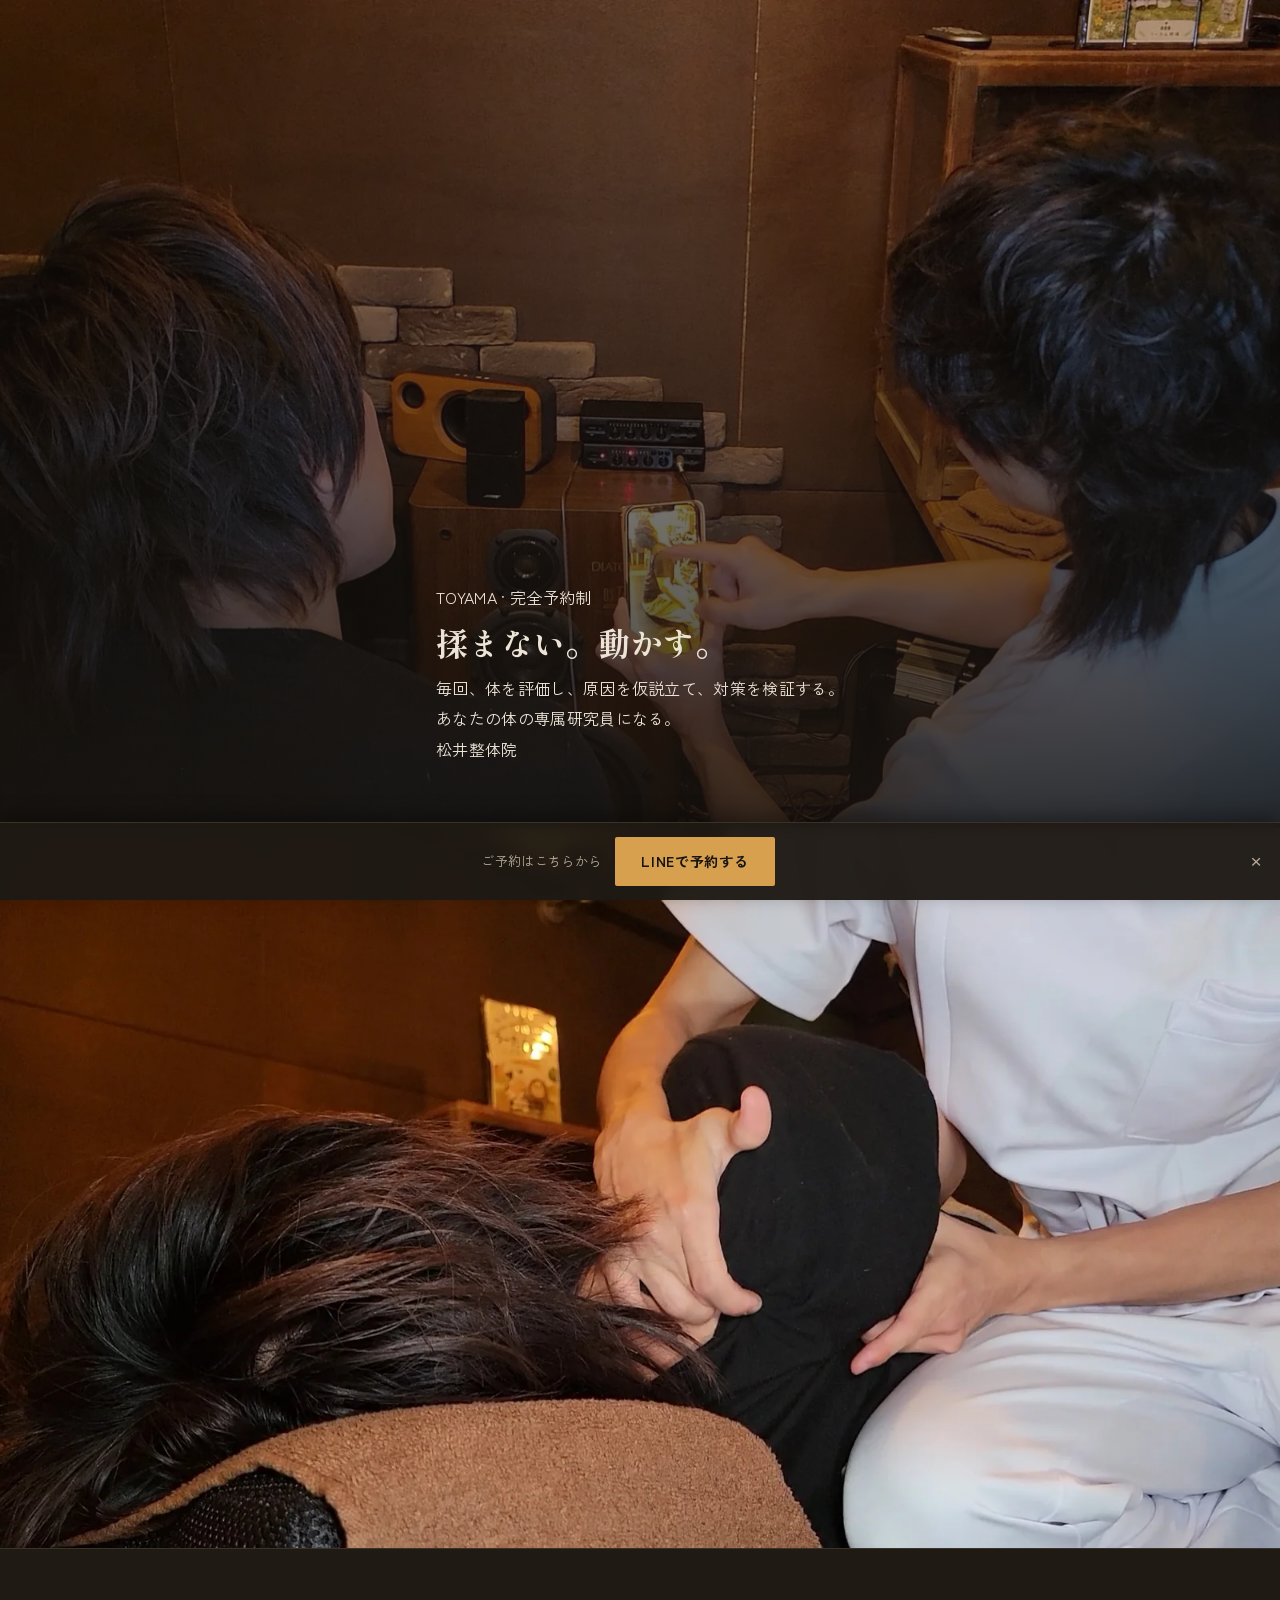
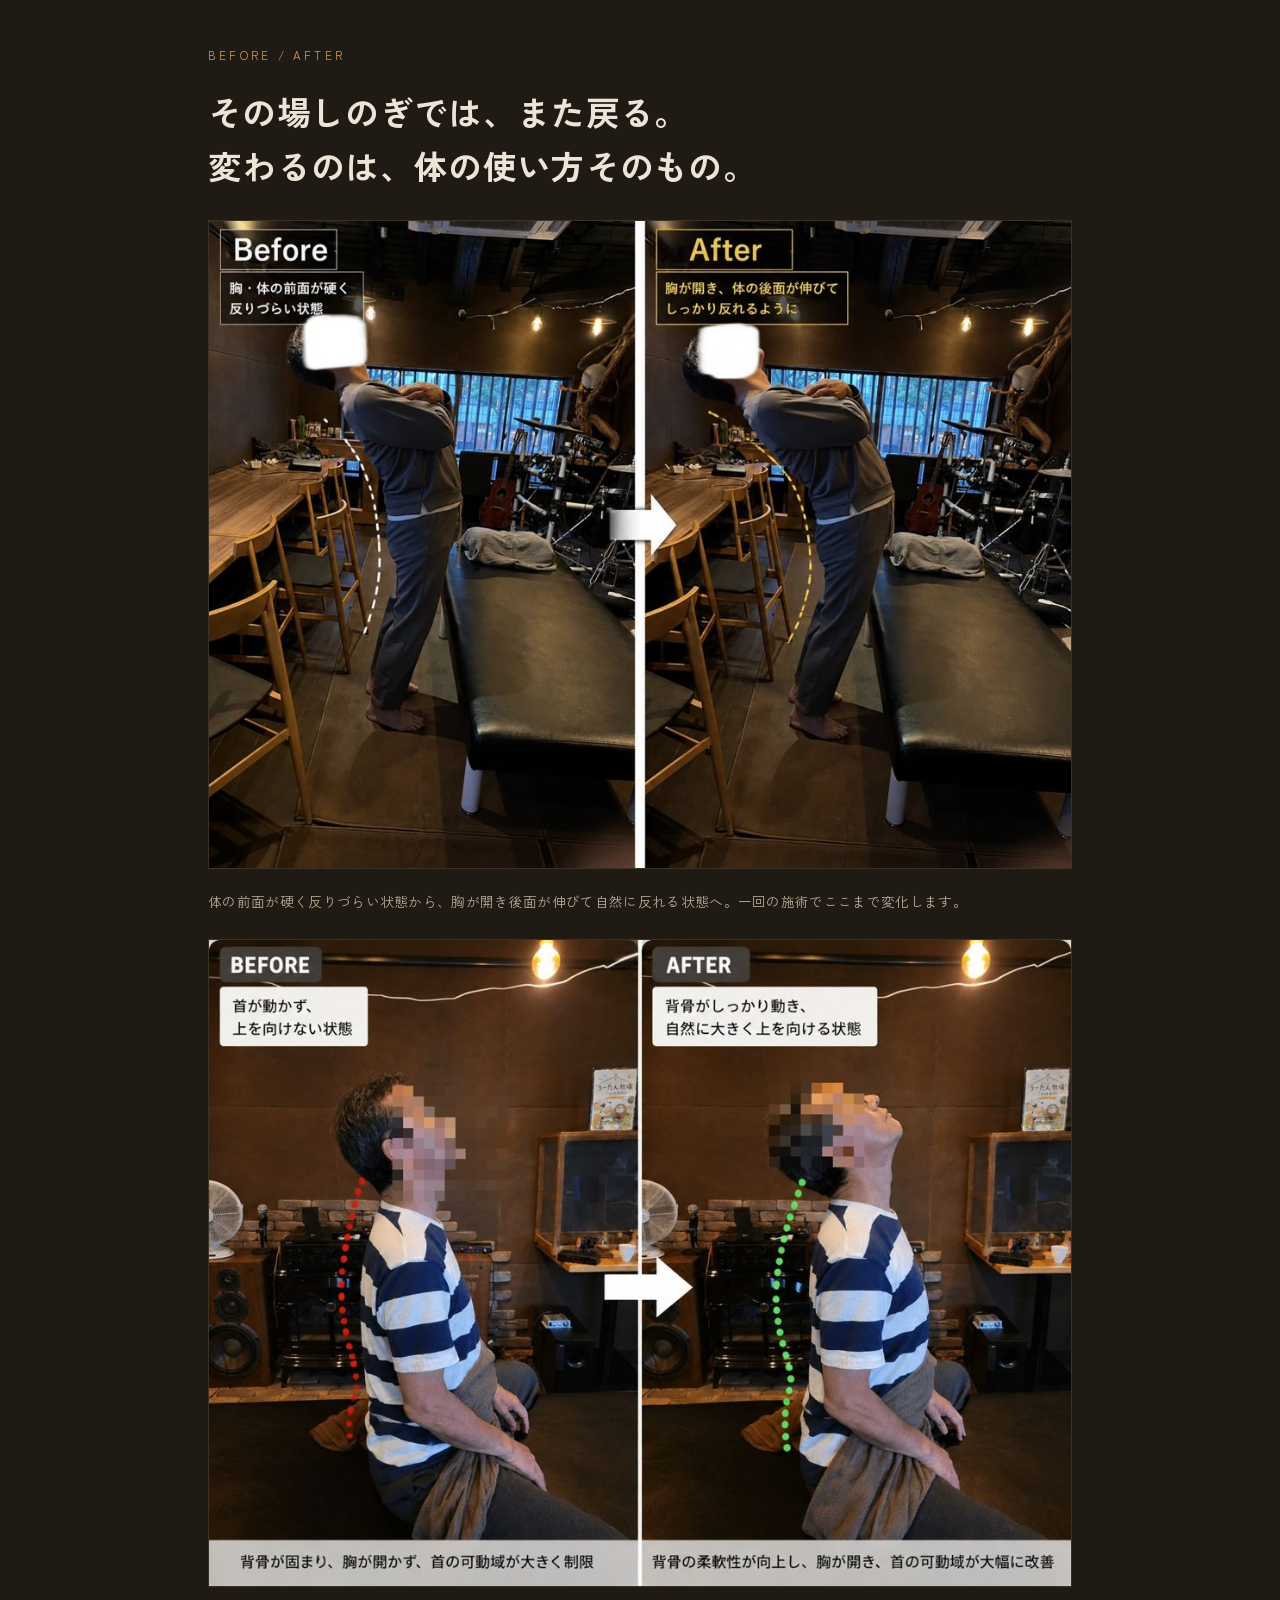
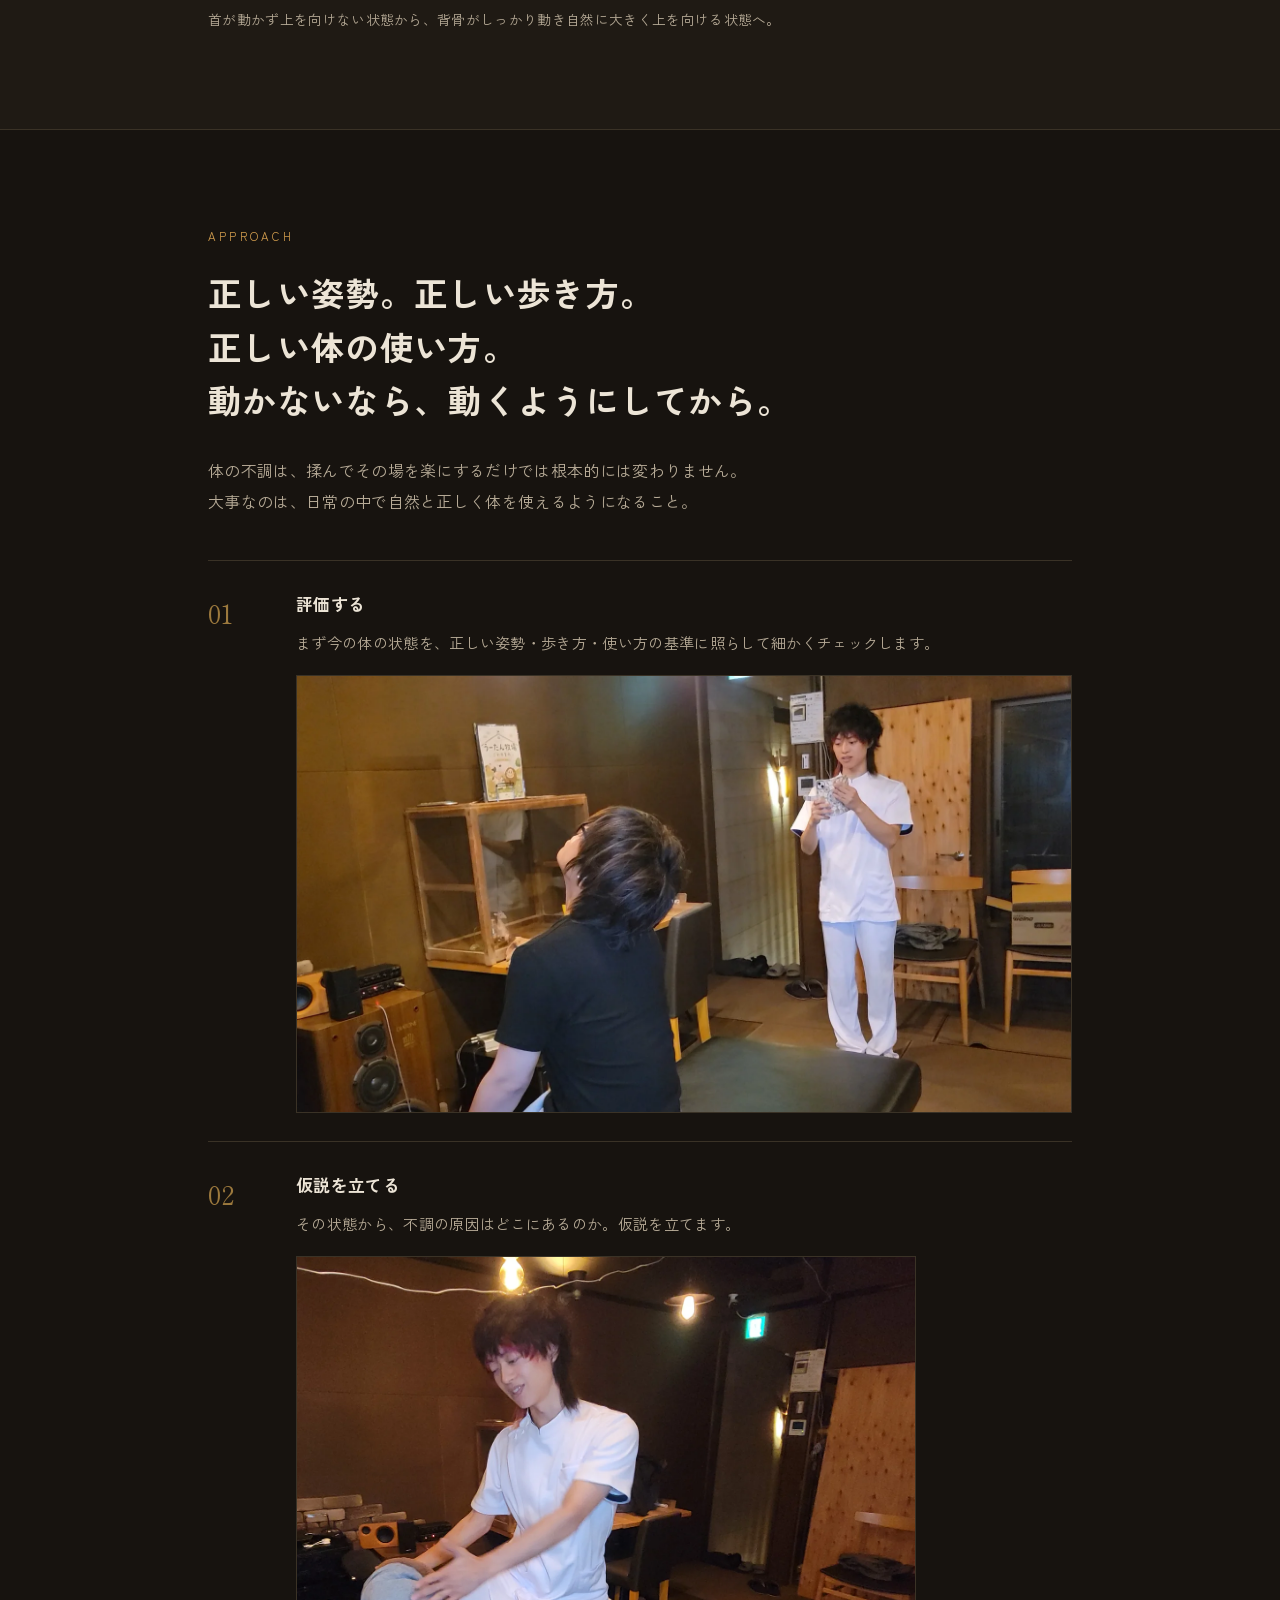
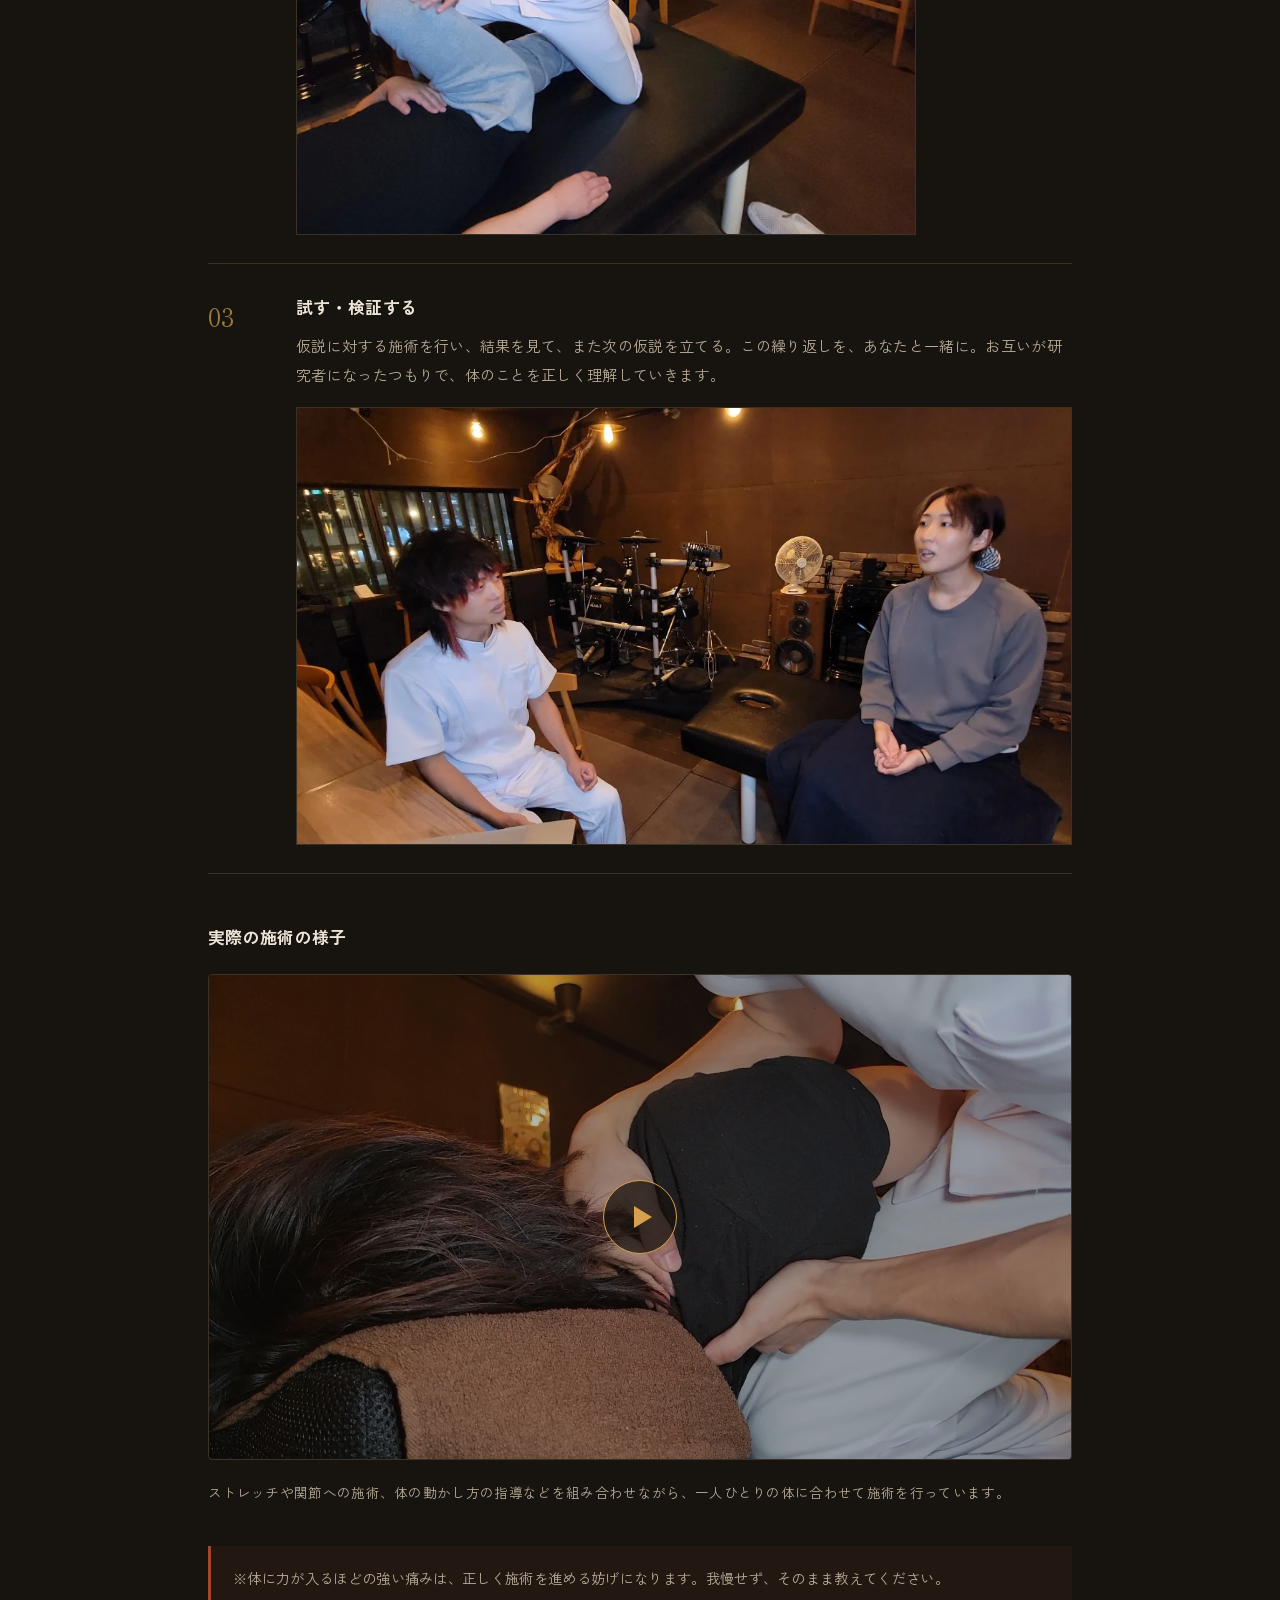
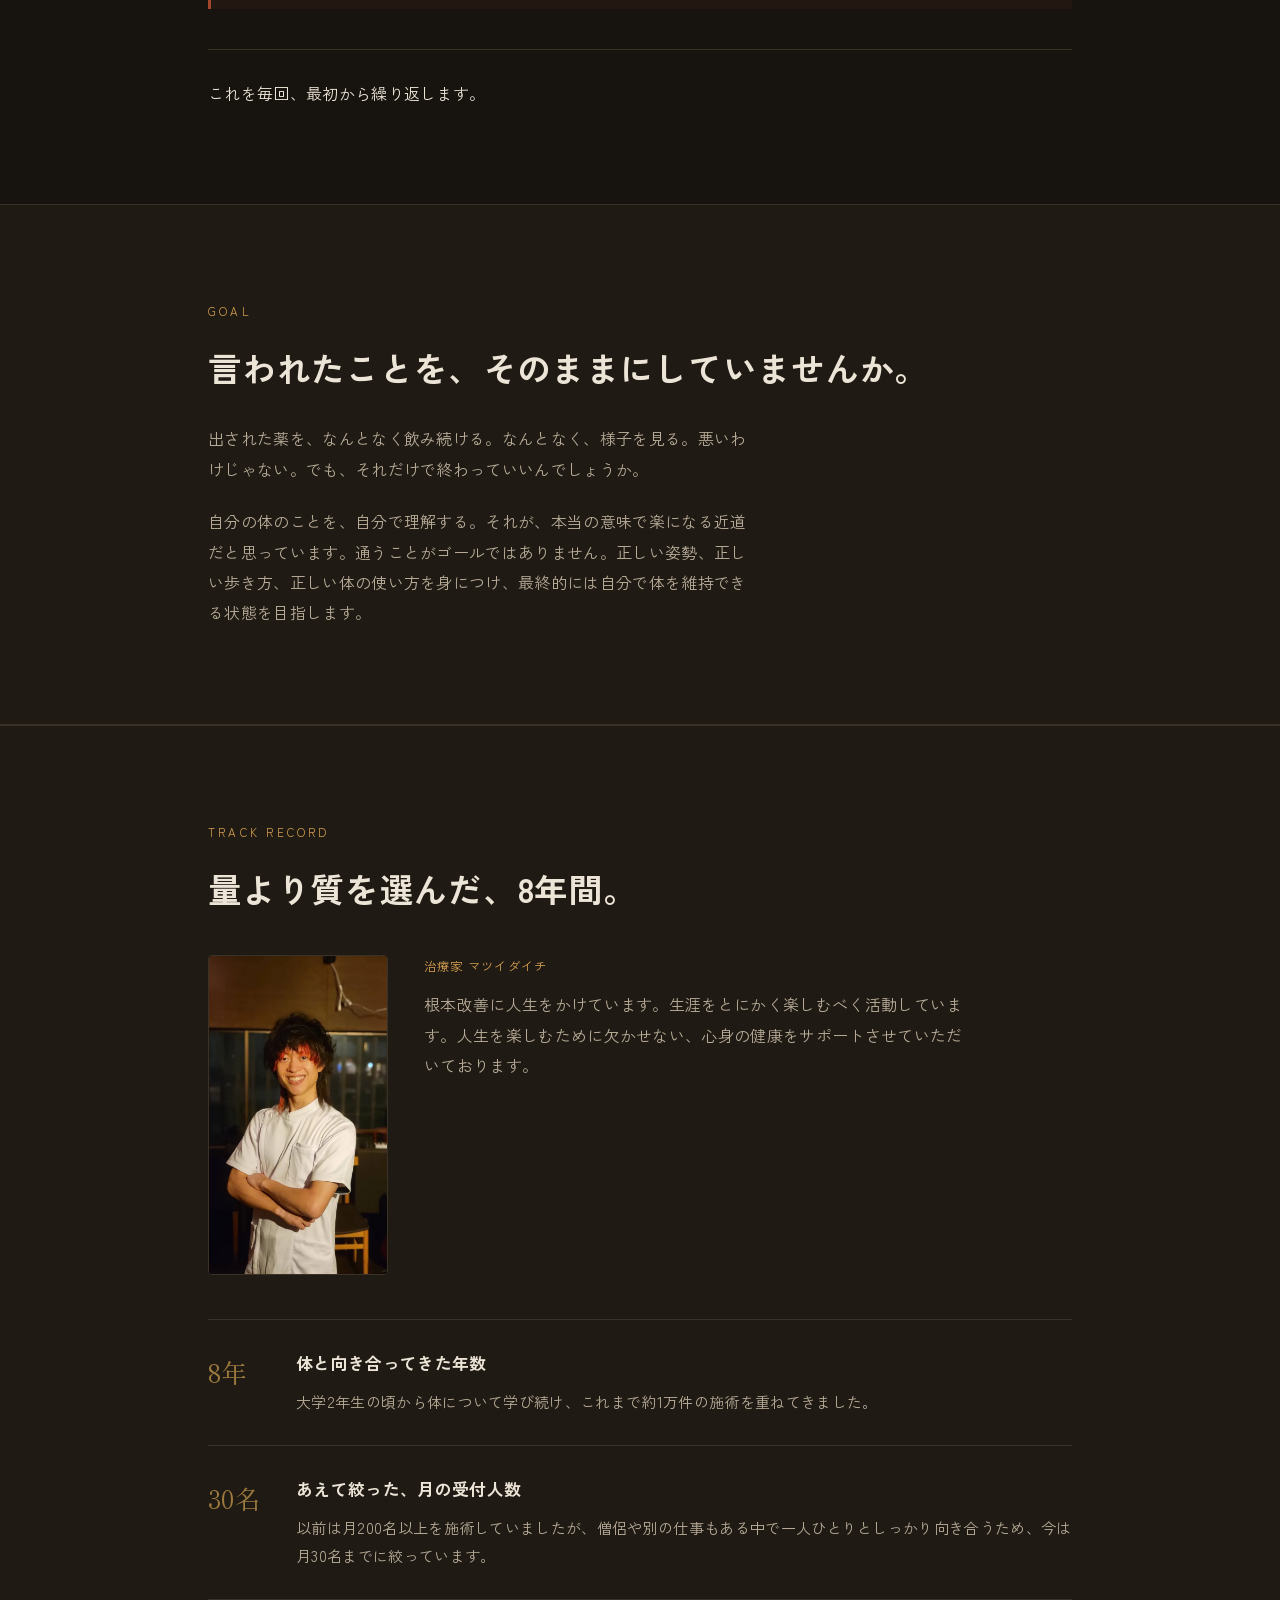
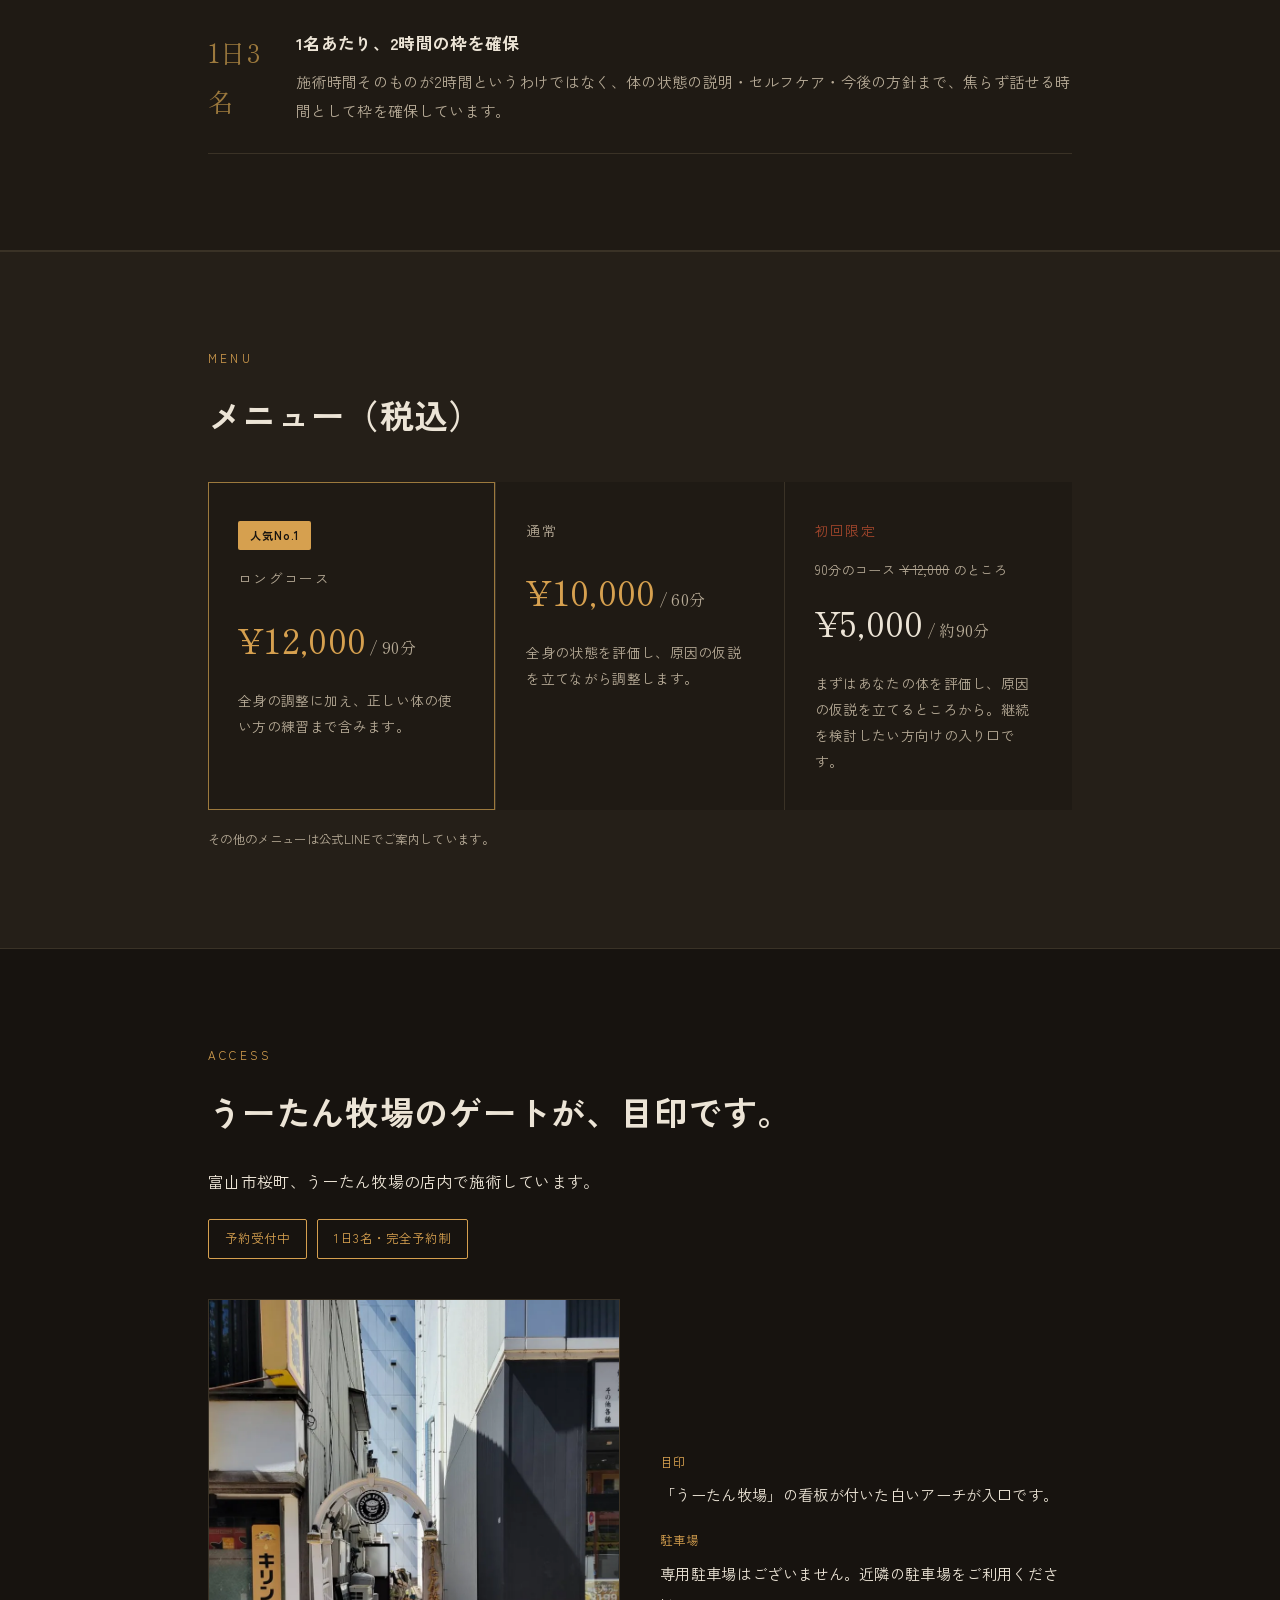
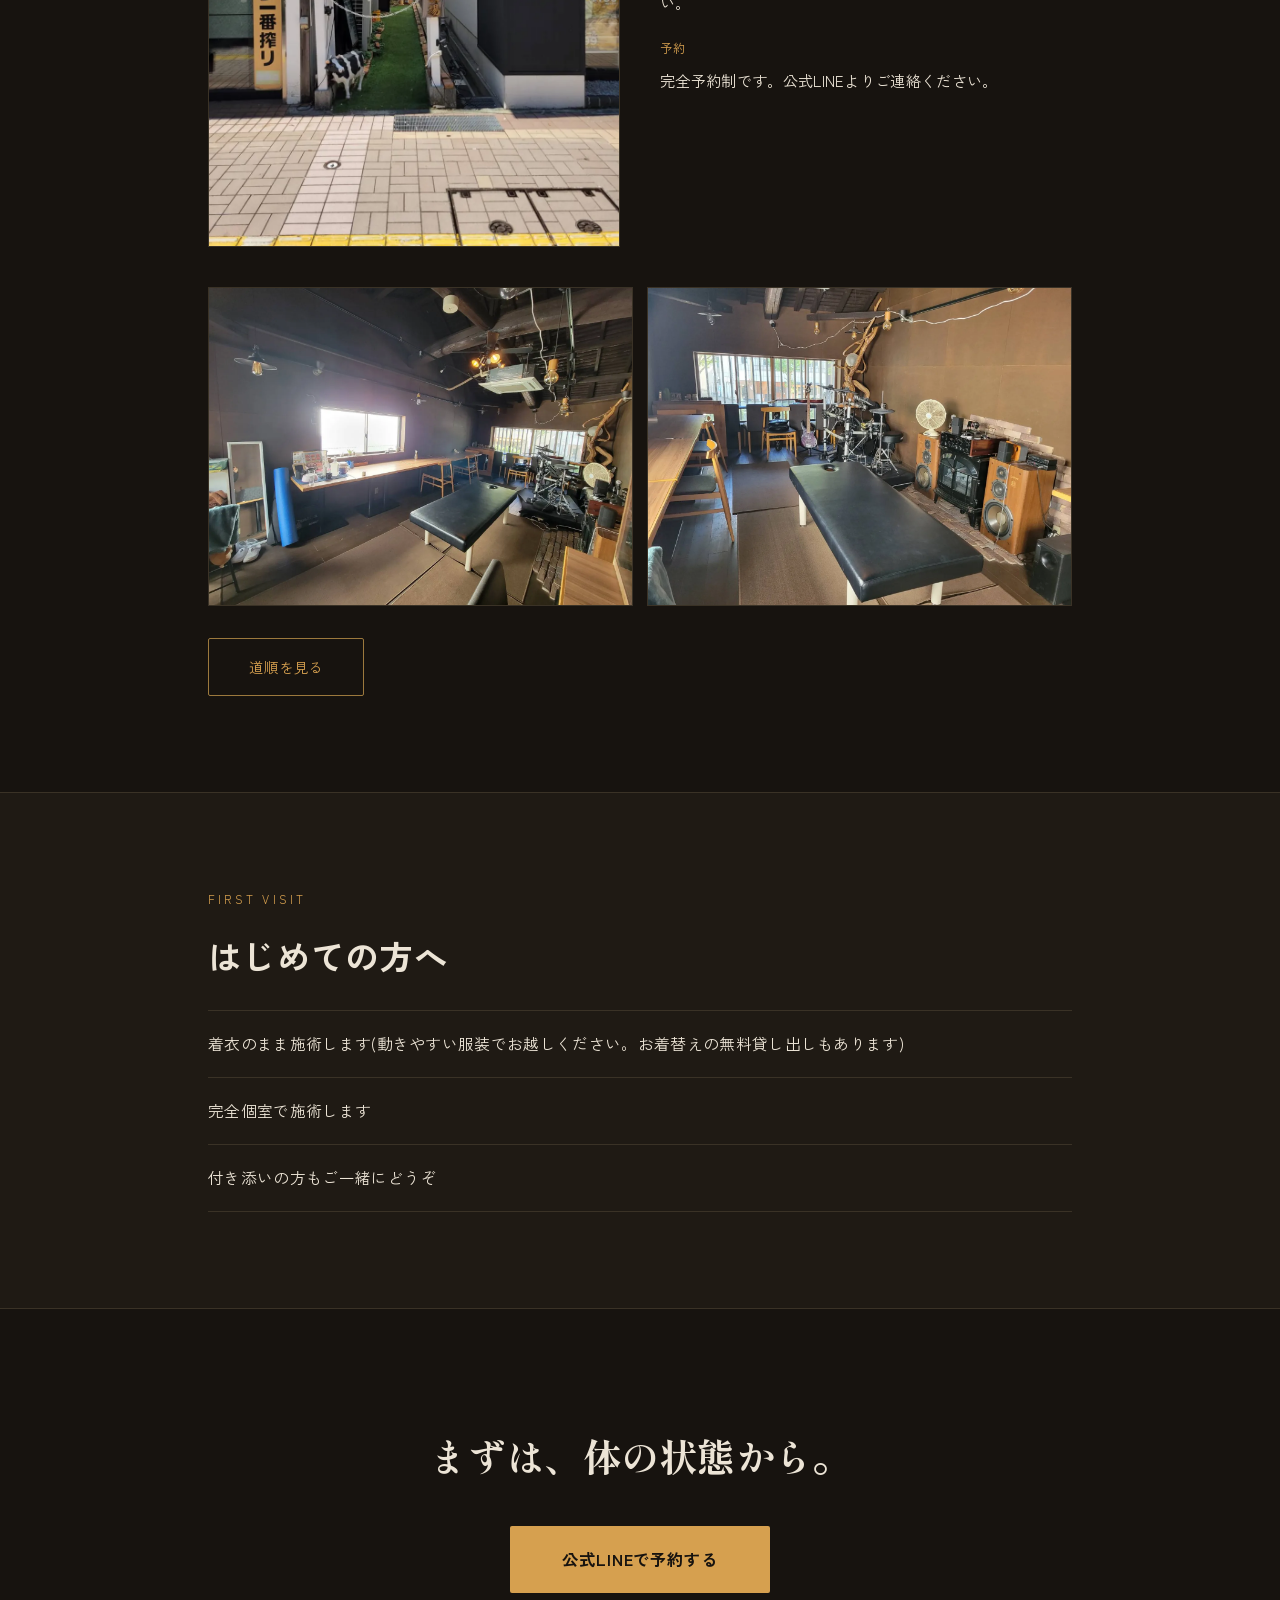
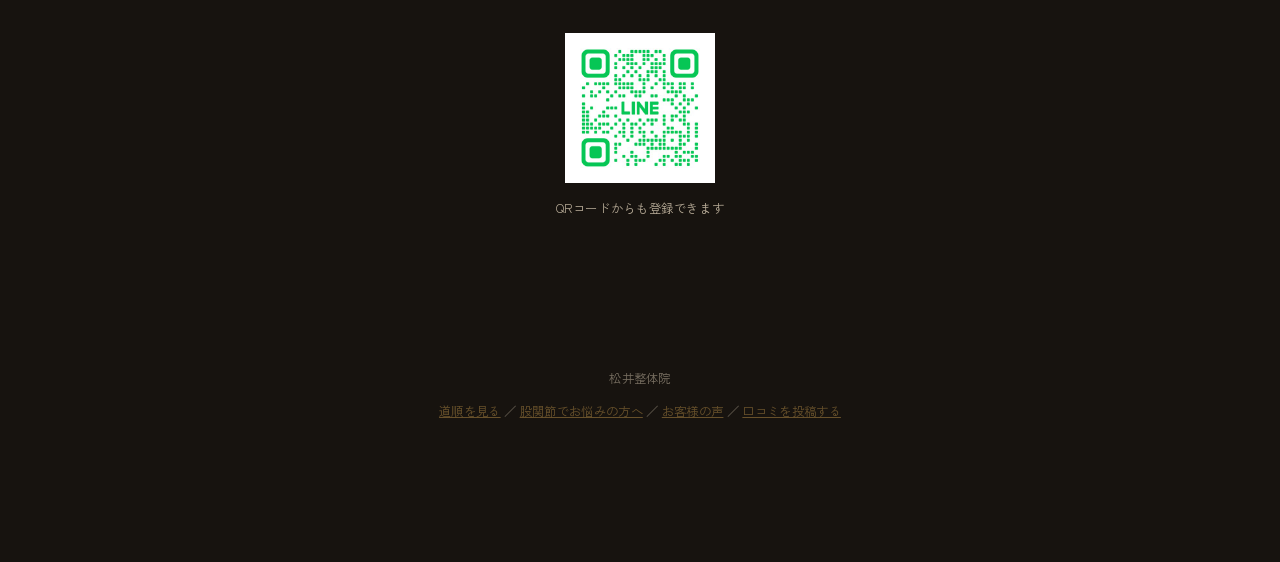
==== index.html @ 434f80d5 "MENU にアンカリングの設計を追加 - 12,000円のカードを基準として視覚的に強調(アンバーの内枠 + 人気No.1バッジ) - 初回限定カードに参照価格「90分のコース ¥12,000 のとこ" ====
<!DOCTYPE html>
<html lang="ja">
<head>
<meta charset="UTF-8">
<meta name="viewport" content="width=device-width, initial-scale=1.0, viewport-fit=cover">
<title>松井整体院</title>
<meta property="og:type" content="website">
<meta property="og:url" content="https://starlit-salmiakki-306d95.netlify.app/">
<meta property="og:title" content="松井整体院｜富山市・完全予約制">
<meta property="og:description" content="毎回、体を評価し、原因を仮説立て、対策を検証する。あなたの体の専属研究員になる。富山市の完全予約制の整体院です。">
<meta property="og:image" content="https://starlit-salmiakki-306d95.netlify.app/images/og-image-v3.jpg">
<meta property="og:image:width" content="1200">
<meta property="og:image:height" content="630">
<meta name="twitter:card" content="summary_large_image">
<link rel="preconnect" href="https://fonts.googleapis.com">
<link href="https://fonts.googleapis.com/css2?family=Shippori+Mincho:wght@500;700;800&family=Zen+Kaku+Gothic+New:wght@400;500;700&display=swap" rel="stylesheet">
<style>
  :root{
    --bg: #17130f;
    --bg-2: #1f1a14;
    --panel: #251f18;
    --line: #3a3226;
    --ink: #ece4d6;
    --ink-dim: #b7ab97;
    --amber: #d6a04f;
    --amber-dim: #9c793d;
    --brick: #a3462c;
  }
  *{box-sizing:border-box; margin:0; padding:0;}
  html{scroll-behavior:smooth;}
  body{
    background:var(--bg);
    color:var(--ink);
    font-family:'Zen Kaku Gothic New', sans-serif;
    line-height:1.9;
    letter-spacing:.02em;
    -webkit-font-smoothing:antialiased;
  }
  .mincho{font-family:'Shippori Mincho', serif;}
  .wrap{max-width:920px; margin:0 auto; padding:0 28px;}

  /* HERO */
  .hero{
    position:relative;
    min-height:92vh;
    display:flex;
    align-items:flex-end;
    padding-bottom:64px;
    overflow:hidden;
  }
  .hero-media{position:absolute; inset:0;}
  .hero-media img{width:100%; height:100%; object-fit:cover; object-position:center 30%; display:block;}
  .hero-media::after{
    content:"";
    position:absolute;
    inset:0;
    background:linear-gradient(to bottom, rgba(23,19,15,.2) 0%, rgba(23,19,15,.85) 100%);
  }
  .hero .wrap{position:relative;}
  .solo-shot img{width:100%; height:auto; display:block;}


  /* SECTION GENERIC */
  section{padding:96px 0;}
  .label{
    font-size:.72rem;
    letter-spacing:.28em;
    color:var(--amber);
    margin-bottom:18px;
  }
  h2.headline{
    font-size:clamp(1.5rem, 4vw, 2.1rem);
    font-weight:700;
    line-height:1.6;
    margin-bottom:28px;
  }
  p.body-text{
    color:var(--ink-dim);
    font-size:1rem;
    max-width:34em;
  }
  p.body-text + p.body-text{margin-top:1.4em;}

  /* BEFORE AFTER */
  .ba-section{background:var(--bg-2); border-top:1px solid var(--line); border-bottom:1px solid var(--line);}
  .ba-img{width:100%; display:block; border:1px solid var(--line);}
  .ba-cap{margin-top:20px; font-size:.85rem; color:var(--ink-dim);}

  /* PROCESS */
  .process-list{margin-top:44px; display:flex; flex-direction:column;}
  .process-item{
    display:grid;
    grid-template-columns:64px 1fr;
    gap:24px;
    padding:28px 0;
    border-top:1px solid var(--line);
  }
  .process-item:last-child{border-bottom:1px solid var(--line);}
  .process-num{font-family:'Shippori Mincho', serif; font-size:1.6rem; color:var(--amber-dim);}
  .process-item h3{font-size:1.05rem; font-weight:700; margin-bottom:8px;}
  .process-item p{color:var(--ink-dim); font-size:.94rem;}
  .process-photo{margin-top:18px;}
  .process-photo img{width:100%; height:auto; display:block; border:1px solid var(--line);}
  .process-photo.is-tall img{max-width:620px;}
  .process-close{margin-top:40px; padding-top:28px; border-top:1px solid var(--line); font-size:1rem;}

  /* ACCESS additions */
  .access-lead{color:var(--ink); font-size:1rem; margin-bottom:22px;}
  .status-badges{display:flex; flex-wrap:wrap; gap:10px;}
  .status-badge{
    display:inline-block;
    border:1px solid var(--amber);
    color:var(--amber);
    font-size:.78rem;
    letter-spacing:.08em;
    padding:7px 16px;
    border-radius:2px;
  }
  .interior-grid{
    margin-top:40px;
    display:grid;
    grid-template-columns:1fr 1fr;
    gap:14px;
  }
  .interior-grid img{width:100%; height:auto; display:block; border:1px solid var(--line);}
  .route-btn{
    display:inline-block;
    margin-top:32px;
    border:1px solid var(--amber-dim);
    color:var(--amber);
    text-decoration:none;
    padding:14px 40px;
    font-size:.9rem;
    letter-spacing:.06em;
    border-radius:2px;
  }
  .route-btn:hover{border-color:var(--amber);}

  /* FIRST VISIT */
  .first-visit-list{list-style:none; margin-top:8px;}
  .first-visit-list li{
    padding:18px 0;
    border-top:1px solid var(--line);
    color:var(--ink);
    font-size:.98rem;
  }
  .first-visit-list li:last-child{border-bottom:1px solid var(--line);}

  /* PROCESS VIDEO */
  .video-heading{font-size:1.05rem; font-weight:700; margin-top:48px; margin-bottom:20px;}
  .video-frame{
    position:relative;
    aspect-ratio:16/9;
    border:1px solid var(--line);
    border-radius:4px;
    background:var(--panel);
    overflow:hidden;
  }
  .video-frame iframe{
    position:absolute;
    inset:0;
    width:100%;
    height:100%;
    border:0;
    display:block;
    background:#000;
  }
  /* クリックされるまでYouTubeを読み込まないサムネイル表示 */
  .video-play{
    position:absolute;
    inset:0;
    width:100%;
    height:100%;
    padding:0;
    border:0;
    background:none;
    cursor:pointer;
    display:block;
  }
  .video-play img{
    position:absolute;
    inset:0;
    width:100%;
    height:100%;
    object-fit:cover;
    display:block;
  }
  .video-play::after{
    content:"";
    position:absolute;
    inset:0;
    background:rgba(23,19,15,.32);
  }
  .video-play-icon{
    position:absolute;
    top:50%;
    left:50%;
    transform:translate(-50%,-50%);
    z-index:1;
    width:74px;
    height:74px;
    border-radius:50%;
    background:rgba(23,19,15,.72);
    border:1px solid var(--amber);
    display:flex;
    align-items:center;
    justify-content:center;
    transition:background .2s ease;
  }
  .video-play-icon::after{
    content:"";
    margin-left:5px;
    border-style:solid;
    border-width:11px 0 11px 18px;
    border-color:transparent transparent transparent var(--amber);
  }
  .video-play:hover .video-play-icon,
  .video-play:focus-visible .video-play-icon{background:rgba(23,19,15,.92);}
  .video-caption{margin-top:20px; font-size:.85rem; color:var(--ink-dim);}

  .note{
    margin-top:40px;
    padding:18px 22px;
    border-left:3px solid var(--brick);
    background:rgba(163,70,44,.08);
    font-size:.9rem;
    color:var(--ink-dim);
  }

  /* PROFILE */
  .profile-grid{
    margin-top:40px;
    display:grid;
    grid-template-columns:180px 1fr;
    gap:36px;
    align-items:start;
  }
  .profile-grid img{width:100%; max-height:320px; object-fit:cover; object-position:center 28%; border-radius:4px; border:1px solid var(--line); display:block; background:#000;}
  .profile-name{font-size:.78rem; color:var(--amber); letter-spacing:.1em; margin-bottom:10px;}

  /* GALLERY */
  .gallery{
    display:grid;
    grid-template-columns:1.3fr 1fr;
    gap:14px;
    margin-top:40px;
  }
  .gallery img{width:100%; height:100%; object-fit:cover; display:block; border:1px solid var(--line);}
  .gallery .tall{grid-row: span 2;}

  /* PRICING */
  .pricing-section{background:var(--panel); border-top:1px solid var(--line); border-bottom:1px solid var(--line);}
  .price-grid{margin-top:40px; display:grid; grid-template-columns:1fr 1fr; gap:1px; background:var(--line);}
  .price-grid.with-trial{grid-template-columns:1fr 1fr 1fr;}
  .price-card.trial .plan{color:var(--brick);}
  .price-card.trial .amount{color:var(--ink);}
  .price-card{background:var(--bg-2); padding:36px 30px;}
  .price-card.featured{box-shadow:inset 0 0 0 1px var(--amber-dim);}
  .price-badge{
    display:inline-block;
    background:var(--amber);
    color:#17130f;
    font-size:.7rem;
    font-weight:700;
    letter-spacing:.08em;
    padding:4px 12px;
    border-radius:2px;
    margin-bottom:16px;
  }
  .price-card .ref{font-size:.82rem; color:var(--ink-dim); margin-bottom:6px;}
  .price-card .ref s{color:var(--ink-dim);}
  .price-card .plan{font-size:.85rem; color:var(--ink-dim); letter-spacing:.1em; margin-bottom:14px;}
  .price-card .amount{font-family:'Shippori Mincho', serif; font-size:2.2rem; color:var(--amber);}
  .price-card .amount small{font-size:1rem; color:var(--ink-dim); margin-left:4px;}
  .price-card .desc{margin-top:14px; font-size:.86rem; color:var(--ink-dim);}
  .price-foot{margin-top:18px; font-size:.78rem; color:var(--ink-dim);}

  /* ACCESS */
  .access-grid{
    margin-top:40px;
    display:grid;
    grid-template-columns:1fr 1fr;
    gap:40px;
    align-items:center;
  }
  .access-grid img{width:100%; border:1px solid var(--line); display:block;}
  .access-photo{display:block;}
  .access-photo img{height:auto; max-width:480px; margin:0 auto;}
  .access-info dt{font-size:.78rem; color:var(--amber); letter-spacing:.1em; margin-top:20px;}
  .access-info dt:first-child{margin-top:0;}
  .access-info dd{font-size:.95rem; color:var(--ink); margin-top:6px;}

  /* CTA */
  .cta-section{text-align:center; padding:110px 0;}
  .cta-section h2{
    font-family:'Shippori Mincho', serif;
    font-size:clamp(1.6rem, 5vw, 2.4rem);
    margin-bottom:34px;
  }
  .line-btn{
    display:inline-block;
    background:var(--amber);
    color:#17130f;
    font-weight:700;
    padding:18px 52px;
    font-size:1.02rem;
    letter-spacing:.06em;
    text-decoration:none;
    border-radius:2px;
  }
  .cta-qr{
    margin:40px auto 0;
    width:150px;
    padding:10px;
    background:#fff;
    display:block;
  }
  .cta-qr img{width:100%; display:block;}
  .cta-qr-cap{margin-top:14px; font-size:.78rem; color:var(--ink-dim); letter-spacing:.05em;}
  footer{
    text-align:center;
    padding:36px 0 60px;
    font-size:.78rem;
    color:var(--ink-dim);
    opacity:.6;
  }
  footer a{color:var(--amber-dim); text-decoration:underline; opacity:1;}
  footer .footer-links{margin-top:10px;}

  /* STICKY BOOKING BAR */
  body.has-sticky-bar{padding-bottom:calc(78px + env(safe-area-inset-bottom, 0px));}
  .sticky-bar{
    position:fixed;
    left:0;
    right:0;
    bottom:0;
    z-index:1000;
    display:flex;
    align-items:center;
    justify-content:center;
    gap:14px;
    padding:14px 44px calc(14px + env(safe-area-inset-bottom, 0px)) 20px;
    background:rgba(31,26,20,.96);
    -webkit-backdrop-filter:blur(6px);
    backdrop-filter:blur(6px);
    border-top:1px solid var(--line);
    box-shadow:0 -6px 18px rgba(0,0,0,.35);
    -webkit-transform:translateZ(0);
    transform:translateZ(0);
  }
  .sticky-bar .sticky-label{font-size:.82rem; color:var(--ink-dim); white-space:nowrap;}
  .sticky-bar .line-btn-sm{
    display:inline-block;
    background:var(--amber);
    color:#17130f;
    font-weight:700;
    padding:11px 26px;
    font-size:.88rem;
    letter-spacing:.05em;
    text-decoration:none;
    border-radius:2px;
    white-space:nowrap;
  }
  .sticky-bar-close{
    position:absolute;
    top:50%;
    right:10px;
    transform:translateY(-50%);
    width:28px;
    height:28px;
    border:none;
    background:transparent;
    color:var(--ink-dim);
    font-size:1.2rem;
    line-height:1;
    cursor:pointer;
  }
  .sticky-bar-close:hover{color:var(--ink);}

  @media(max-width:640px){
    .gallery{grid-template-columns:1fr; grid-auto-rows:220px;}
    .gallery .tall{grid-row:auto;}
    .price-grid, .price-grid.with-trial{grid-template-columns:1fr;}
    .access-grid{grid-template-columns:1fr;}
    section{padding:64px 0;}
    .profile-grid{grid-template-columns:1fr;}
    .profile-grid img{max-height:280px;}
    /* Netlifyが右下に固定挿入するバッジ(約35px高)と重ならないよう下に余白を確保。
       Netlify側でバッジを非表示にしたら 12px に戻してよい。 */
    .sticky-bar{padding:12px 40px calc(58px + env(safe-area-inset-bottom, 0px)) 14px; gap:10px;}
    .sticky-bar-close{top:22px; transform:none;}
    .sticky-bar .sticky-label{display:none;}
    .sticky-bar .line-btn-sm{flex:1; text-align:center;}
    body.has-sticky-bar{padding-bottom:calc(114px + env(safe-area-inset-bottom, 0px));}
    .interior-grid{grid-template-columns:1fr;}
    .route-btn{display:block; text-align:center;}
    .process-num{font-size:1.25rem;}
    .process-photo{margin-left:-88px;}
    .ba-headline span{display:block;}
    .access-headline span{display:block;}
    .ba-headline .ba-br{display:none;}
    .hero{min-height:70vh;}
    .hero-media img{object-position:center 45%;}
  }
</style>
</head>
<body class="has-sticky-bar">

<div class="hero">
  <div class="hero-media">
    <picture>
      <source type="image/webp" srcset="/images/v2-concept-research.webp">
      <img src="/images/v2-concept-research.jpg" width="1600" height="900" loading="eager" fetchpriority="high" alt="施術者と来院者が並んで、スマートフォンの画面で体の状態を確認している様子">
    </picture>
  </div>
  <div class="wrap">
    <div class="eyebrow">TOYAMA · 完全予約制</div>
    <h1 class="mincho"><span>揉まない。</span><span>動かす。</span></h1>
    <p class="sub">毎回、体を評価し、原因を仮説立て、対策を検証する。<br>あなたの体の専属研究員になる。</p>
    <div class="shopname">松井整体院</div>
  </div>
</div>

<div class="solo-shot">
  <picture>
    <source type="image/webp" srcset="/images/v2-hands-neck-01.webp">
    <img src="/images/v2-hands-neck-01.jpg" width="1600" height="900" loading="lazy" decoding="async" alt="うつ伏せの状態で、首から肩にかけて手を当てている様子">
  </picture>
</div>

<section class="ba-section">
  <div class="wrap">
    <div class="label">BEFORE / AFTER</div>
    <h2 class="headline ba-headline"><span>その場しのぎでは、</span><span>また戻る。</span><br class="ba-br"><span>変わるのは、</span><span>体の使い方そのもの。</span></h2>
    <img class="ba-img" src="[data-uri]" alt="施術によるBefore/After">
    <p class="ba-cap">体の前面が硬く反りづらい状態から、胸が開き後面が伸びて自然に反れる状態へ。一回の施術でここまで変化します。</p>
    <img class="ba-img" style="margin-top:24px;" src="[data-uri]" alt="施術によるBefore/After 首の可動域">
    <p class="ba-cap">首が動かず上を向けない状態から、背骨がしっかり動き自然に大きく上を向ける状態へ。</p>
  </div>
</section>

<section>
  <div class="wrap">
    <div class="label">APPROACH</div>
    <h2 class="headline">正しい姿勢。正しい歩き方。<br>正しい体の使い方。<br>動かないなら、動くようにしてから。</h2>
    <p class="body-text">体の不調は、揉んでその場を楽にするだけでは根本的には変わりません。大事なのは、日常の中で自然と正しく体を使えるようになること。</p>

    <div class="process-list">
      <div class="process-item">
        <div class="process-num">01</div>
        <div>
          <h3>評価する</h3>
          <p>まず今の体の状態を、正しい姿勢・歩き方・使い方の基準に照らして細かくチェックします。</p>
        <div class="process-photo">
          <picture>
            <source type="image/webp" srcset="/images/v2-explain-screen.webp">
            <img src="/images/v2-explain-screen.webp" width="1600" height="900" loading="lazy" decoding="async" alt="施術者が立って、撮影した映像をスマートフォンの画面で来院者に見せている様子">
          </picture>
        </div>
        </div>
      </div>
      <div class="process-item">
        <div class="process-num">02</div>
        <div>
          <h3>仮説を立てる</h3>
          <p>その状態から、不調の原因はどこにあるのか。仮説を立てます。</p>
        <div class="process-photo is-tall">
          <picture>
            <source type="image/webp" srcset="/images/v2-assess-close.webp">
            <img src="/images/v2-assess-close.webp" width="1400" height="1307" loading="lazy" decoding="async" alt="施術者が膝を曲げた脚に手を添えて、動きを近くで確認している様子">
          </picture>
        </div>
        </div>
      </div>
      <div class="process-item">
        <div class="process-num">03</div>
        <div>
          <h3>試す・検証する</h3>
          <p>仮説に対する施術を行い、結果を見て、また次の仮説を立てる。この繰り返しを、あなたと一緒に。お互いが研究者になったつもりで、体のことを正しく理解していきます。</p>
        <div class="process-photo">
          <picture>
            <source type="image/webp" srcset="/images/v2-counseling.webp">
            <img src="/images/v2-counseling.jpg" width="1080" height="608" loading="lazy" decoding="async" alt="施術者と来院者が向かい合って座り、話している様子">
          </picture>
        </div>
        </div>
      </div>
    </div>

    <h3 class="video-heading">実際の施術の様子</h3>
    <div class="video-frame" data-video-id="3E8rfn0q7rY" data-video-title="実際の施術の様子">
      <button class="video-play" type="button" aria-label="「実際の施術の様子」の動画を再生する">
        <img src="/images/v2-hands-neck-02.webp" width="1600" height="900" loading="lazy" decoding="async" alt="">
        <span class="video-play-icon" aria-hidden="true"></span>
      </button>
    </div>
    <p class="video-caption">ストレッチや関節への施術、体の動かし方の指導などを組み合わせながら、一人ひとりの体に合わせて施術を行っています。</p>

    <div class="note">※体に力が入るほどの強い痛みは、正しく施術を進める妨げになります。我慢せず、そのまま教えてください。</div>

    <p class="process-close">これを毎回、最初から繰り返します。</p>
  </div>
</section>

<section class="ba-section">
  <div class="wrap">
    <div class="label">GOAL</div>
    <h2 class="headline">言われたことを、そのままにしていませんか。</h2>
    <p class="body-text">出された薬を、なんとなく飲み続ける。なんとなく、様子を見る。悪いわけじゃない。でも、それだけで終わっていいんでしょうか。</p>
    <p class="body-text">自分の体のことを、自分で理解する。それが、本当の意味で楽になる近道だと思っています。通うことがゴールではありません。正しい姿勢、正しい歩き方、正しい体の使い方を身につけ、最終的には自分で体を維持できる状態を目指します。</p>
  </div>
</section>

<section class="ba-section">
  <div class="wrap">
    <div class="label">TRACK RECORD</div>
    <h2 class="headline">量より質を選んだ、8年間。</h2>
    <div class="profile-grid">
      <picture>
        <source type="image/webp" srcset="/images/profile-main.webp">
        <img src="/images/profile-main.jpg" width="900" height="1200" loading="lazy" decoding="async" alt="腕を組んで立つ治療家の人物写真">
      </picture>
      <div>
        <div class="profile-name">治療家 マツイダイチ</div>
        <p class="body-text">根本改善に人生をかけています。生涯をとにかく楽しむべく活動しています。人生を楽しむために欠かせない、心身の健康をサポートさせていただいております。</p>
      </div>
    </div>
    <div class="process-list">
      <div class="process-item">
        <div class="process-num">8年</div>
        <div>
          <h3>体と向き合ってきた年数</h3>
          <p>大学2年生の頃から体について学び続け、これまで約1万件の施術を重ねてきました。</p>
        </div>
      </div>
      <div class="process-item">
        <div class="process-num">30名</div>
        <div>
          <h3>あえて絞った、月の受付人数</h3>
          <p>以前は月200名以上を施術していましたが、僧侶や別の仕事もある中で一人ひとりとしっかり向き合うため、今は月30名までに絞っています。</p>
        </div>
      </div>
      <div class="process-item">
        <div class="process-num">1日3名</div>
        <div>
          <h3>1名あたり、2時間の枠を確保</h3>
          <p>施術時間そのものが2時間というわけではなく、体の状態の説明・セルフケア・今後の方針まで、焦らず話せる時間として枠を確保しています。</p>
        </div>
      </div>
    </div>

  </div>
</section>

<section class="pricing-section">
  <div class="wrap">
    <div class="label">MENU</div>
    <h2 class="headline">メニュー（税込）</h2>
    <div class="price-grid with-trial">
      <div class="price-card featured">
        <div class="price-badge">人気No.1</div>
        <div class="plan">ロングコース</div>
        <div class="amount">¥12,000<small>/ 90分</small></div>
        <div class="desc">全身の調整に加え、正しい体の使い方の練習まで含みます。</div>
      </div>
      <div class="price-card">
        <div class="plan">通常</div>
        <div class="amount">¥10,000<small>/ 60分</small></div>
        <div class="desc">全身の状態を評価し、原因の仮説を立てながら調整します。</div>
      </div>
      <div class="price-card trial">
        <div class="plan">初回限定</div>
        <div class="ref">90分のコース <s>¥12,000</s> のところ</div>
        <div class="amount">¥5,000<small>/ 約90分</small></div>
        <div class="desc">まずはあなたの体を評価し、原因の仮説を立てるところから。継続を検討したい方向けの入り口です。</div>
      </div>
    </div>
    <p class="price-foot">その他のメニューは公式LINEでご案内しています。</p>
  </div>
</section>

<section>
  <div class="wrap">
    <div class="label">ACCESS</div>
    <h2 class="headline access-headline"><span>うーたん牧場のゲートが、</span><span>目印です。</span></h2>
    <p class="access-lead">富山市桜町、うーたん牧場の店内で施術しています。</p>
    <div class="status-badges">
      <span class="status-badge">予約受付中</span>
      <span class="status-badge">1日3名・完全予約制</span>
    </div>
    <div class="access-grid">
      <picture class="access-photo">
        <source type="image/webp" srcset="/images/access-02-gate.webp">
        <img src="/images/access-02-gate.webp" width="900" height="1200" loading="lazy" decoding="async" alt="「うーたん牧場」の看板が付いた白いアーチと、奥へ続く路地">
      </picture>
      <dl class="access-info">
        <dt>目印</dt>
        <dd>「うーたん牧場」の看板が付いた白いアーチが入口です。</dd>
        <dt>駐車場</dt>
        <dd>専用駐車場はございません。近隣の駐車場をご利用ください。</dd>
        <dt>予約</dt>
        <dd>完全予約制です。公式LINEよりご連絡ください。</dd>
      </dl>
    </div>
    <div class="interior-grid">
      <picture>
        <source type="image/webp" srcset="/images/interior-wide.webp">
        <img src="/images/interior-wide.webp" width="1400" height="1050" loading="lazy" decoding="async" alt="施術スペース全体の様子">
      </picture>
      <picture>
        <source type="image/webp" srcset="/images/interior-bed.webp">
        <img src="/images/interior-bed.webp" width="1400" height="1050" loading="lazy" decoding="async" alt="施術ベッド周辺の様子">
      </picture>
    </div>
    <a class="route-btn" href="/access.html">道順を見る</a>
  </div>
</section>

<section class="ba-section">
  <div class="wrap">
    <div class="label">FIRST VISIT</div>
    <h2 class="headline">はじめての方へ</h2>
    <ul class="first-visit-list">
      <li>着衣のまま施術します(動きやすい服装でお越しください。お着替えの無料貸し出しもあります)</li>
      <li>完全個室で施術します</li>
      <li>付き添いの方もご一緒にどうぞ</li>
    </ul>
  </div>
</section>

<section class="cta-section">
  <div class="wrap">
    <h2 class="mincho">まずは、体の状態から。</h2>
    <a class="line-btn" href="https://lin.ee/ozaeHCLi" target="_blank" rel="noopener">公式LINEで予約する</a>
    <a class="cta-qr" href="https://lin.ee/ozaeHCLi" target="_blank" rel="noopener">
      <img src="[data-uri]" alt="公式LINE QRコード">
    </a>
    <div class="cta-qr-cap">QRコードからも登録できます</div>
  </div>
</section>

<footer>
  松井整体院
  <div class="footer-links"><a href="/access.html">道順を見る</a> ／ <a href="/hip.html">股関節でお悩みの方へ</a> ／ <a href="/review-wall.html">お客様の声</a> ／ <a href="/review.html">口コミを投稿する</a></div>
</footer>

<div class="sticky-bar" id="sticky-bar">
  <span class="sticky-label">ご予約はこちらから</span>
  <a class="line-btn-sm" href="https://lin.ee/ozaeHCLi" target="_blank" rel="noopener">LINEで予約する</a>
  <button class="sticky-bar-close" id="sticky-bar-close" aria-label="閉じる" type="button">×</button>
</div>

<script>
  (function(){
    var bar = document.getElementById('sticky-bar');
    var closeBtn = document.getElementById('sticky-bar-close');
    if(!bar || !closeBtn) return;
    var dismissed = false;
    try{ dismissed = sessionStorage.getItem('lineBarClosed') === '1'; }catch(e){}
    if(dismissed){
      bar.style.display = 'none';
      document.body.classList.remove('has-sticky-bar');
      return;
    }
    closeBtn.addEventListener('click', function(){
      bar.style.display = 'none';
      document.body.classList.remove('has-sticky-bar');
      try{ sessionStorage.setItem('lineBarClosed', '1'); }catch(e){}
    });
  })();

  /* 動画枠: クリックされて初めてYouTubeプレーヤーを読み込む */
  (function(){
    document.querySelectorAll('.video-frame[data-video-id]').forEach(function(frame){
      var btn = frame.querySelector('.video-play');
      if(!btn) return;
      btn.addEventListener('click', function(){
        var id = frame.getAttribute('data-video-id');
        var iframe = document.createElement('iframe');
        iframe.src = 'https://www.youtube-nocookie.com/embed/' + id +
          '?autoplay=1&rel=0&playsinline=1';
        iframe.title = frame.getAttribute('data-video-title') || '';
        iframe.allow = 'accelerometer; autoplay; encrypted-media; gyroscope; picture-in-picture';
        iframe.allowFullscreen = true;
        frame.replaceChild(iframe, btn);
      }, { once: true });
    });
  })();
</script>

</body>
</html>
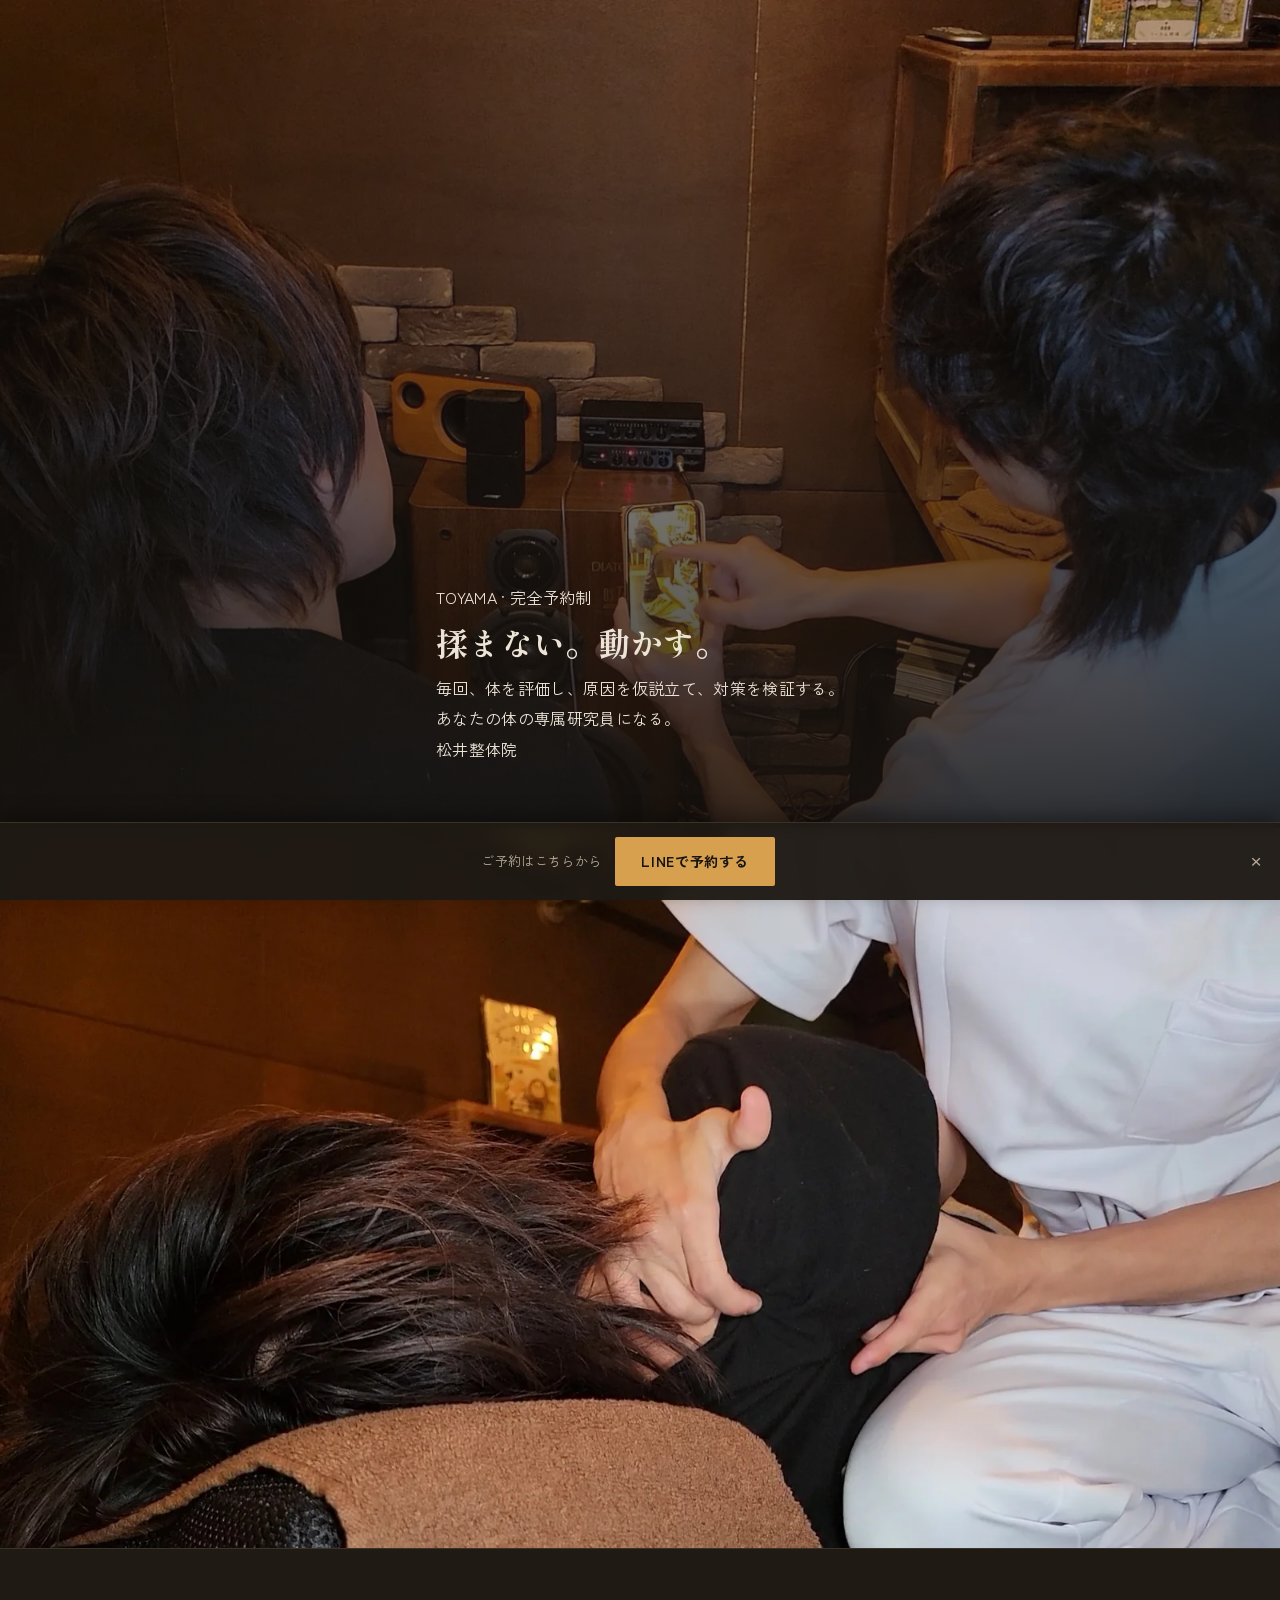
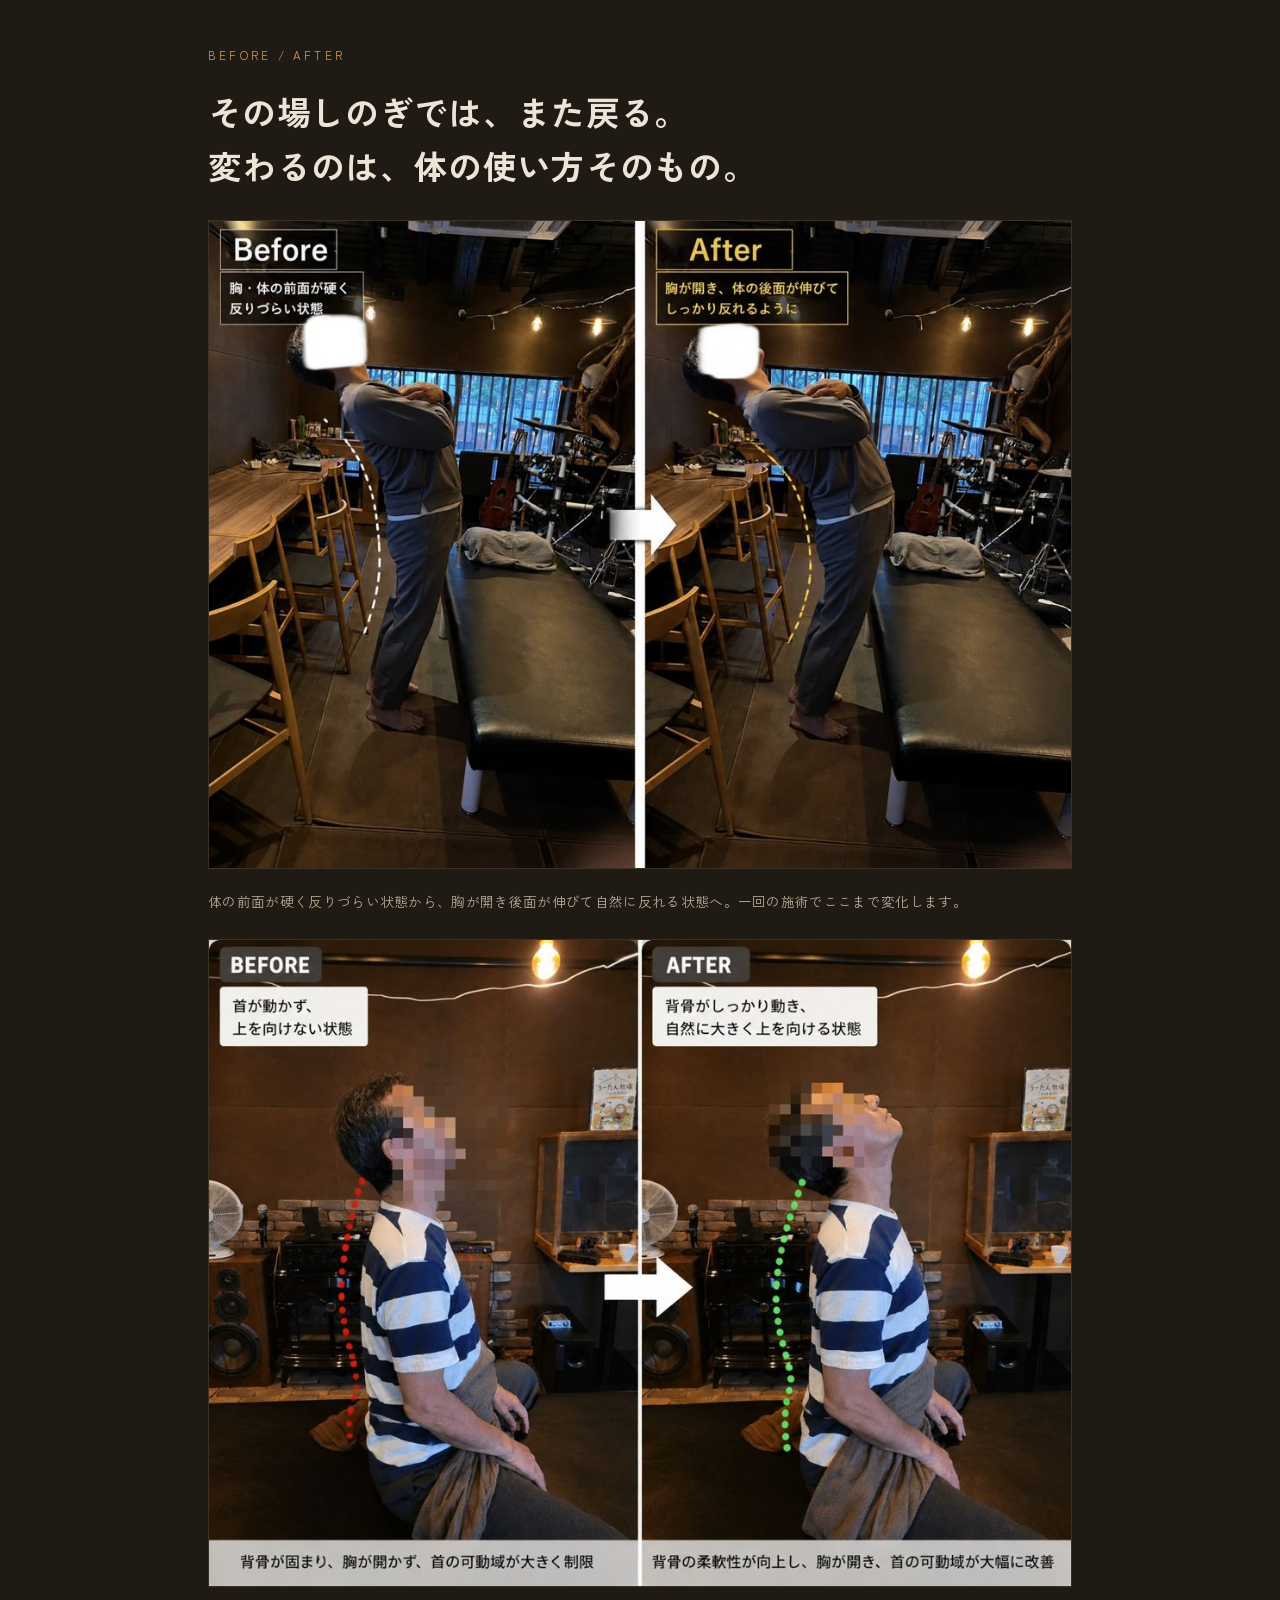
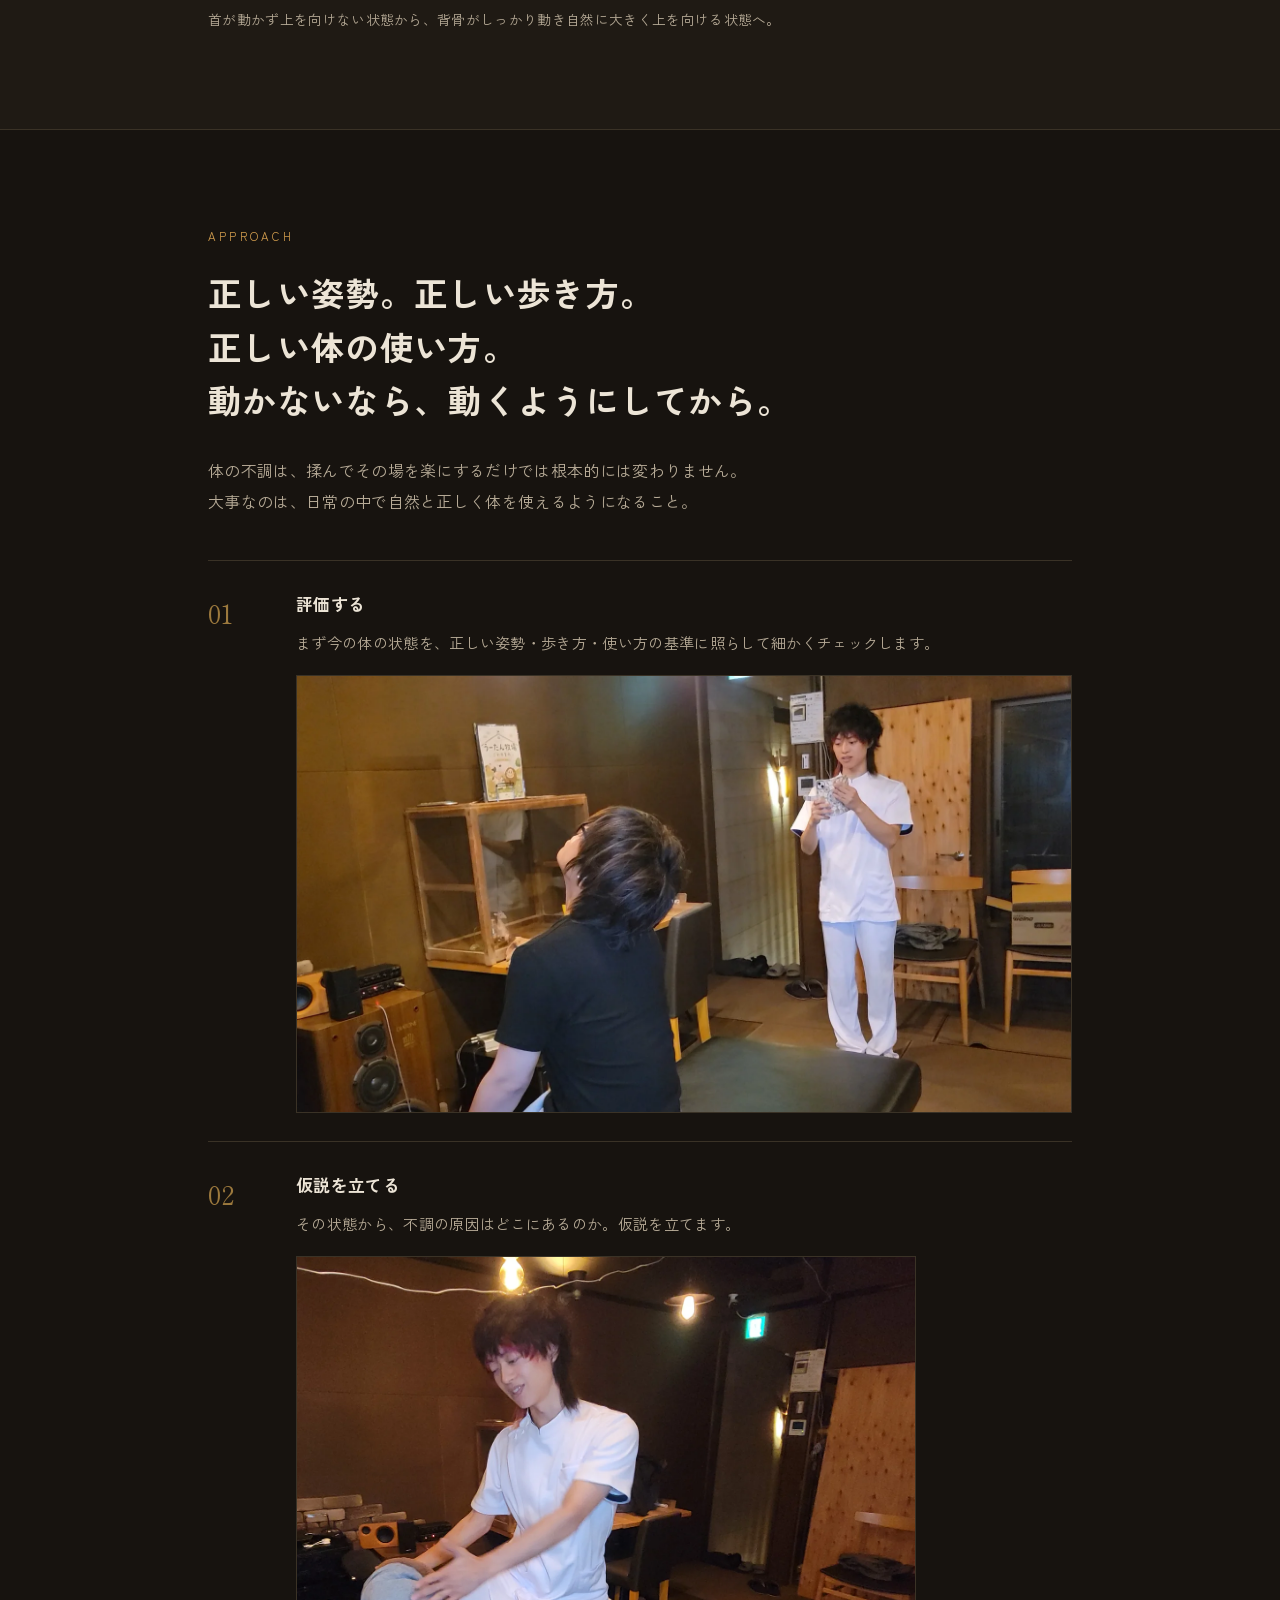
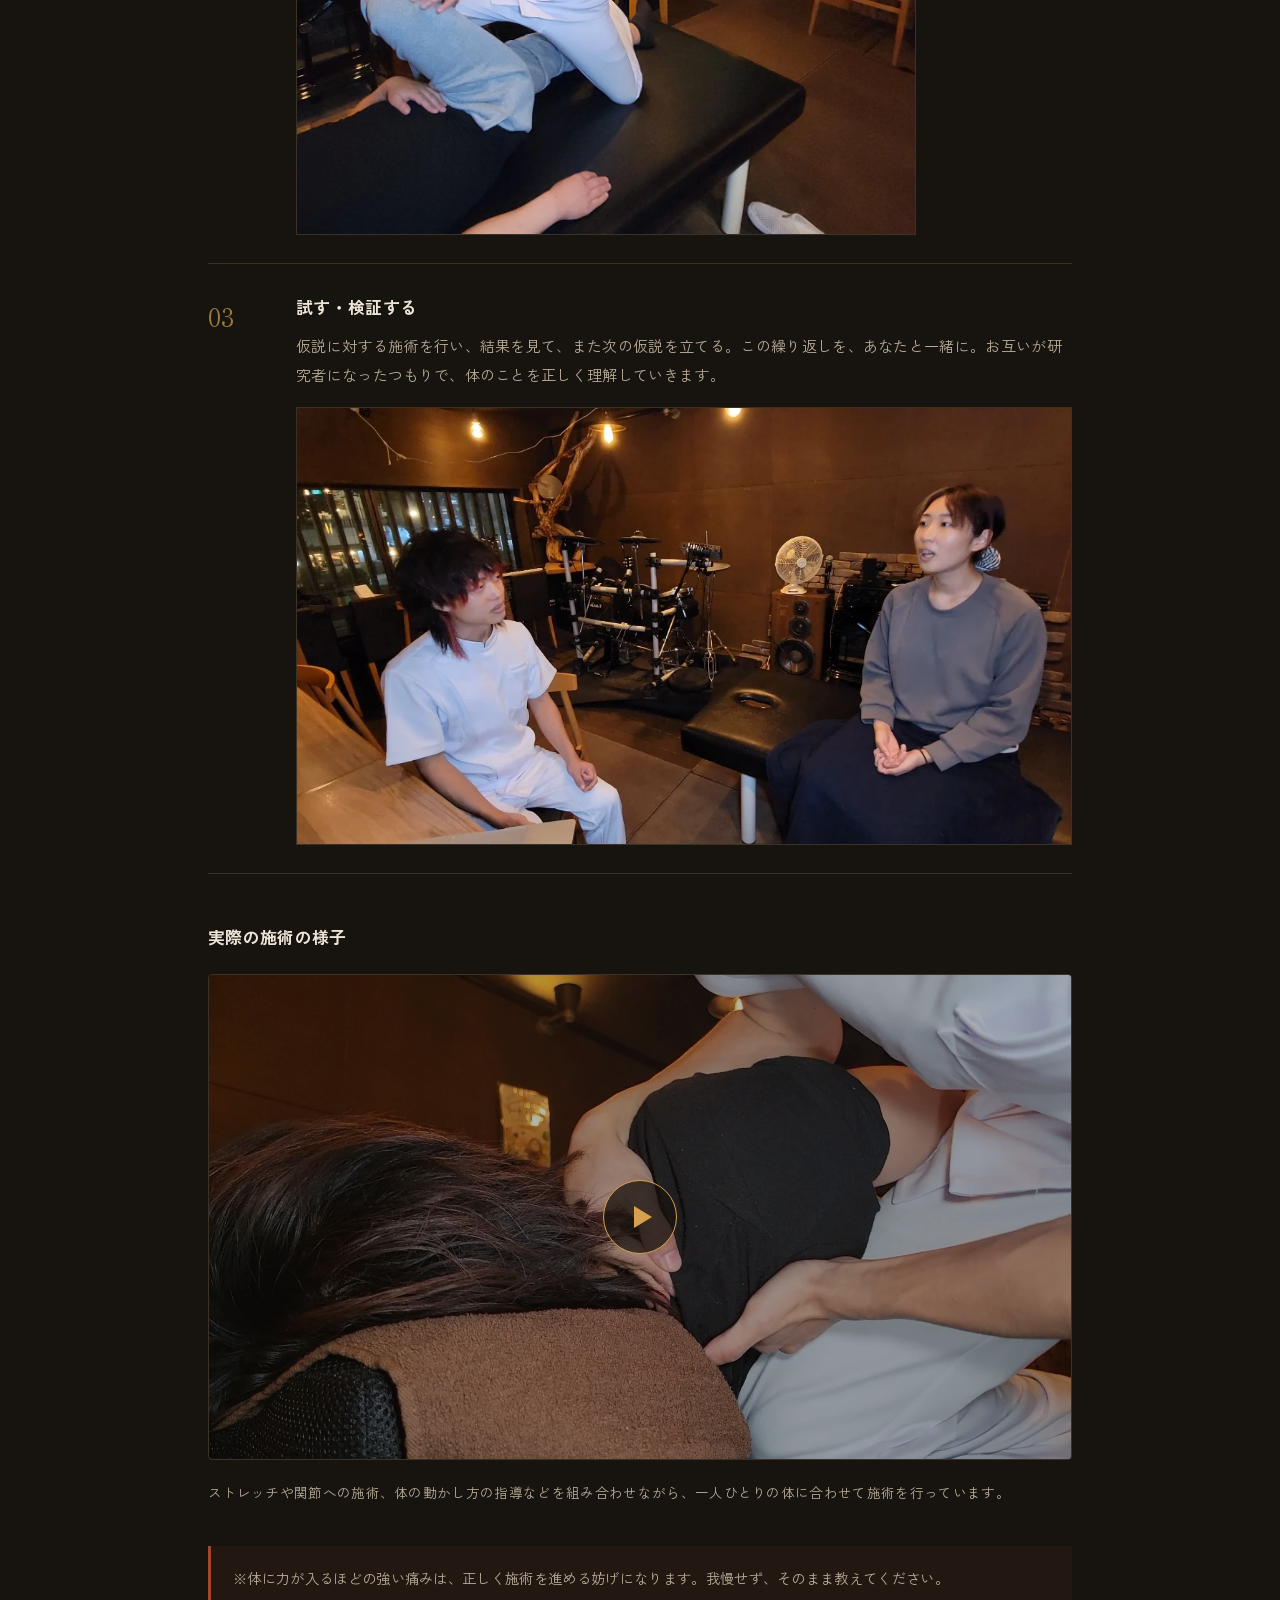
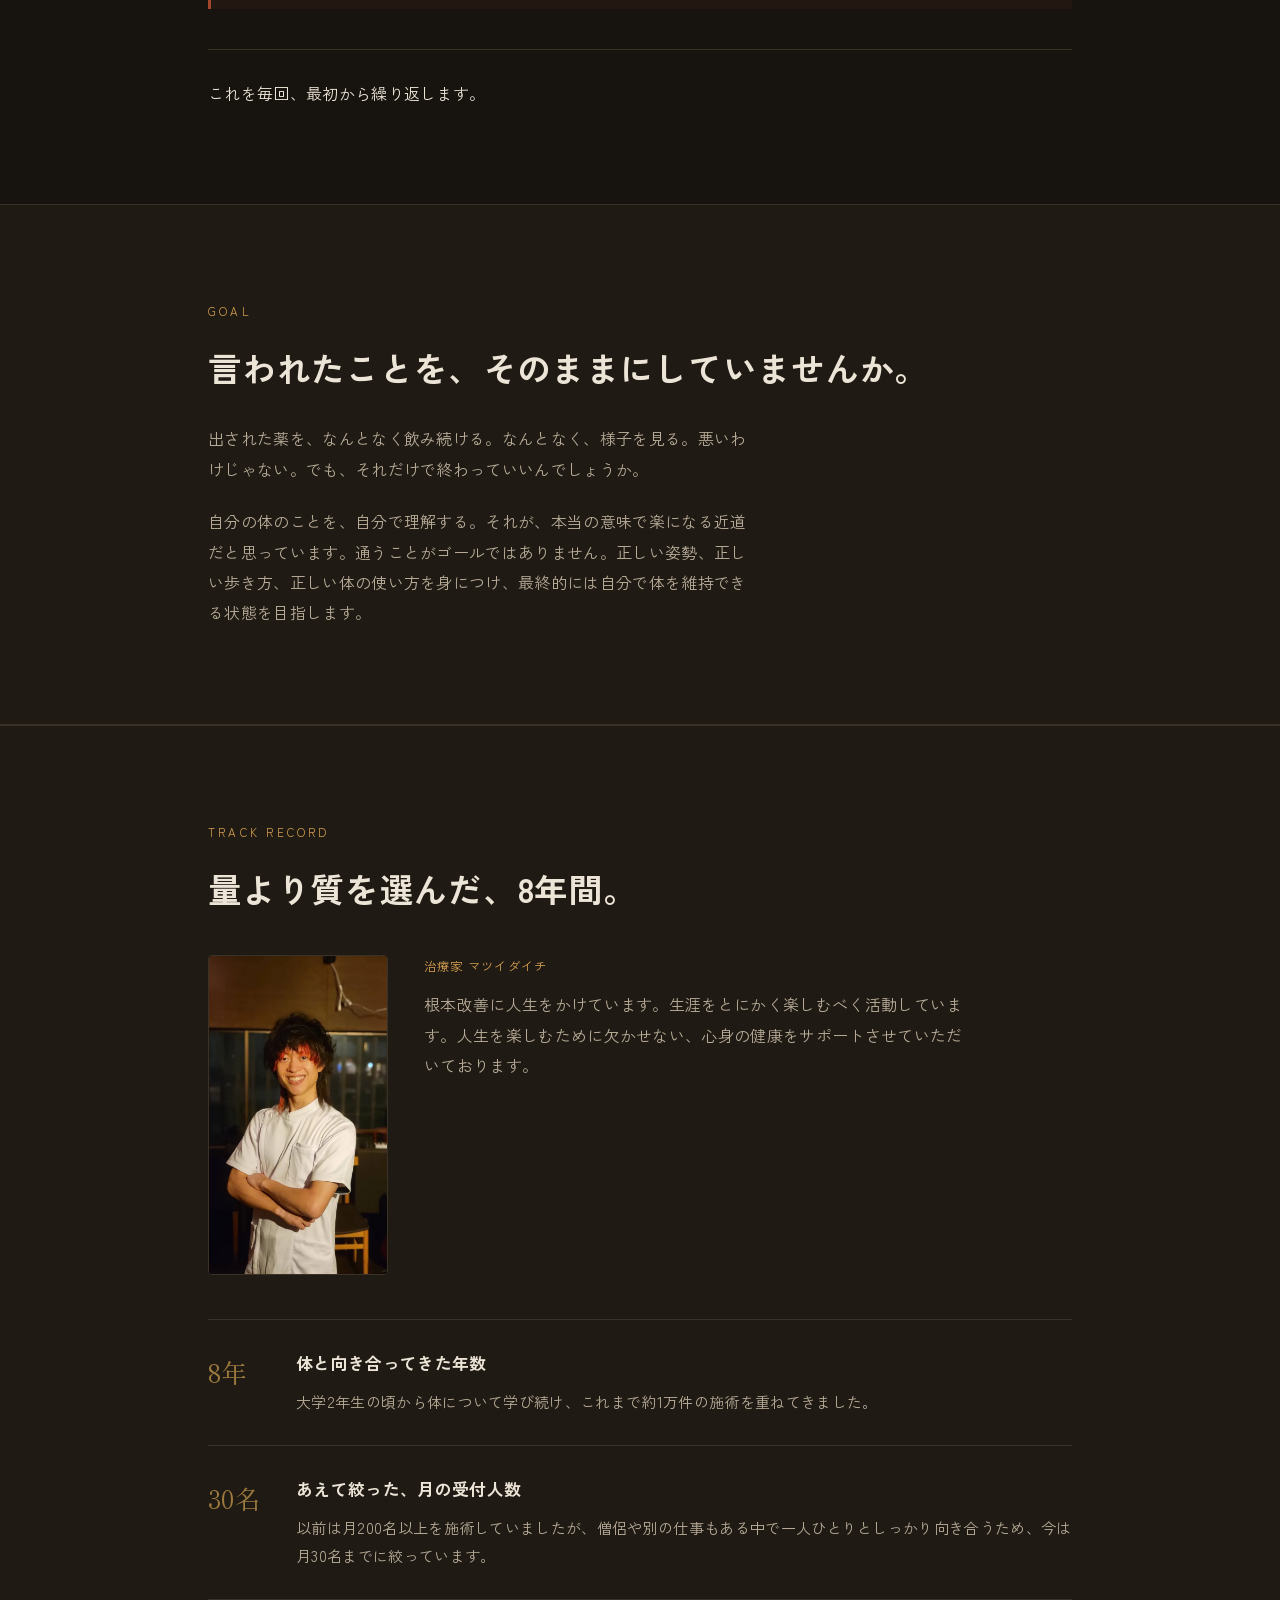
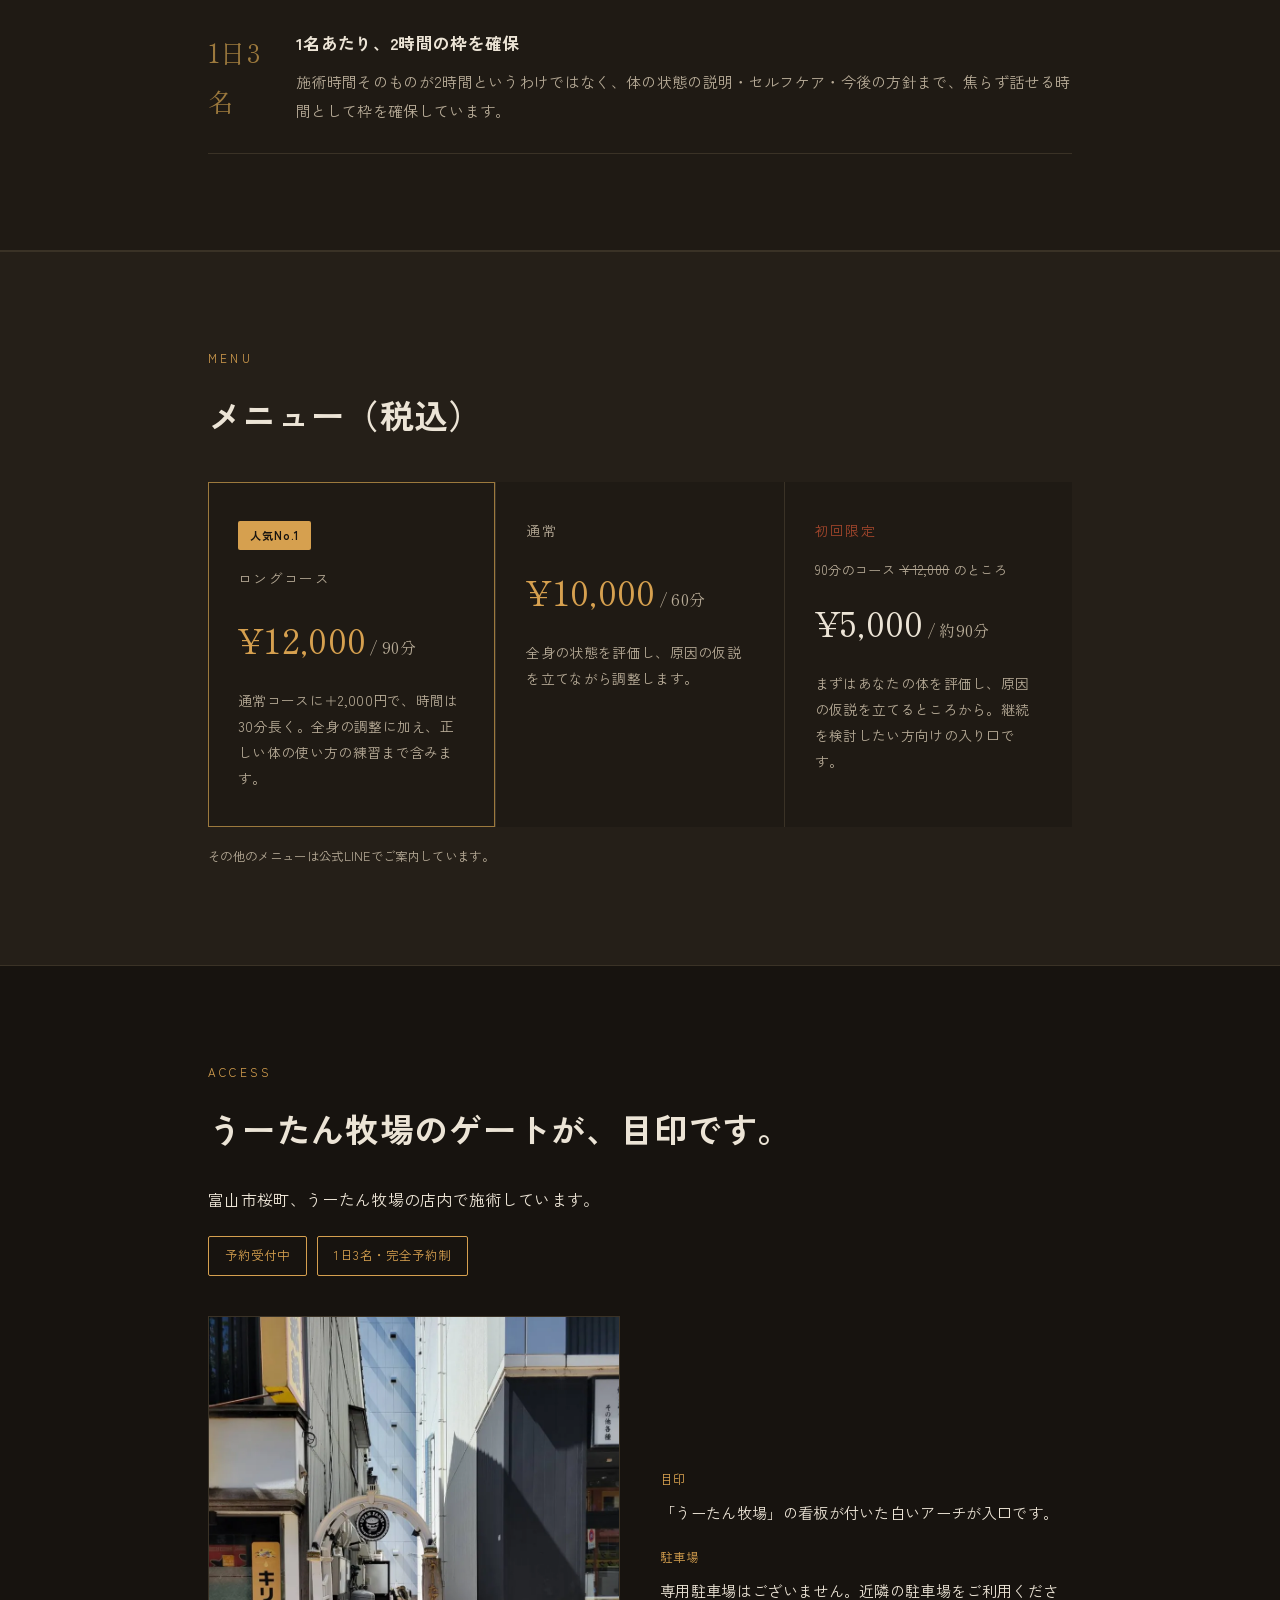
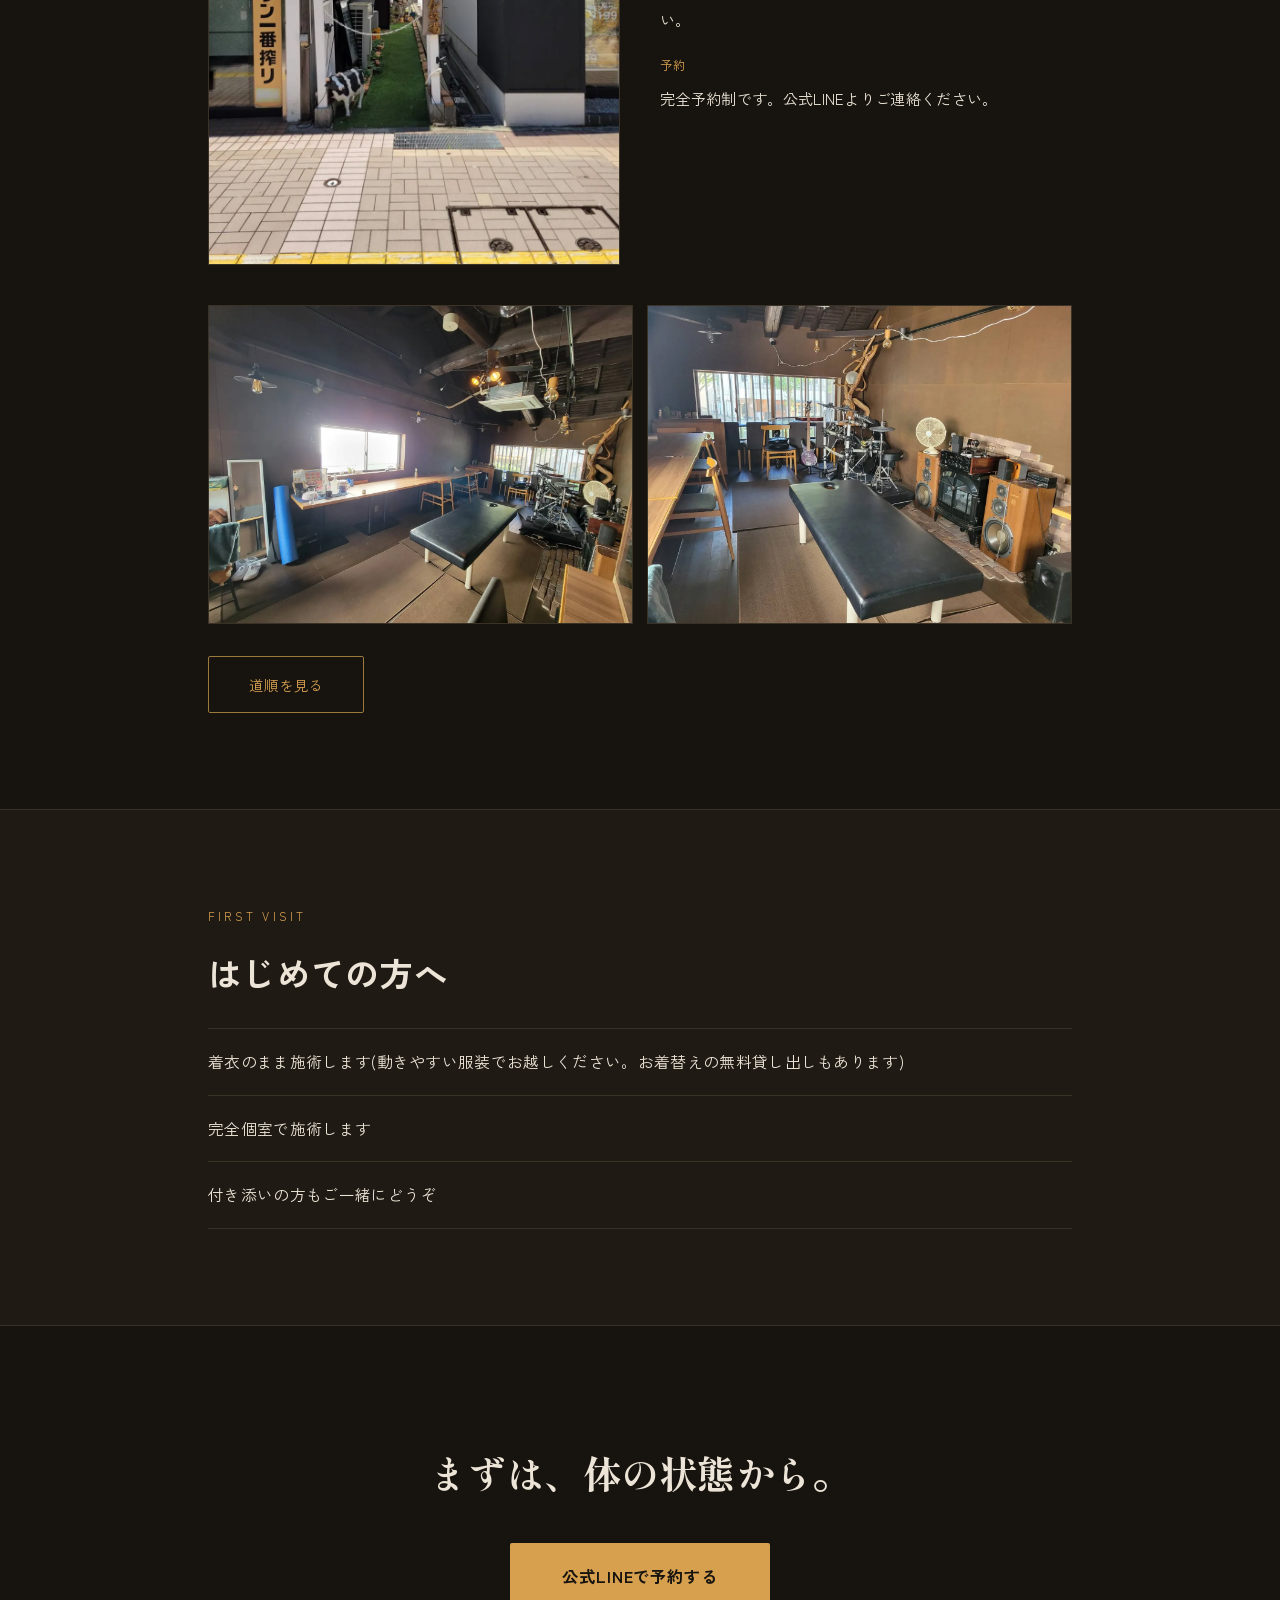
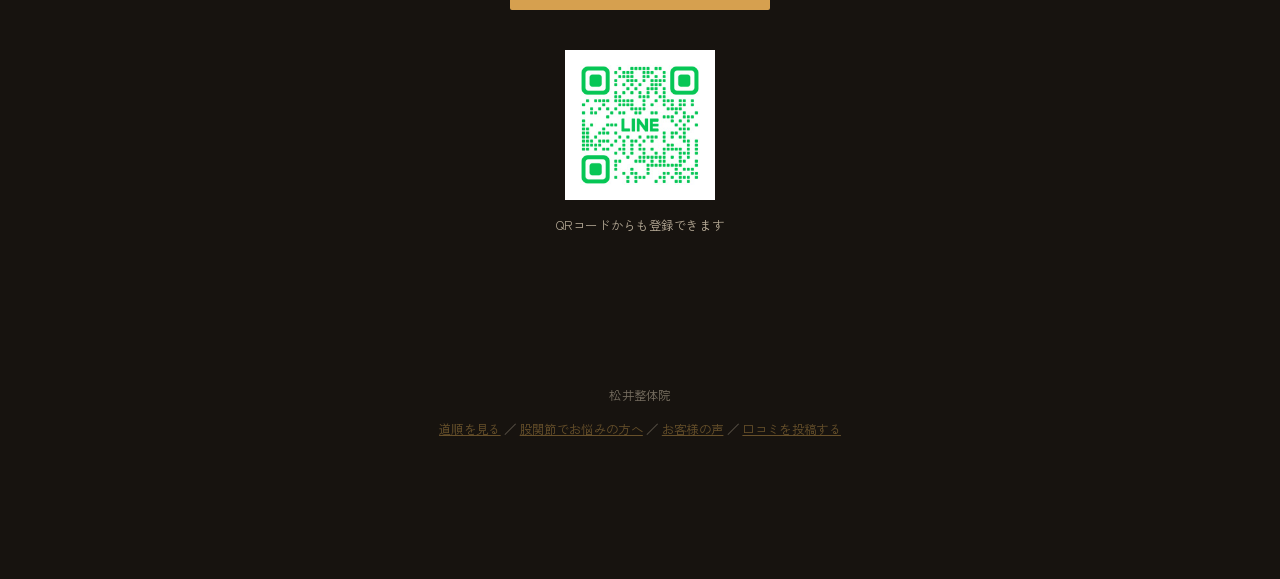
==== commit 1fc237fc: "ロングコースの説明を差額ベースの表現に変更 「通常コースに＋2,000円で、時間は30分長く。」を冒頭に追加。 10,000円との差を読み手が計算せずに把握できるようにした。 金額・時間・既存の説明文" ====
--- a/index.html
+++ b/index.html
@@ -385,13 +385,10 @@
     section{padding:64px 0;}
     .profile-grid{grid-template-columns:1fr;}
     .profile-grid img{max-height:280px;}
-    /* Netlifyが右下に固定挿入するバッジ(約35px高)と重ならないよう下に余白を確保。
-       Netlify側でバッジを非表示にしたら 12px に戻してよい。 */
-    .sticky-bar{padding:12px 40px calc(58px + env(safe-area-inset-bottom, 0px)) 14px; gap:10px;}
-    .sticky-bar-close{top:22px; transform:none;}
+    .sticky-bar{padding:12px 40px calc(12px + env(safe-area-inset-bottom, 0px)) 14px; gap:10px;}
     .sticky-bar .sticky-label{display:none;}
     .sticky-bar .line-btn-sm{flex:1; text-align:center;}
-    body.has-sticky-bar{padding-bottom:calc(114px + env(safe-area-inset-bottom, 0px));}
+    body.has-sticky-bar{padding-bottom:calc(68px + env(safe-area-inset-bottom, 0px));}
     .interior-grid{grid-template-columns:1fr;}
     .route-btn{display:block; text-align:center;}
     .process-num{font-size:1.25rem;}
@@ -561,7 +558,7 @@
         <div class="price-badge">人気No.1</div>
         <div class="plan">ロングコース</div>
         <div class="amount">¥12,000<small>/ 90分</small></div>
-        <div class="desc">全身の調整に加え、正しい体の使い方の練習まで含みます。</div>
+        <div class="desc">通常コースに＋2,000円で、時間は30分長く。全身の調整に加え、正しい体の使い方の練習まで含みます。</div>
       </div>
       <div class="price-card">
         <div class="plan">通常</div>
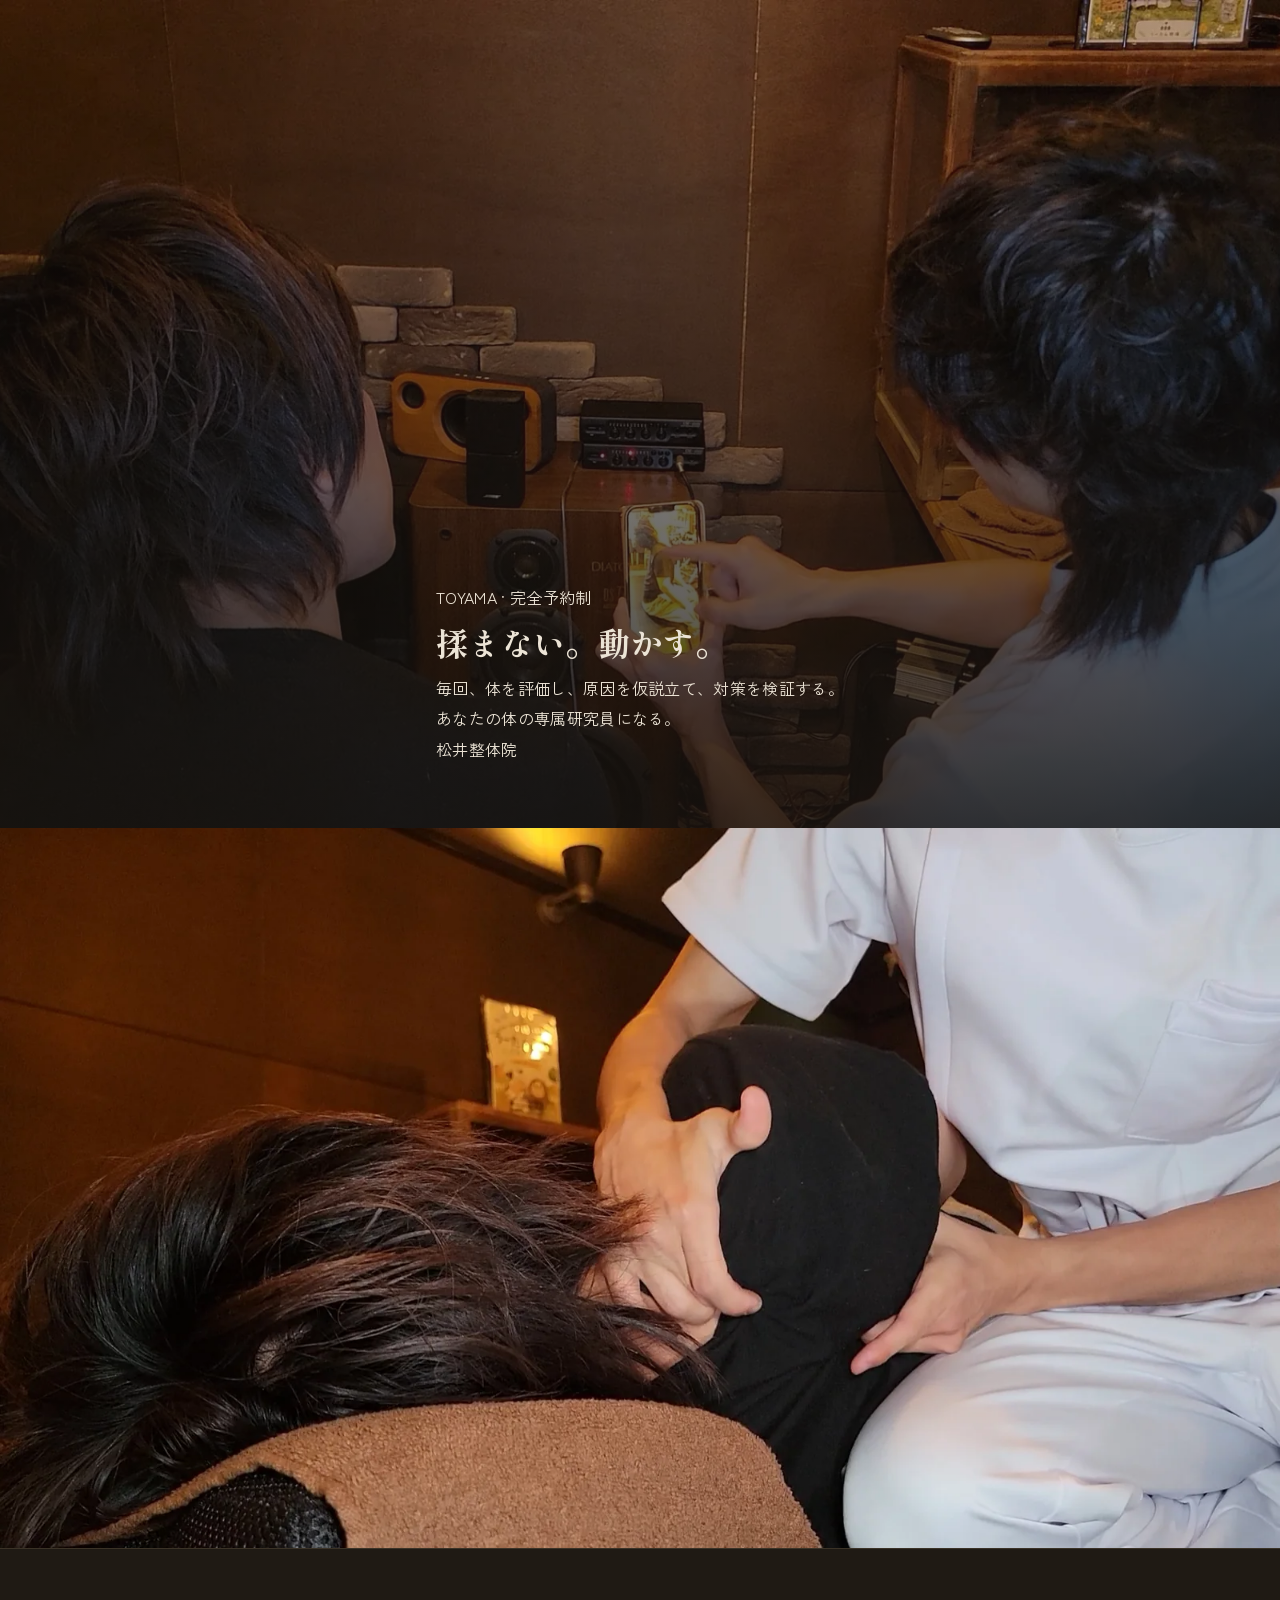
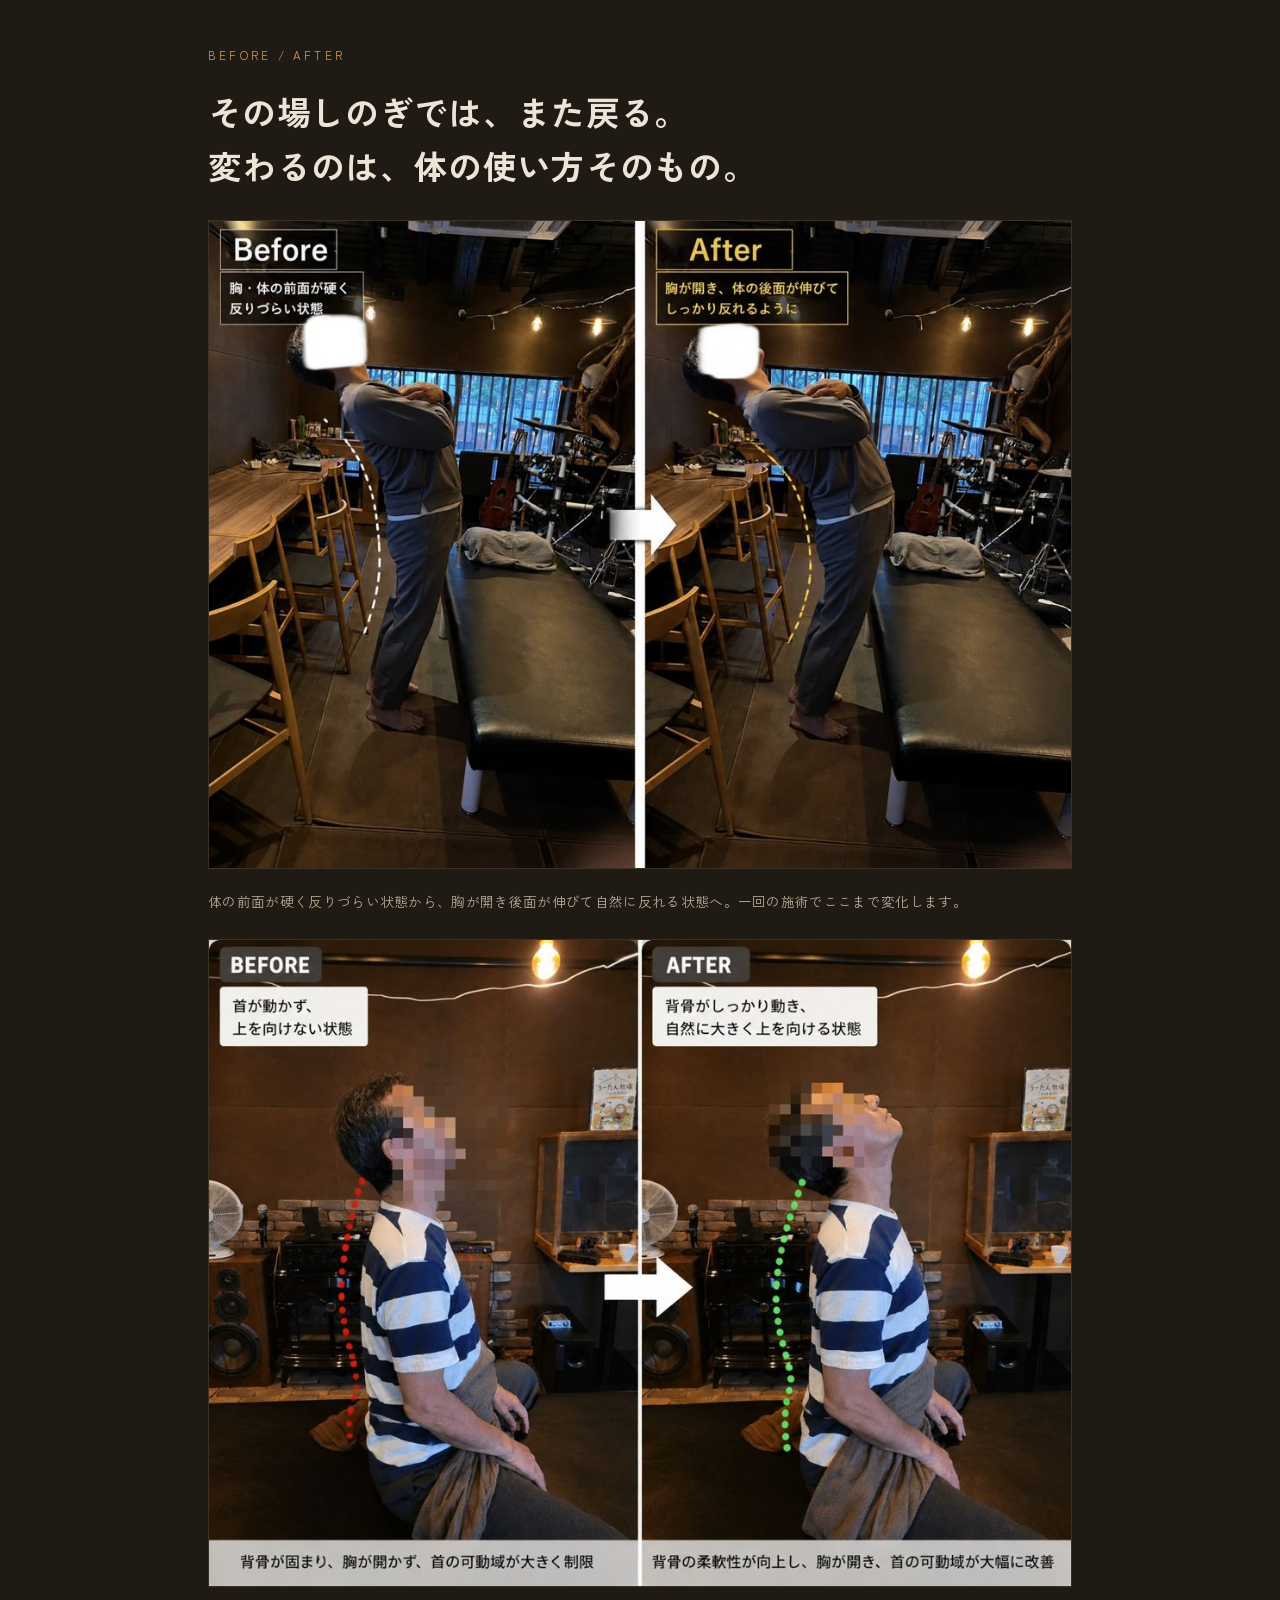
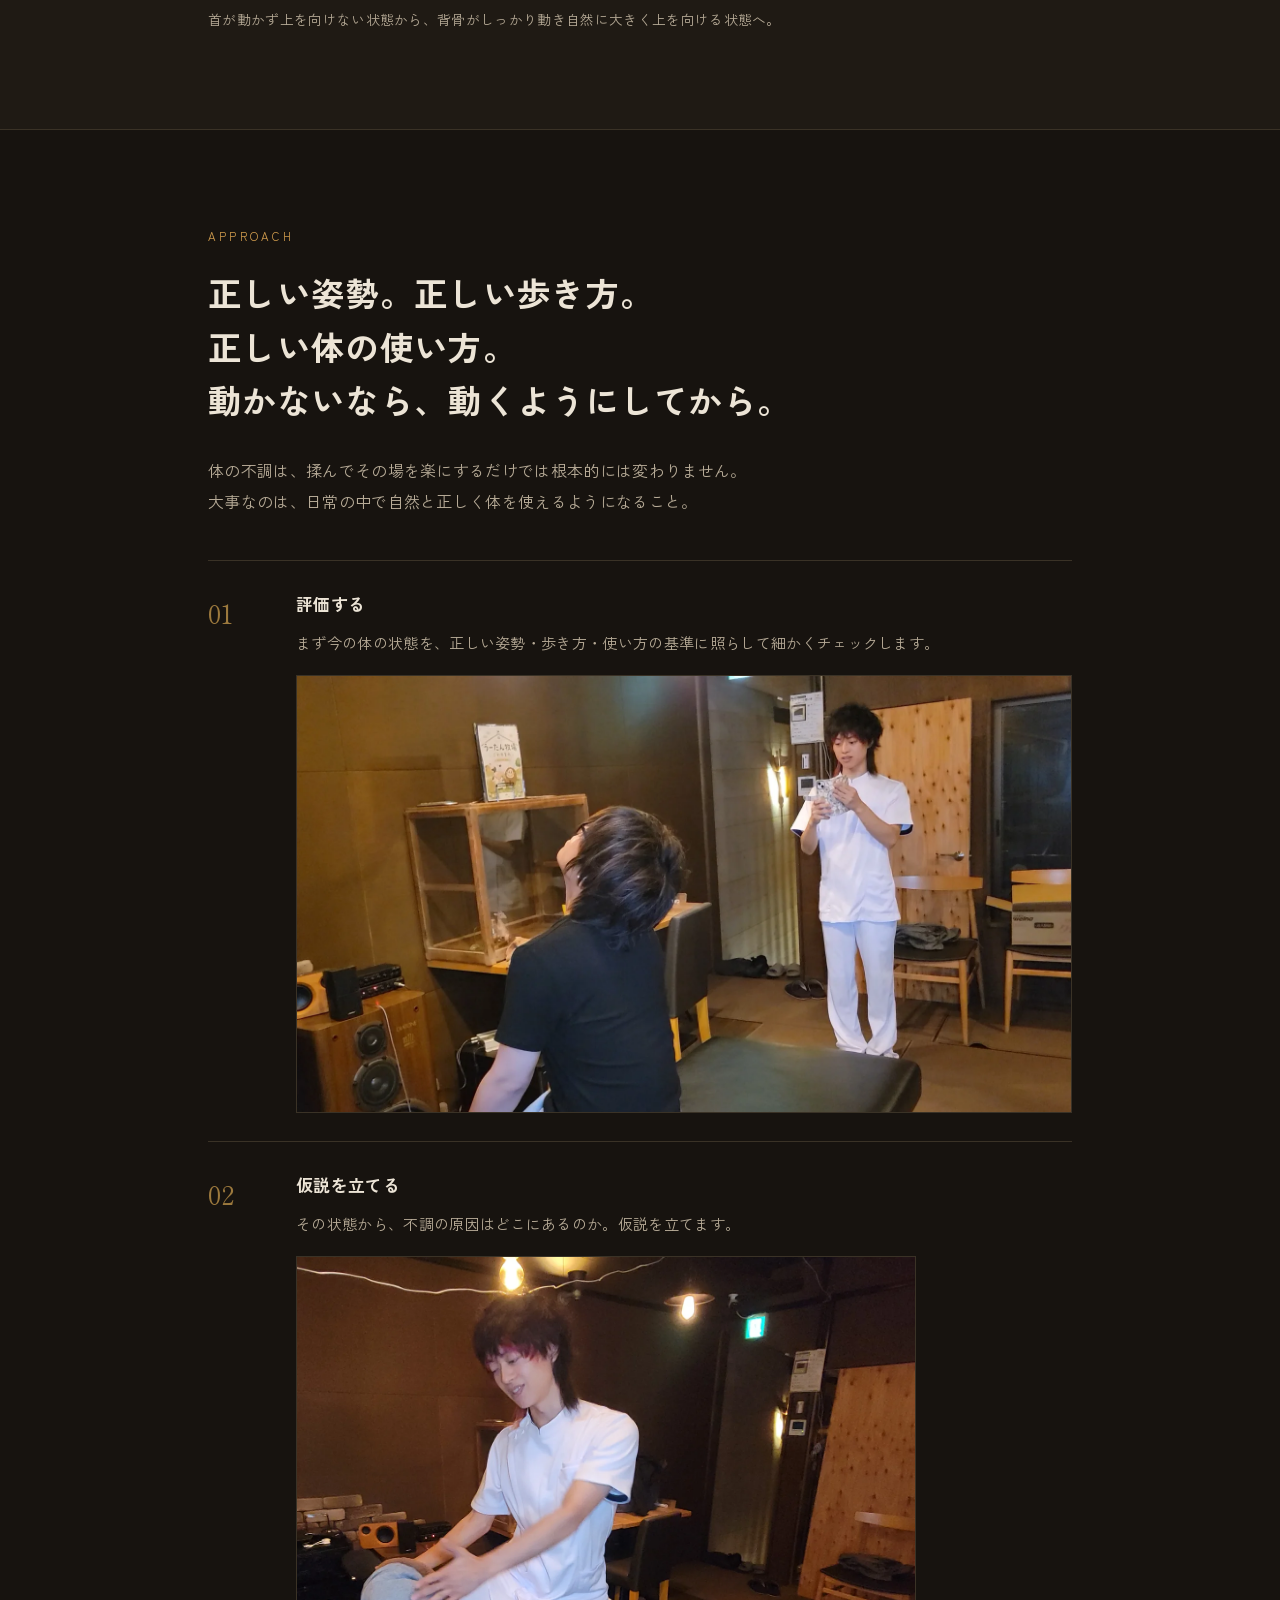
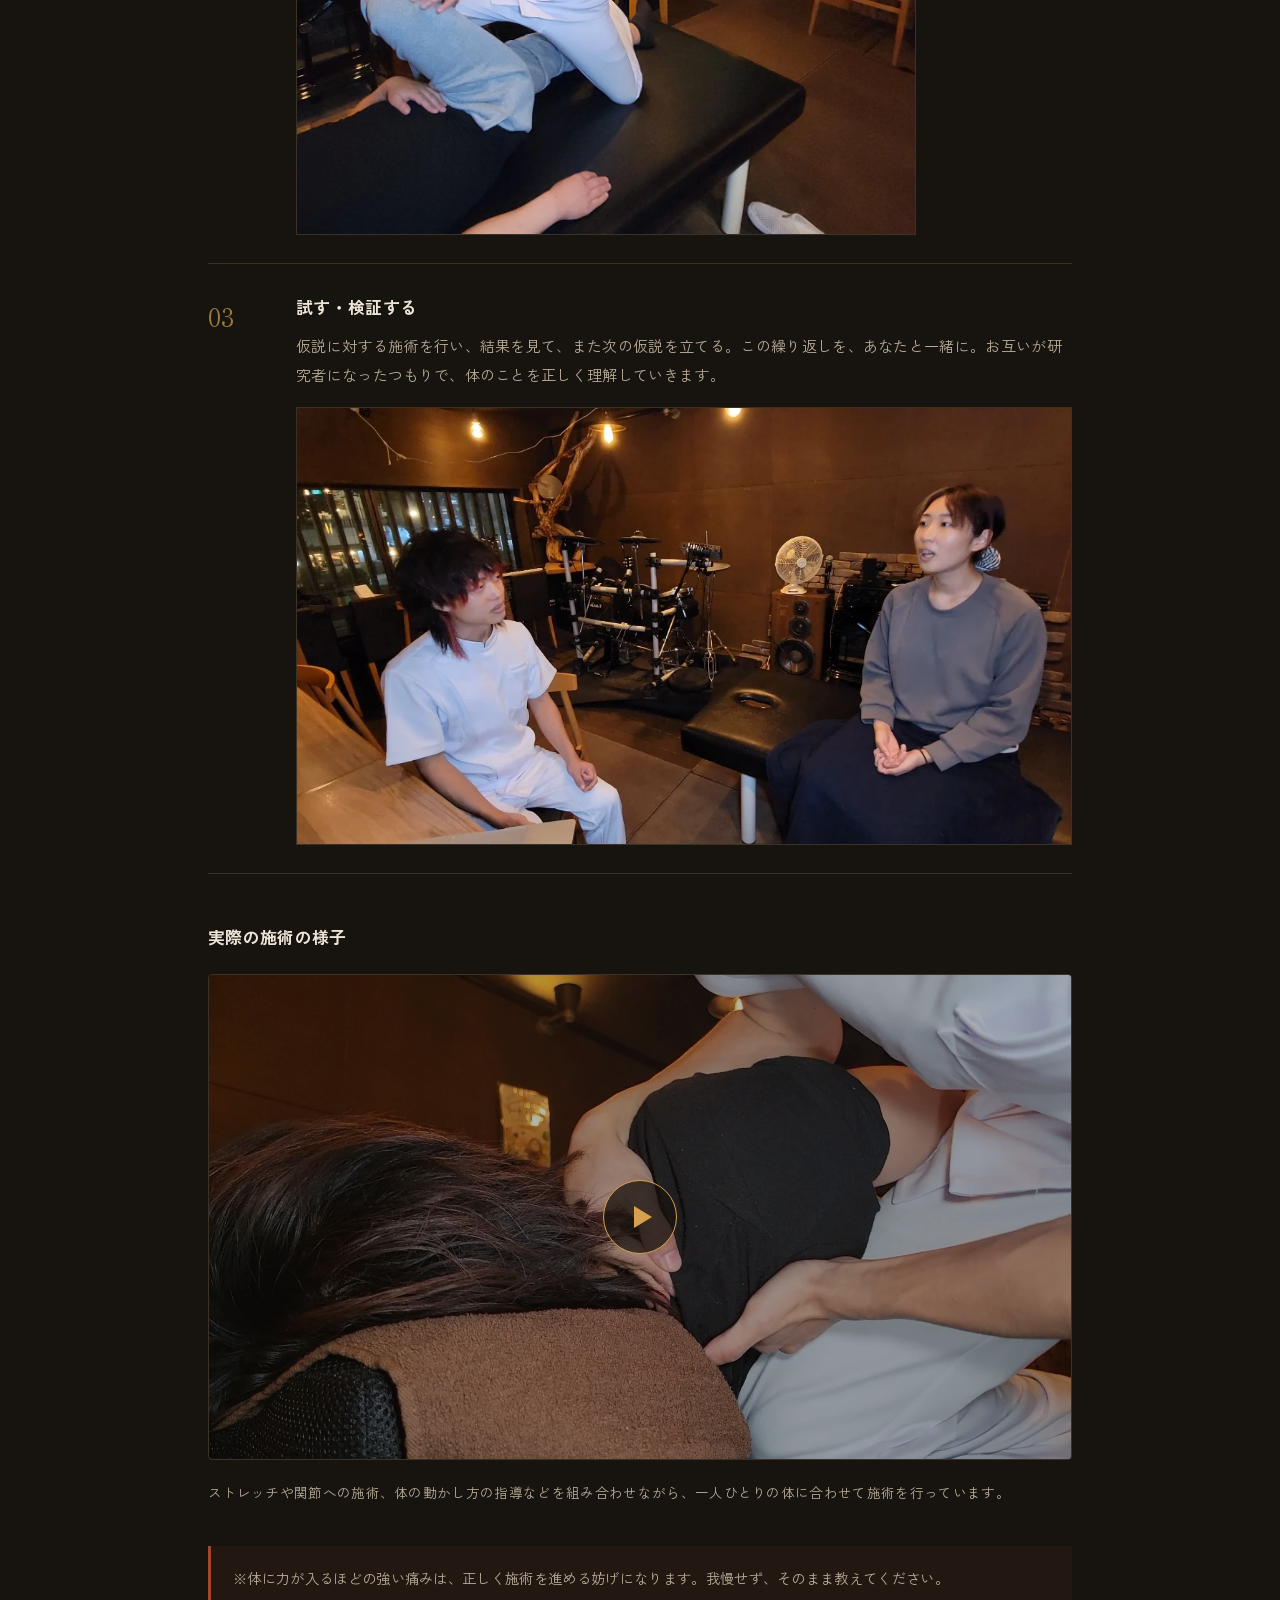
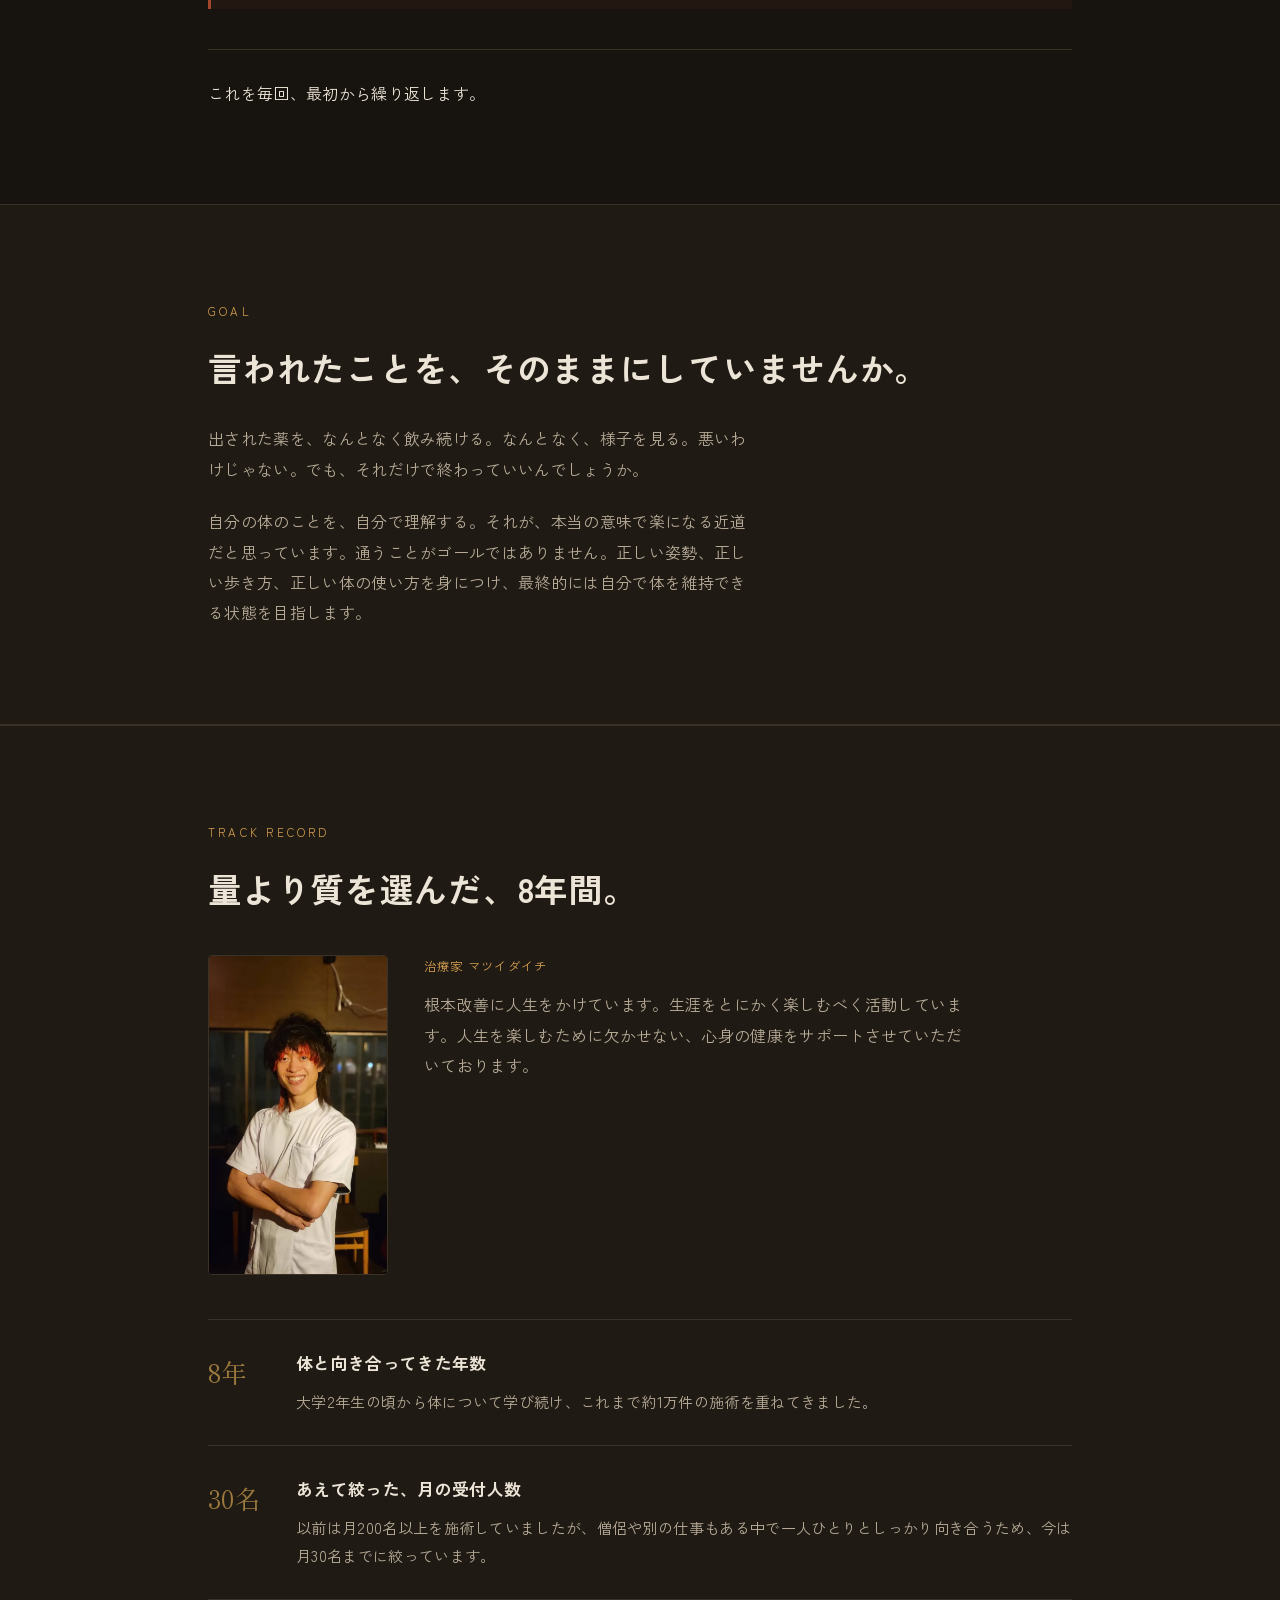
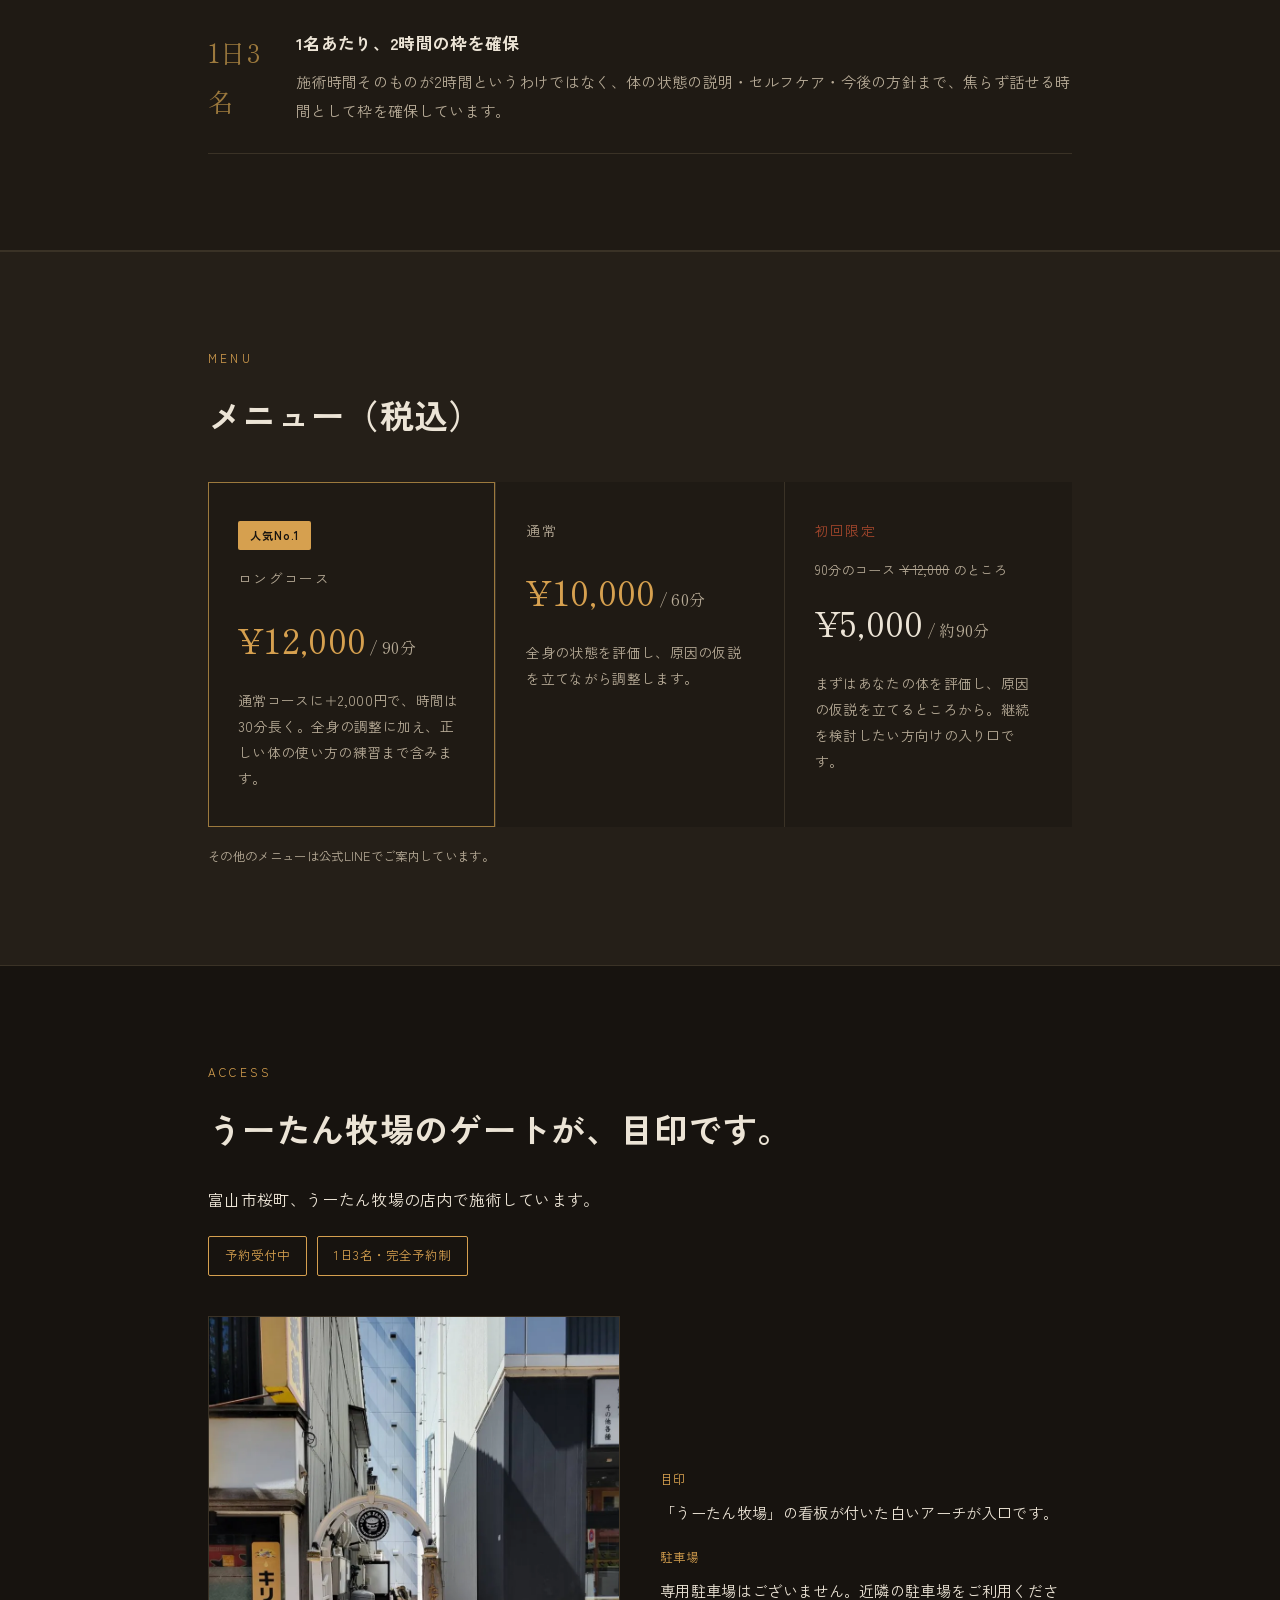
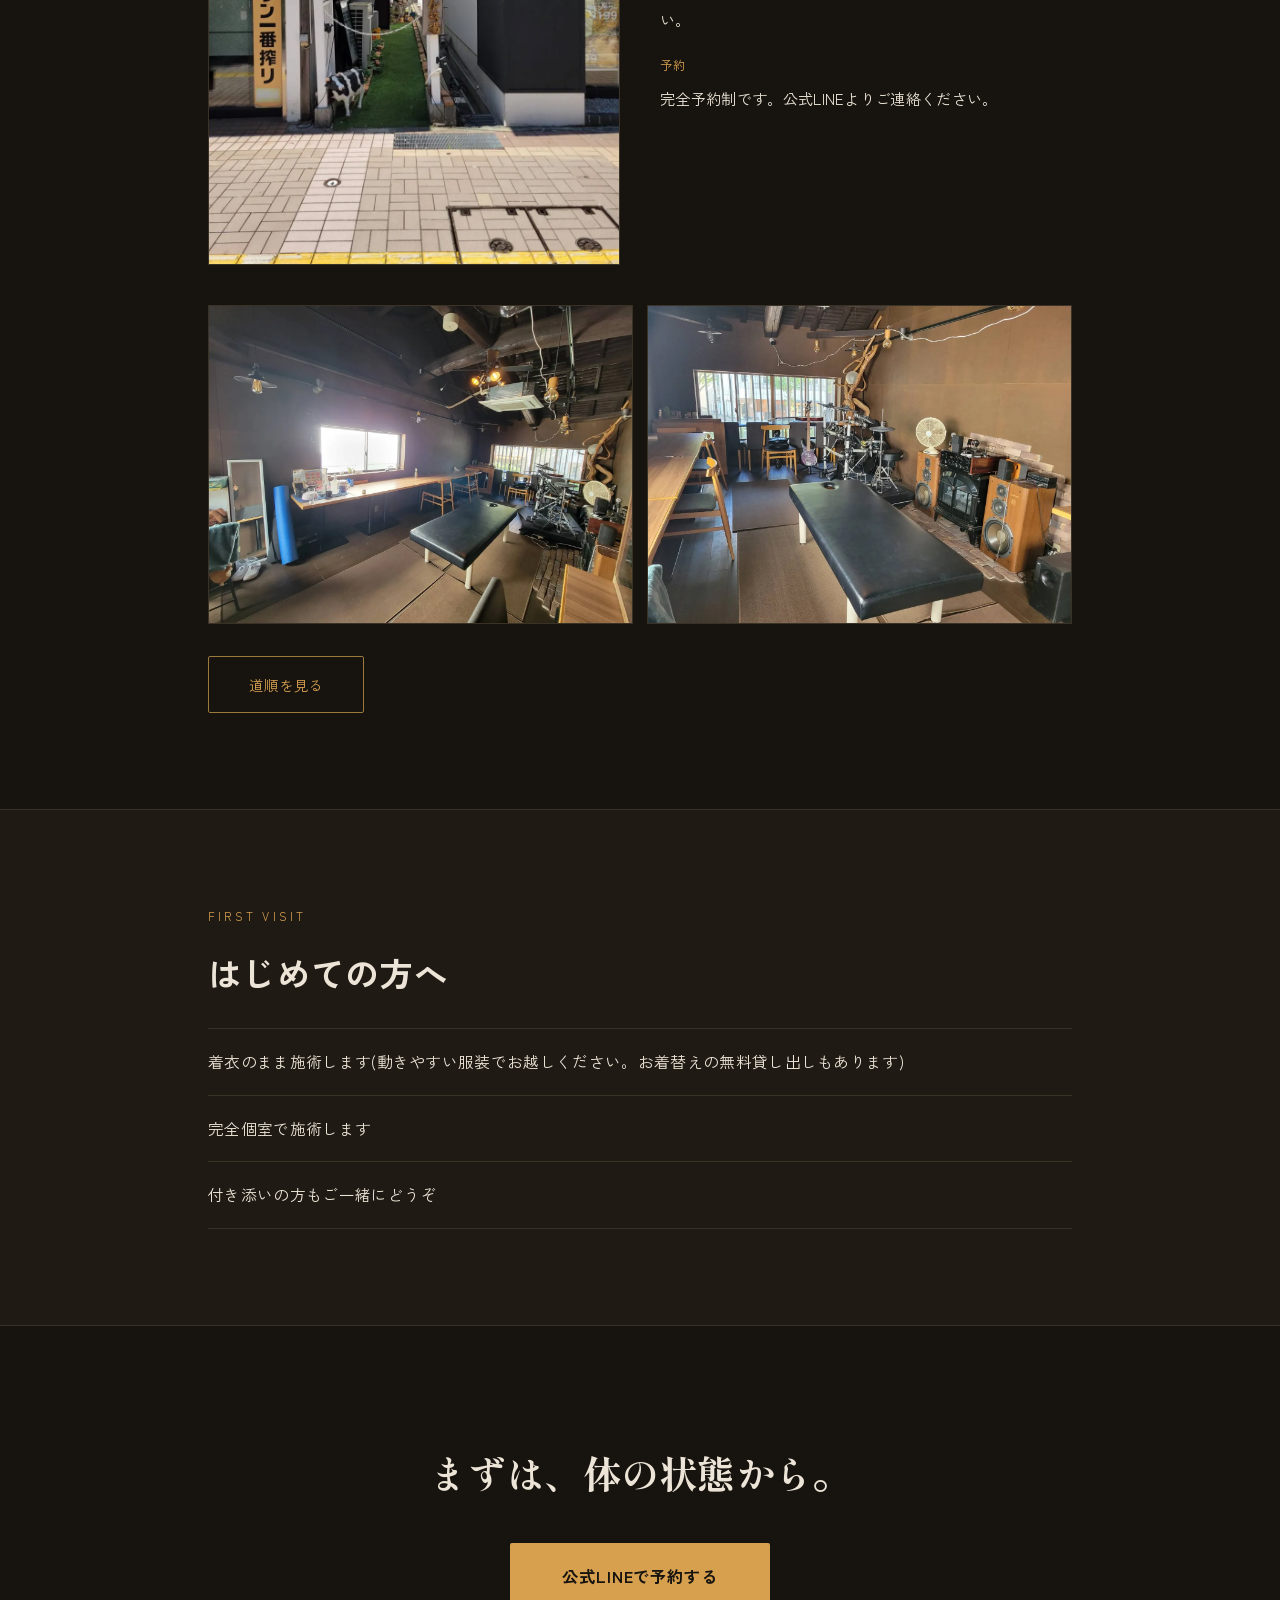
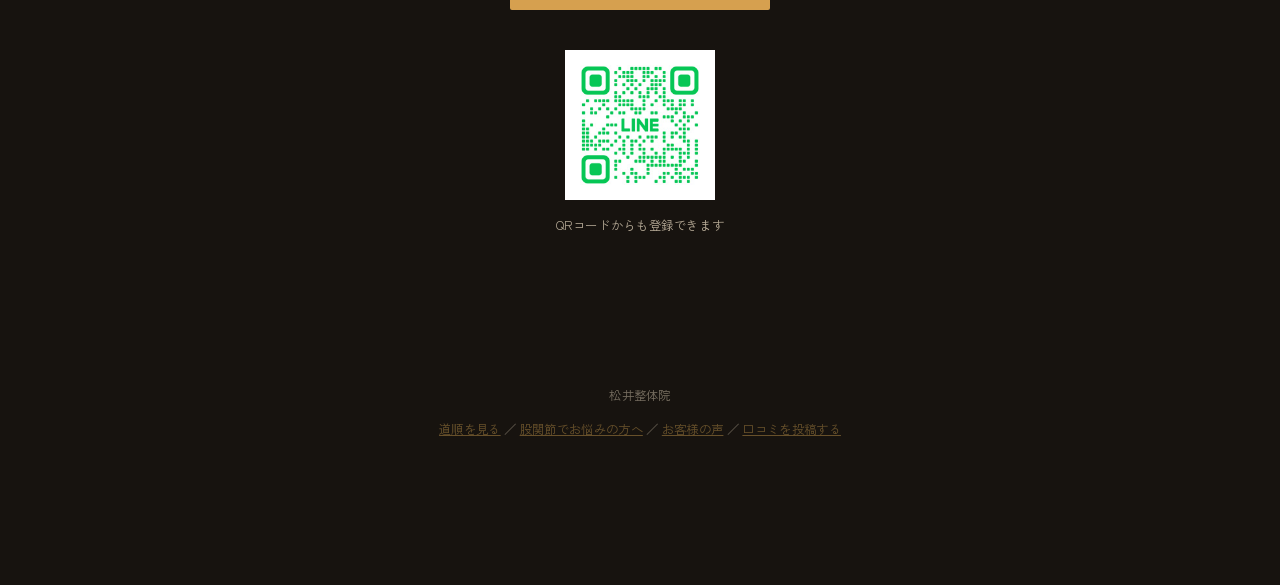
==== commit 6913d16a: "下部固定CTAを全ページ共通化し、hip.htmlに料金表を追加 1. hip.html に MENU セクションを新設    Googleビジネスプロフィールからの流入を想定し、index.html" ====
--- a/index.html
+++ b/index.html
@@ -14,6 +14,7 @@
 <meta name="twitter:card" content="summary_large_image">
 <link rel="preconnect" href="https://fonts.googleapis.com">
 <link href="https://fonts.googleapis.com/css2?family=Shippori+Mincho:wght@500;700;800&family=Zen+Kaku+Gothic+New:wght@400;500;700&display=swap" rel="stylesheet">
+<link rel="stylesheet" href="/assets/cta-bar.css">
 <style>
   :root{
     --bg: #17130f;
@@ -328,54 +329,6 @@
   footer .footer-links{margin-top:10px;}
 
   /* STICKY BOOKING BAR */
-  body.has-sticky-bar{padding-bottom:calc(78px + env(safe-area-inset-bottom, 0px));}
-  .sticky-bar{
-    position:fixed;
-    left:0;
-    right:0;
-    bottom:0;
-    z-index:1000;
-    display:flex;
-    align-items:center;
-    justify-content:center;
-    gap:14px;
-    padding:14px 44px calc(14px + env(safe-area-inset-bottom, 0px)) 20px;
-    background:rgba(31,26,20,.96);
-    -webkit-backdrop-filter:blur(6px);
-    backdrop-filter:blur(6px);
-    border-top:1px solid var(--line);
-    box-shadow:0 -6px 18px rgba(0,0,0,.35);
-    -webkit-transform:translateZ(0);
-    transform:translateZ(0);
-  }
-  .sticky-bar .sticky-label{font-size:.82rem; color:var(--ink-dim); white-space:nowrap;}
-  .sticky-bar .line-btn-sm{
-    display:inline-block;
-    background:var(--amber);
-    color:#17130f;
-    font-weight:700;
-    padding:11px 26px;
-    font-size:.88rem;
-    letter-spacing:.05em;
-    text-decoration:none;
-    border-radius:2px;
-    white-space:nowrap;
-  }
-  .sticky-bar-close{
-    position:absolute;
-    top:50%;
-    right:10px;
-    transform:translateY(-50%);
-    width:28px;
-    height:28px;
-    border:none;
-    background:transparent;
-    color:var(--ink-dim);
-    font-size:1.2rem;
-    line-height:1;
-    cursor:pointer;
-  }
-  .sticky-bar-close:hover{color:var(--ink);}
 
   @media(max-width:640px){
     .gallery{grid-template-columns:1fr; grid-auto-rows:220px;}
@@ -385,10 +338,6 @@
     section{padding:64px 0;}
     .profile-grid{grid-template-columns:1fr;}
     .profile-grid img{max-height:280px;}
-    .sticky-bar{padding:12px 40px calc(12px + env(safe-area-inset-bottom, 0px)) 14px; gap:10px;}
-    .sticky-bar .sticky-label{display:none;}
-    .sticky-bar .line-btn-sm{flex:1; text-align:center;}
-    body.has-sticky-bar{padding-bottom:calc(68px + env(safe-area-inset-bottom, 0px));}
     .interior-grid{grid-template-columns:1fr;}
     .route-btn{display:block; text-align:center;}
     .process-num{font-size:1.25rem;}
@@ -401,7 +350,7 @@
   }
 </style>
 </head>
-<body class="has-sticky-bar">
+<body>
 
 <div class="hero">
   <div class="hero-media">
@@ -641,30 +590,8 @@
   <div class="footer-links"><a href="/access.html">道順を見る</a> ／ <a href="/hip.html">股関節でお悩みの方へ</a> ／ <a href="/review-wall.html">お客様の声</a> ／ <a href="/review.html">口コミを投稿する</a></div>
 </footer>
 
-<div class="sticky-bar" id="sticky-bar">
-  <span class="sticky-label">ご予約はこちらから</span>
-  <a class="line-btn-sm" href="https://lin.ee/ozaeHCLi" target="_blank" rel="noopener">LINEで予約する</a>
-  <button class="sticky-bar-close" id="sticky-bar-close" aria-label="閉じる" type="button">×</button>
-</div>
 
 <script>
-  (function(){
-    var bar = document.getElementById('sticky-bar');
-    var closeBtn = document.getElementById('sticky-bar-close');
-    if(!bar || !closeBtn) return;
-    var dismissed = false;
-    try{ dismissed = sessionStorage.getItem('lineBarClosed') === '1'; }catch(e){}
-    if(dismissed){
-      bar.style.display = 'none';
-      document.body.classList.remove('has-sticky-bar');
-      return;
-    }
-    closeBtn.addEventListener('click', function(){
-      bar.style.display = 'none';
-      document.body.classList.remove('has-sticky-bar');
-      try{ sessionStorage.setItem('lineBarClosed', '1'); }catch(e){}
-    });
-  })();
 
   /* 動画枠: クリックされて初めてYouTubeプレーヤーを読み込む */
   (function(){
@@ -685,5 +612,7 @@
   })();
 </script>
 
+<script src="/assets/cta-bar.js" defer></script>
+
 </body>
 </html>
--- a/assets/cta-bar.css
+++ b/assets/cta-bar.css
@@ -0,0 +1,91 @@
+/* ============================================================
+   全ページ共通の下部固定CTA
+   マークアップは assets/cta-bar.js が挿入します。
+   文言・リンク先を変える場合は cta-bar.js を編集してください。
+   ============================================================ */
+.cta-bar{
+  position:fixed;
+  left:0;
+  right:0;
+  bottom:0;
+  z-index:1000;
+  display:flex;
+  align-items:center;
+  gap:8px;
+  padding:10px 14px calc(10px + env(safe-area-inset-bottom, 0px));
+  background:rgba(31,26,20,.96);
+  -webkit-backdrop-filter:blur(6px);
+  backdrop-filter:blur(6px);
+  border-top:1px solid #3a3226;
+  box-shadow:0 -6px 18px rgba(0,0,0,.35);
+  -webkit-transform:translateY(110%);
+  transform:translateY(110%);
+  opacity:0;
+  visibility:hidden;
+  transition:opacity .45s ease, transform .45s ease, visibility 0s linear .45s;
+}
+.cta-bar.is-visible{
+  -webkit-transform:translateY(0);
+  transform:translateY(0);
+  opacity:1;
+  visibility:visible;
+  transition:opacity .45s ease, transform .45s ease, visibility 0s;
+}
+
+.cta-bar-btn{
+  flex:1 1 auto;
+  display:flex;
+  flex-direction:column;
+  align-items:center;
+  justify-content:center;
+  gap:1px;
+  min-height:56px;          /* タップしやすい高さを確保 */
+  padding:9px 12px;
+  background:#d6a04f;
+  color:#17130f;
+  text-decoration:none;
+  border-radius:4px;
+  text-align:center;
+}
+.cta-bar-btn:hover{background:#e2ac59;}
+.cta-bar-main{font-size:.88rem; font-weight:700; white-space:nowrap;}
+.cta-bar-sub{font-size:.71rem; font-weight:500; opacity:.8;}
+
+.cta-bar-close{
+  flex:0 0 auto;
+  width:36px;
+  height:36px;
+  border:none;
+  background:transparent;
+  color:#b7ab97;
+  font-size:1.25rem;
+  line-height:1;
+  cursor:pointer;
+}
+.cta-bar-close:hover{color:#ece4d6;}
+
+/* 4秒に1回だけ、わずかに拡大する。透明度は変えないので点滅しない。 */
+@-webkit-keyframes cta-bar-pulse{
+  0%,86%,100%{-webkit-transform:scale(1);}
+  92%{-webkit-transform:scale(1.035);}
+}
+@keyframes cta-bar-pulse{
+  0%,86%,100%{transform:scale(1);}
+  92%{transform:scale(1.035);}
+}
+.cta-bar.is-visible .cta-bar-btn{
+  -webkit-animation:cta-bar-pulse 4s ease-in-out infinite;
+  animation:cta-bar-pulse 4s ease-in-out infinite;
+}
+
+body.has-cta-bar{padding-bottom:calc(84px + env(safe-area-inset-bottom, 0px));}
+
+@media(min-width:641px){
+  .cta-bar{justify-content:center; padding-left:24px; padding-right:24px;}
+  .cta-bar-btn{flex:0 0 auto; min-width:420px;}
+}
+
+@media(prefers-reduced-motion:reduce){
+  .cta-bar{transition:opacity .01ms, visibility 0s;}
+  .cta-bar.is-visible .cta-bar-btn{-webkit-animation:none; animation:none;}
+}
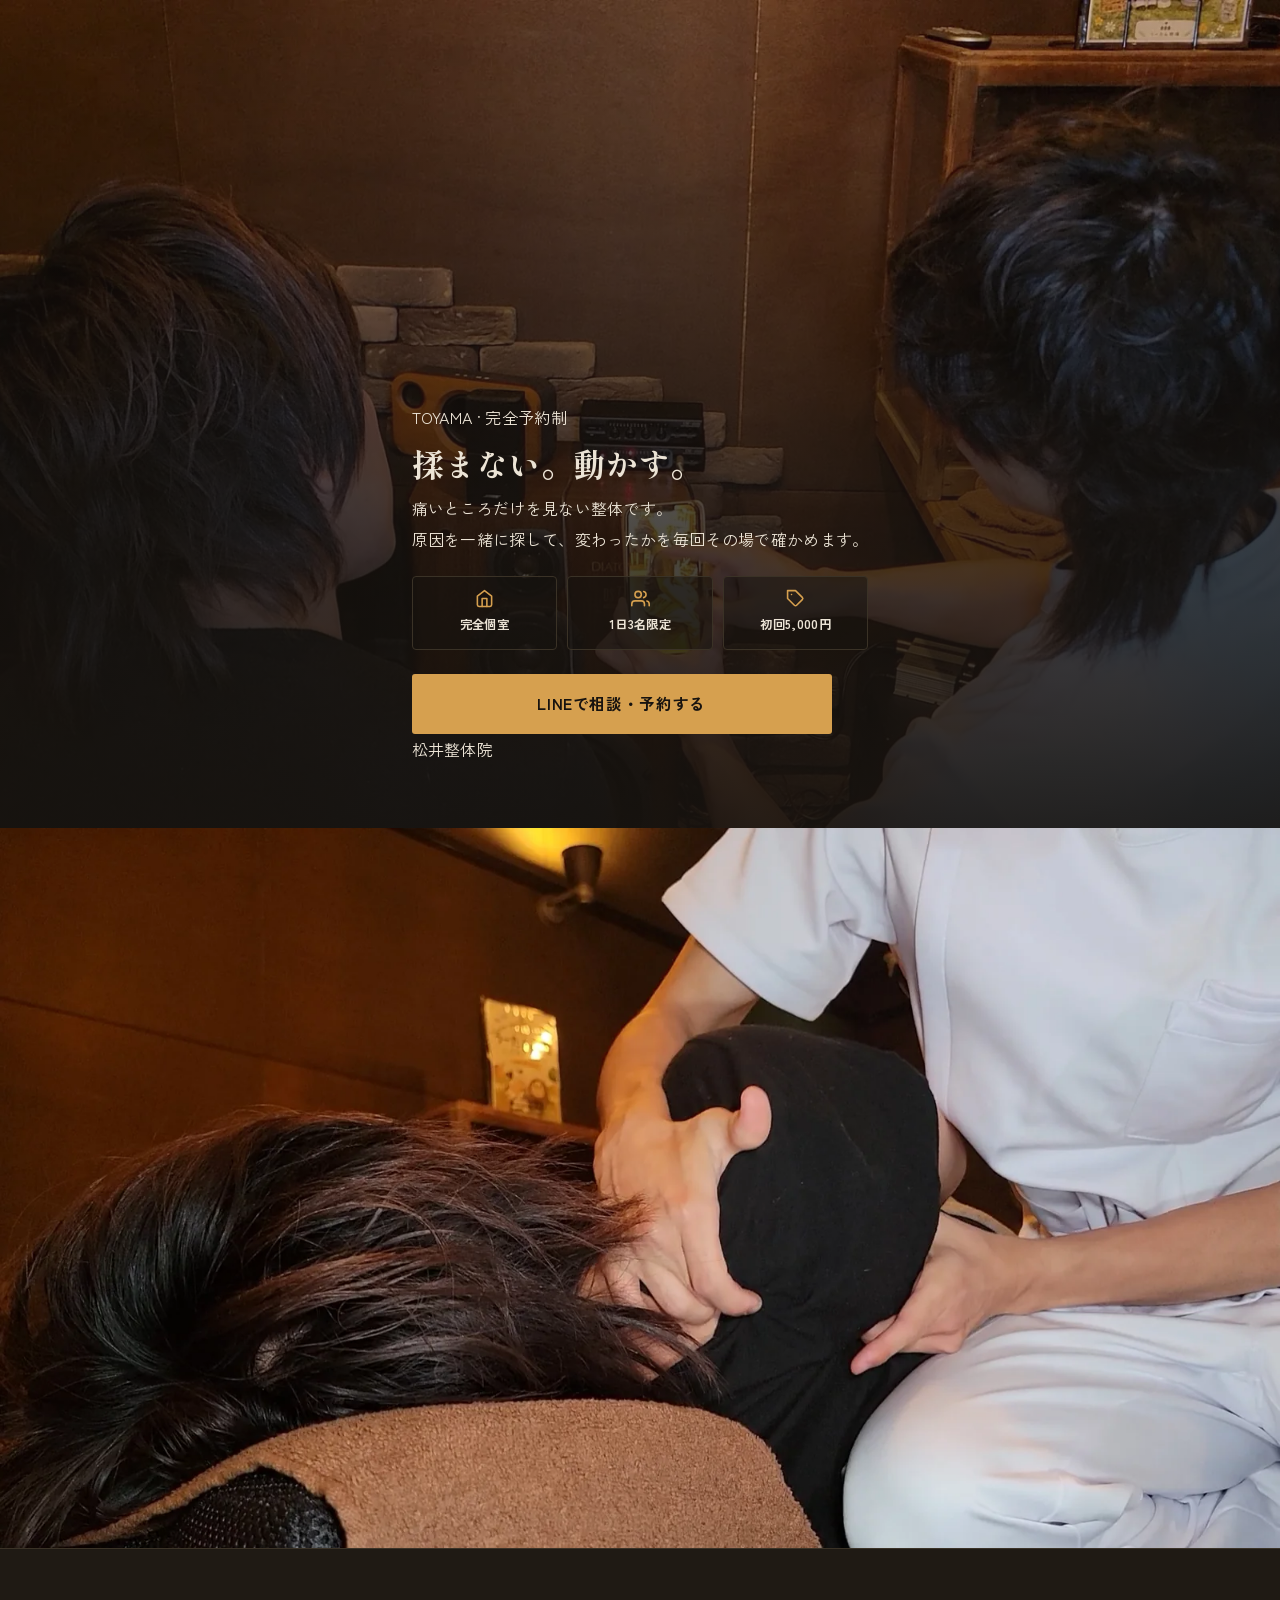
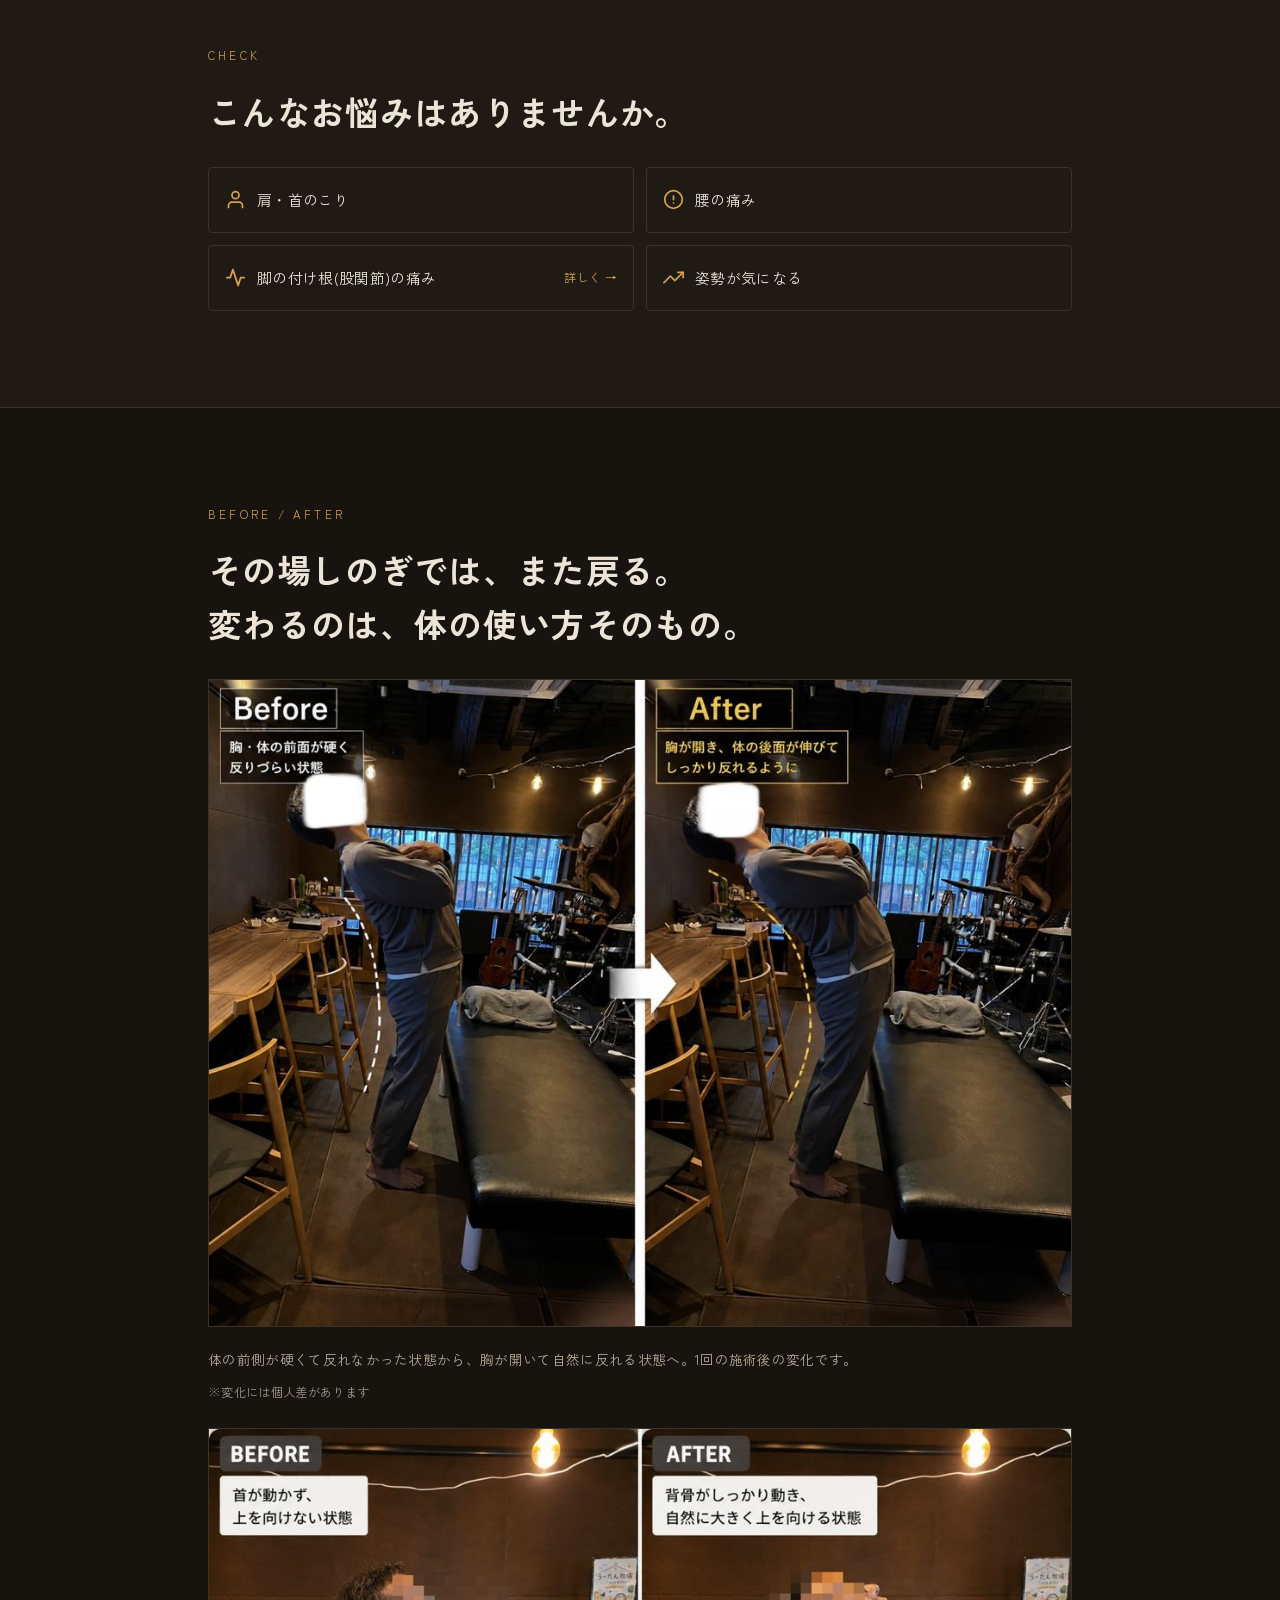
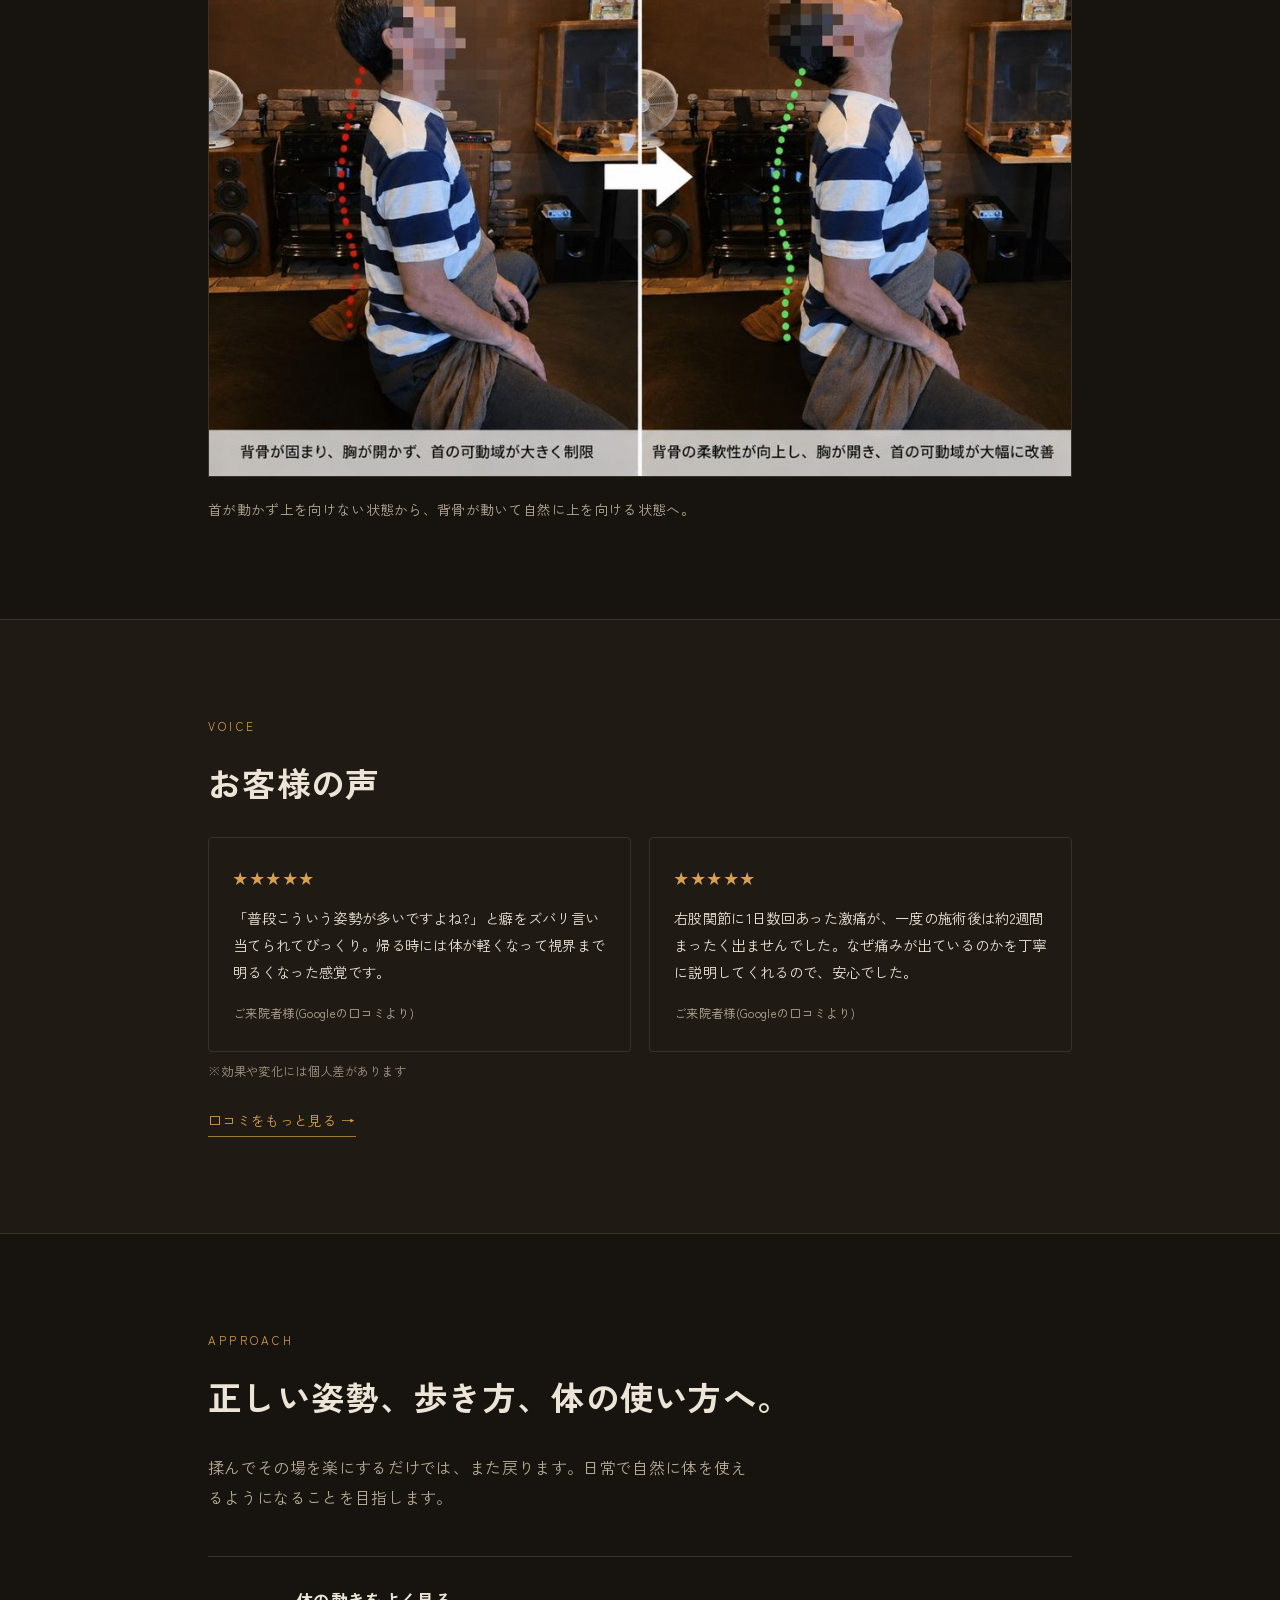
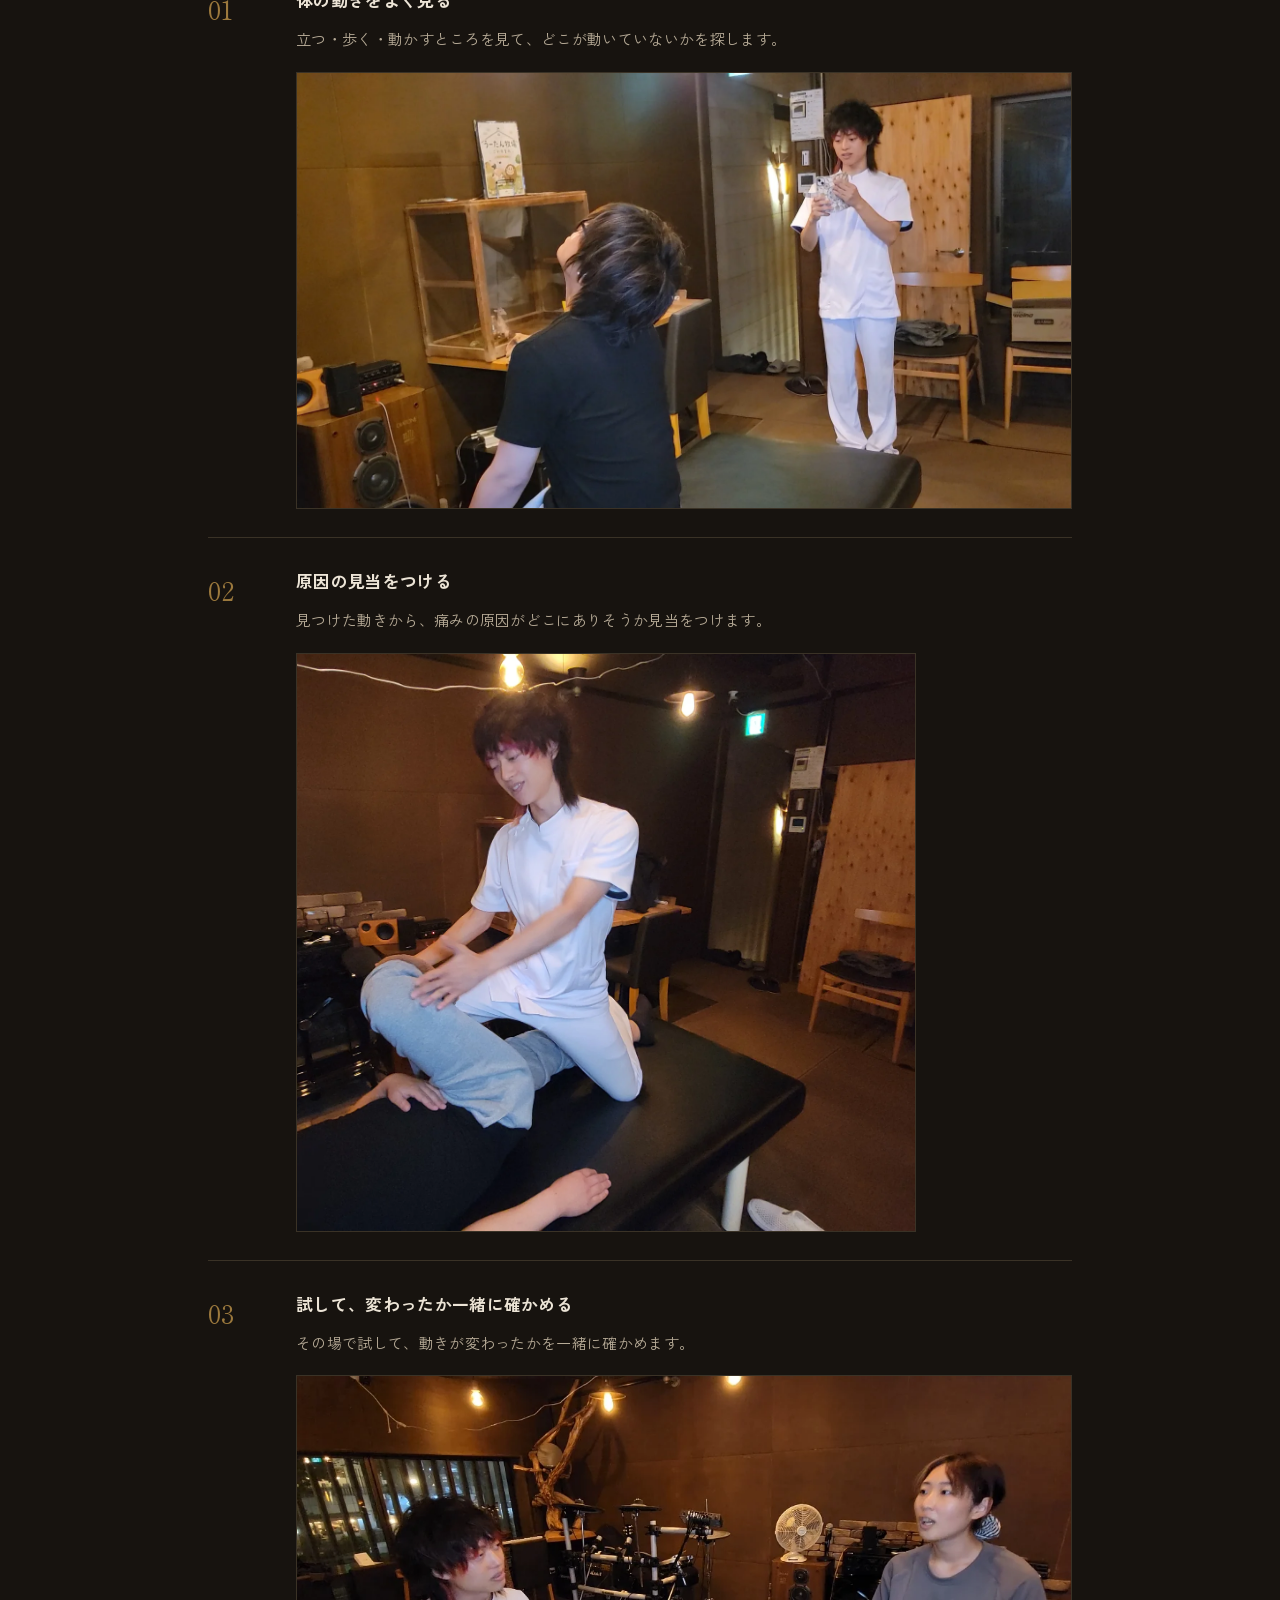
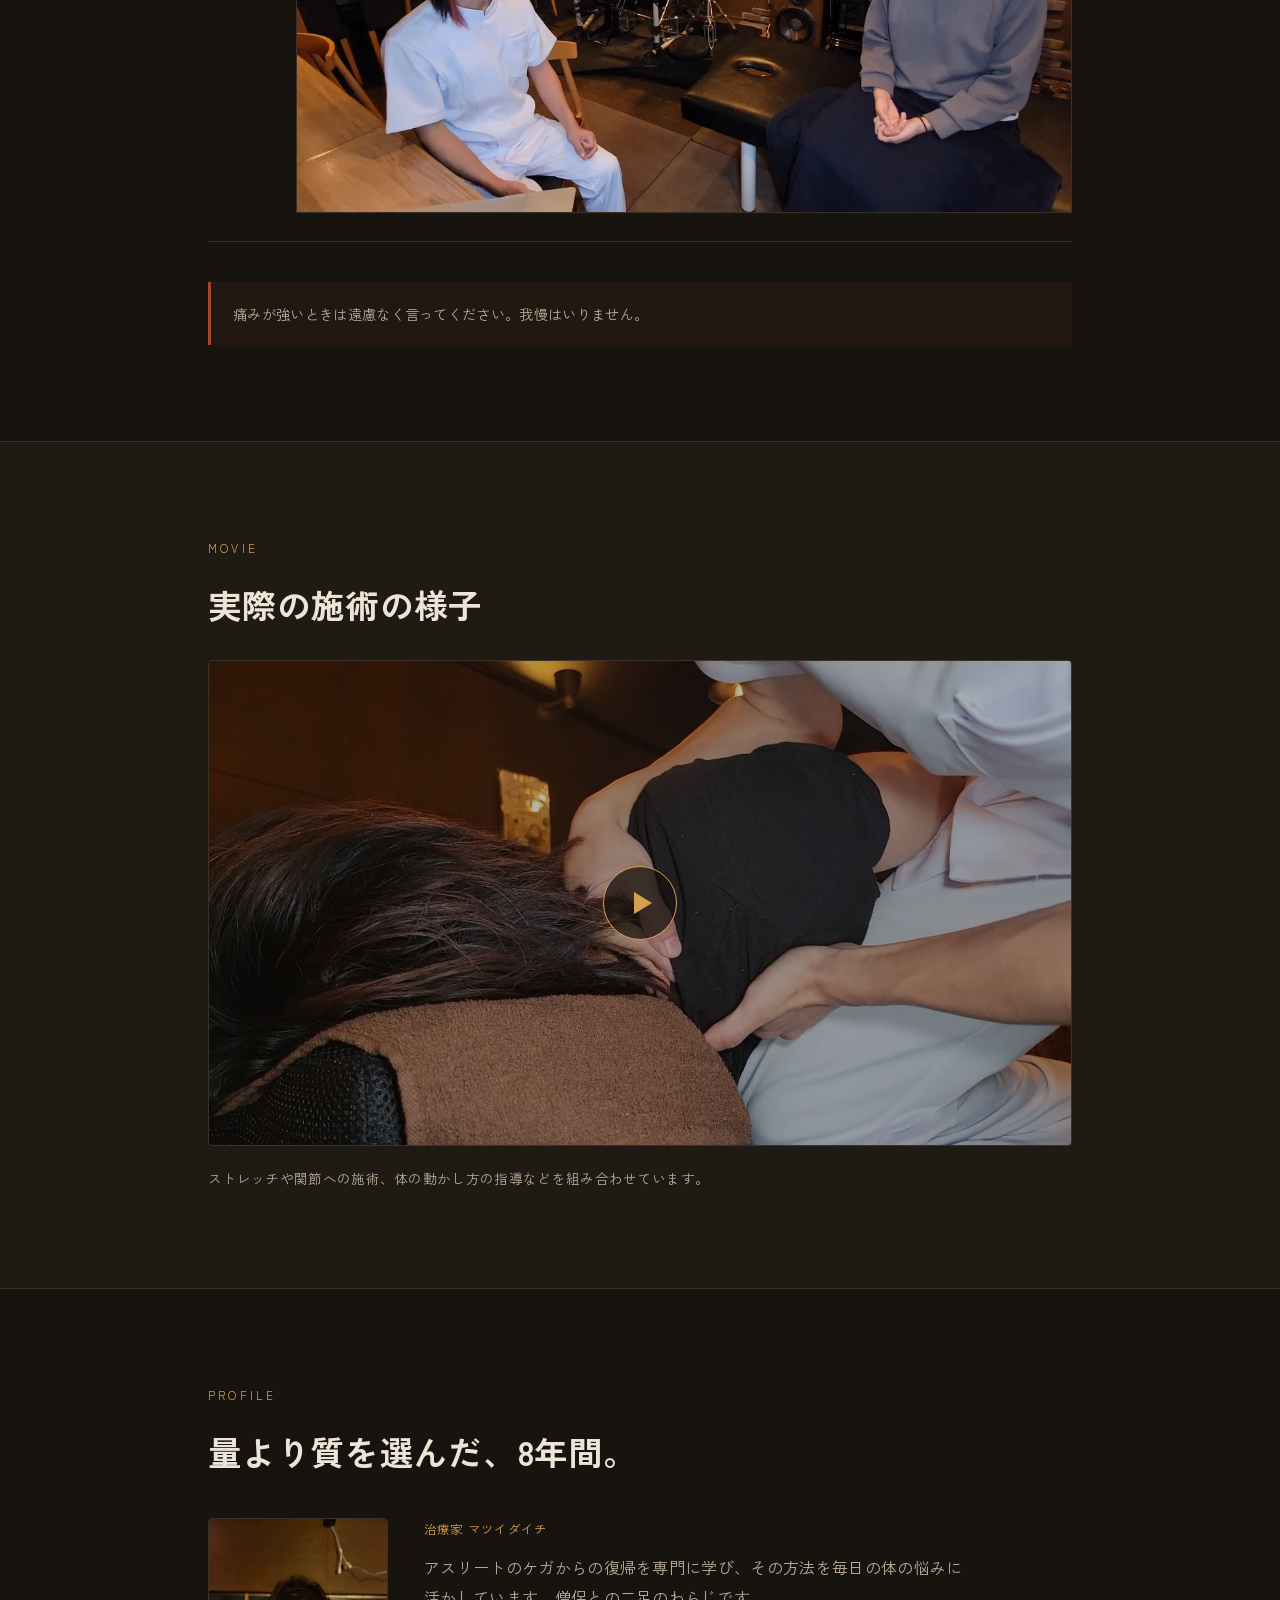
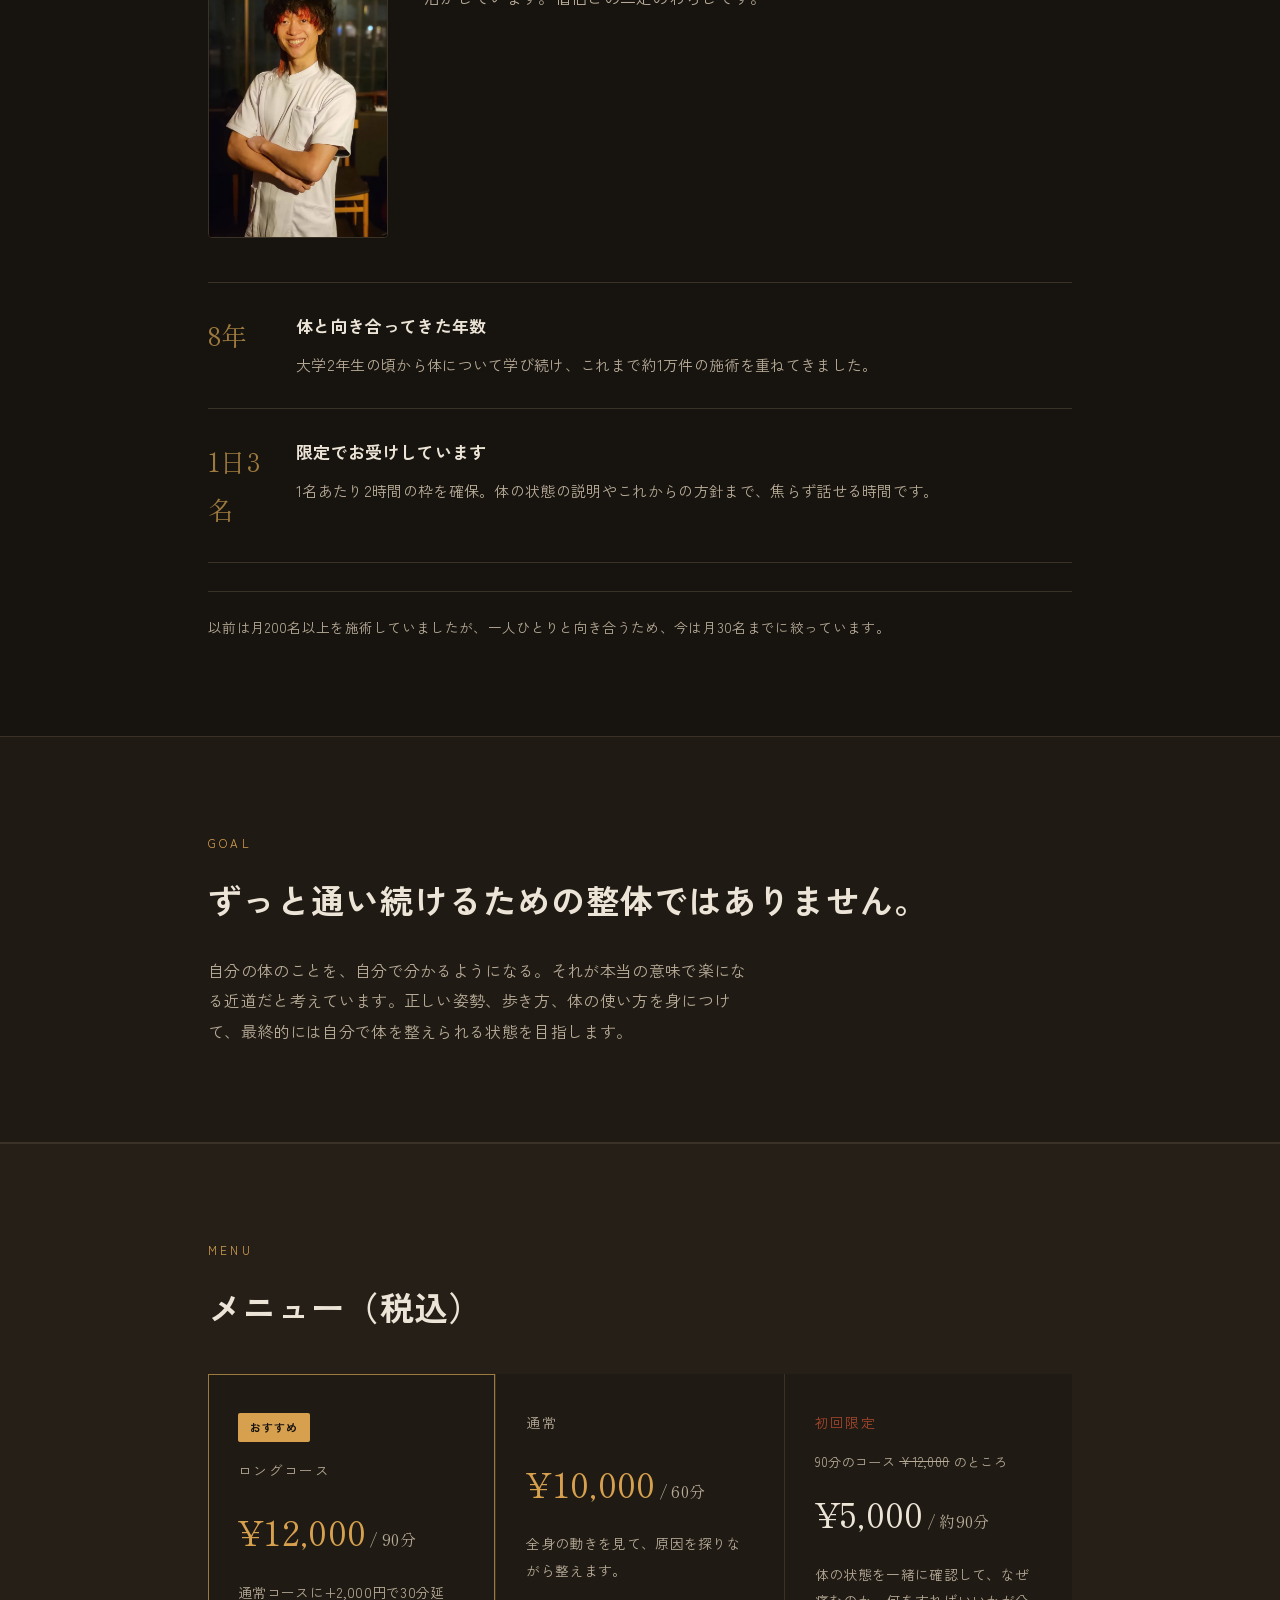
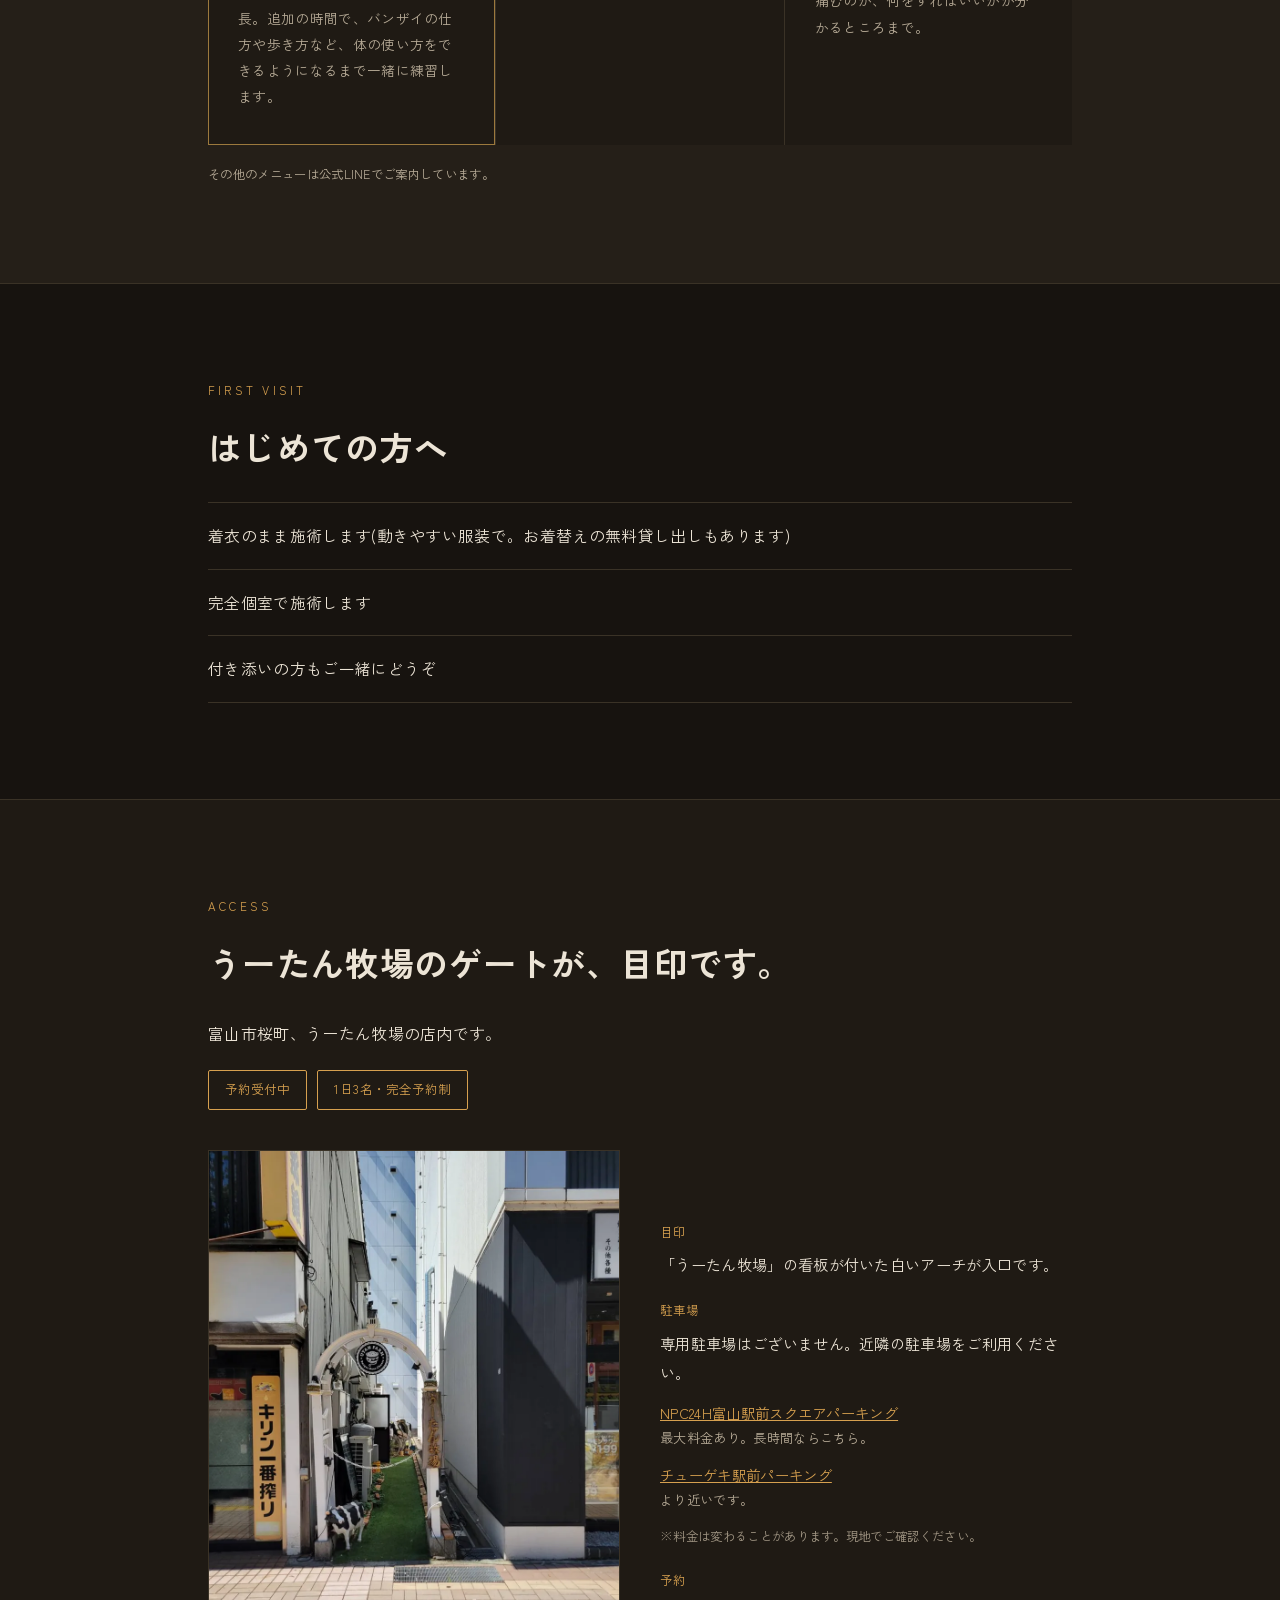
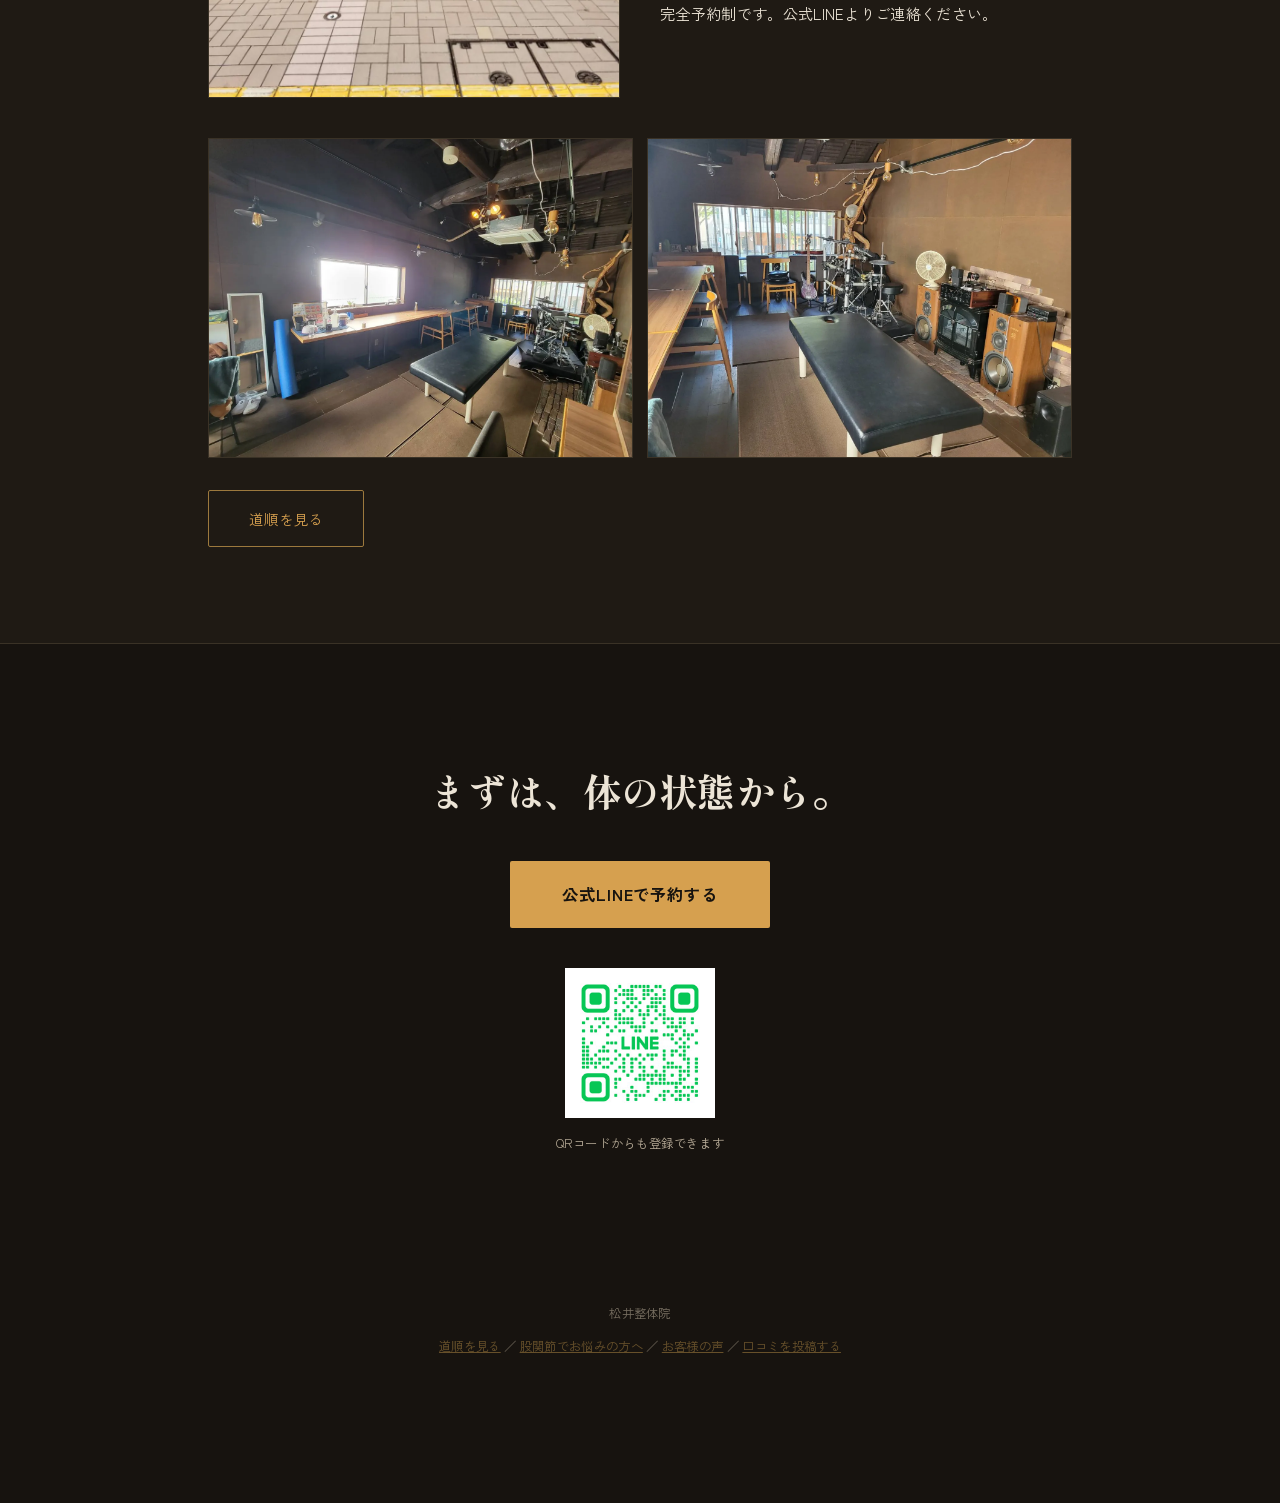
==== commit 87f4f361: "文章と構成の全面的な見直し 【1】review-wall.html: 口コミを「松井整体院」6件と「屋号変更前の店舗」2件に   分割。以前の店舗の出典を「以前の店舗のGoogle口コミより」に変更し" ====
--- a/index.html
+++ b/index.html
@@ -7,7 +7,7 @@
 <meta property="og:type" content="website">
 <meta property="og:url" content="https://starlit-salmiakki-306d95.netlify.app/">
 <meta property="og:title" content="松井整体院｜富山市・完全予約制">
-<meta property="og:description" content="毎回、体を評価し、原因を仮説立て、対策を検証する。あなたの体の専属研究員になる。富山市の完全予約制の整体院です。">
+<meta property="og:description" content="痛いところだけを見ない整体です。原因を一緒に探して、変わったかを毎回その場で確かめます。富山市の完全予約制の整体院です。">
 <meta property="og:image" content="https://starlit-salmiakki-306d95.netlify.app/images/og-image-v3.jpg">
 <meta property="og:image:width" content="1200">
 <meta property="og:image:height" content="630">
@@ -55,11 +55,115 @@
     content:"";
     position:absolute;
     inset:0;
-    background:linear-gradient(to bottom, rgba(23,19,15,.2) 0%, rgba(23,19,15,.85) 100%);
+    background:linear-gradient(to bottom, rgba(23,19,15,.15) 0%, rgba(23,19,15,.72) 55%, rgba(23,19,15,.93) 100%);
   }
   .hero .wrap{position:relative;}
   .solo-shot img{width:100%; height:auto; display:block;}
 
+
+  /* ファーストビューの要点 */
+  .hero-points{
+    list-style:none;
+    display:flex;
+    gap:10px;
+    margin:22px 0 24px;
+  }
+  .hero-points li{
+    flex:1 1 0;
+    display:flex;
+    flex-direction:column;
+    align-items:center;
+    gap:5px;
+    padding:12px 4px;
+    border:1px solid var(--line);
+    border-radius:4px;
+    background:rgba(23,19,15,.55);
+    font-size:.78rem;
+    font-weight:700;
+    white-space:nowrap;
+  }
+  .hero-points svg{width:19px; height:19px; stroke:var(--amber); fill:none; stroke-width:2;
+    stroke-linecap:round; stroke-linejoin:round;}
+  .hero-btn{
+    display:block;
+    background:var(--amber);
+    color:#17130f;
+    font-weight:700;
+    text-align:center;
+    padding:15px 28px;
+    font-size:.98rem;
+    letter-spacing:.04em;
+    text-decoration:none;
+    border-radius:3px;
+    max-width:420px;
+  }
+  .hero-btn:hover{background:#e2ac59;}
+
+  /* こんなお悩み */
+  .trouble-grid{
+    list-style:none;
+    display:grid;
+    grid-template-columns:1fr 1fr;
+    gap:12px;
+    margin-top:28px;
+  }
+  .trouble-grid li > *{
+    display:flex;
+    align-items:center;
+    gap:11px;
+    padding:18px 16px;
+    border:1px solid var(--line);
+    border-radius:4px;
+    background:var(--bg-2);
+    font-size:.92rem;
+    color:var(--ink);
+    text-decoration:none;
+    height:100%;
+  }
+  .trouble-grid a:hover{border-color:var(--amber-dim);}
+  .trouble-grid svg{flex:0 0 auto; width:21px; height:21px; stroke:var(--amber); fill:none;
+    stroke-width:2; stroke-linecap:round; stroke-linejoin:round;}
+  .trouble-grid .go{margin-left:auto; font-size:.74rem; color:var(--amber); white-space:nowrap;}
+
+  /* 個人差の注記 */
+  .ba-note{margin-top:8px; font-size:.76rem; color:var(--ink-dim); opacity:.85;}
+
+  /* 口コミ抜粋 */
+  .mini-reviews{display:grid; grid-template-columns:1fr 1fr; gap:18px; margin-top:28px;}
+  .mini-review{
+    background:var(--bg-2);
+    border:1px solid var(--line);
+    border-radius:4px;
+    padding:26px 24px;
+  }
+  .mini-review .stars{color:var(--amber); font-size:.9rem; letter-spacing:.18em; margin-bottom:12px;}
+  .mini-review p{font-size:.9rem; color:var(--ink); line-height:1.9;}
+  .mini-review .meta{margin-top:16px; font-size:.76rem; color:var(--ink-dim);}
+  .more-link{
+    display:inline-block;
+    margin-top:24px;
+    font-size:.86rem;
+    color:var(--amber);
+    text-decoration:none;
+    border-bottom:1px solid var(--amber-dim);
+    padding-bottom:3px;
+  }
+
+  /* 駐車場 */
+  .parking-list{list-style:none; margin:12px 0 0;}
+  .parking-list li{margin-top:10px; font-size:.9rem;}
+  .parking-list a{color:var(--amber); text-decoration:underline;}
+  .parking-list span{display:block; font-size:.82rem; color:var(--ink-dim);}
+  .parking-note{display:block; margin-top:12px; font-size:.78rem; color:var(--ink-dim); opacity:.85;}
+
+  /* プロフィールの補足 */
+  .profile-note{
+    margin-top:28px;
+    padding-top:22px;
+    border-top:1px solid var(--line);
+    font-size:.86rem;
+    color:var(--ink-dim);
+  }
 
   /* SECTION GENERIC */
   section{padding:96px 0;}
@@ -345,13 +449,19 @@
     .ba-headline span{display:block;}
     .access-headline span{display:block;}
     .ba-headline .ba-br{display:none;}
-    .hero{min-height:70vh;}
-    .hero-media img{object-position:center 45%;}
+    .hero{min-height:88vh; padding-bottom:30px;}
+    .hero-media img{object-position:center 40%;}
+    .hero-points{gap:7px; margin:18px 0 18px;}
+    .hero-points li{font-size:.72rem; padding:10px 2px;}
+    .hero-points svg{width:17px; height:17px;}
+    .mini-reviews{grid-template-columns:1fr;}
+    .trouble-grid{grid-template-columns:1fr;}
   }
 </style>
 </head>
 <body>
 
+<!-- 1. ファーストビュー -->
 <div class="hero">
   <div class="hero-media">
     <picture>
@@ -362,7 +472,13 @@
   <div class="wrap">
     <div class="eyebrow">TOYAMA · 完全予約制</div>
     <h1 class="mincho"><span>揉まない。</span><span>動かす。</span></h1>
-    <p class="sub">毎回、体を評価し、原因を仮説立て、対策を検証する。<br>あなたの体の専属研究員になる。</p>
+    <p class="sub">痛いところだけを見ない整体です。<br>原因を一緒に探して、変わったかを毎回その場で確かめます。</p>
+    <ul class="hero-points">
+      <li><svg viewBox="0 0 24 24" aria-hidden="true"><path d="M3 9l9-7 9 7v11a2 2 0 0 1-2 2H5a2 2 0 0 1-2-2z"/><polyline points="9 22 9 12 15 12 15 22"/></svg>完全個室</li>
+      <li><svg viewBox="0 0 24 24" aria-hidden="true"><path d="M17 21v-2a4 4 0 0 0-4-4H5a4 4 0 0 0-4 4v2"/><circle cx="9" cy="7" r="4"/><path d="M23 21v-2a4 4 0 0 0-3-3.87"/><path d="M16 3.13a4 4 0 0 1 0 7.75"/></svg>1日3名限定</li>
+      <li><svg viewBox="0 0 24 24" aria-hidden="true"><path d="M20.59 13.41l-7.17 7.17a2 2 0 0 1-2.83 0L2 12V2h10l8.59 8.59a2 2 0 0 1 0 2.82z"/><line x1="7" y1="7" x2="7.01" y2="7"/></svg>初回5,000円</li>
+    </ul>
+    <a class="hero-btn" href="https://lin.ee/ozaeHCLi" target="_blank" rel="noopener">LINEで相談・予約する</a>
     <div class="shopname">松井整体院</div>
   </div>
 </div>
@@ -374,29 +490,68 @@
   </picture>
 </div>
 
+<!-- 2. こんなお悩みありませんか -->
 <section class="ba-section">
+  <div class="wrap">
+    <div class="label">CHECK</div>
+    <h2 class="headline">こんなお悩みはありませんか。</h2>
+    <ul class="trouble-grid">
+      <li><div><svg viewBox="0 0 24 24" aria-hidden="true"><path d="M20 21v-2a4 4 0 0 0-4-4H8a4 4 0 0 0-4 4v2"/><circle cx="12" cy="7" r="4"/></svg>肩・首のこり</div></li>
+      <li><div><svg viewBox="0 0 24 24" aria-hidden="true"><circle cx="12" cy="12" r="10"/><line x1="12" y1="8" x2="12" y2="12"/><line x1="12" y1="16" x2="12.01" y2="16"/></svg>腰の痛み</div></li>
+      <li><a href="/hip.html"><svg viewBox="0 0 24 24" aria-hidden="true"><polyline points="22 12 18 12 15 21 9 3 6 12 2 12"/></svg>脚の付け根(股関節)の痛み<span class="go">詳しく →</span></a></li>
+      <li><div><svg viewBox="0 0 24 24" aria-hidden="true"><polyline points="23 6 13.5 15.5 8.5 10.5 1 18"/><polyline points="17 6 23 6 23 12"/></svg>姿勢が気になる</div></li>
+    </ul>
+  </div>
+</section>
+
+<!-- 3. BEFORE / AFTER -->
+<section>
   <div class="wrap">
     <div class="label">BEFORE / AFTER</div>
     <h2 class="headline ba-headline"><span>その場しのぎでは、</span><span>また戻る。</span><br class="ba-br"><span>変わるのは、</span><span>体の使い方そのもの。</span></h2>
     <img class="ba-img" src="[data-uri]" alt="施術によるBefore/After">
-    <p class="ba-cap">体の前面が硬く反りづらい状態から、胸が開き後面が伸びて自然に反れる状態へ。一回の施術でここまで変化します。</p>
+    <p class="ba-cap">体の前側が硬くて反れなかった状態から、胸が開いて自然に反れる状態へ。1回の施術後の変化です。</p>
+    <p class="ba-note">※変化には個人差があります</p>
     <img class="ba-img" style="margin-top:24px;" src="[data-uri]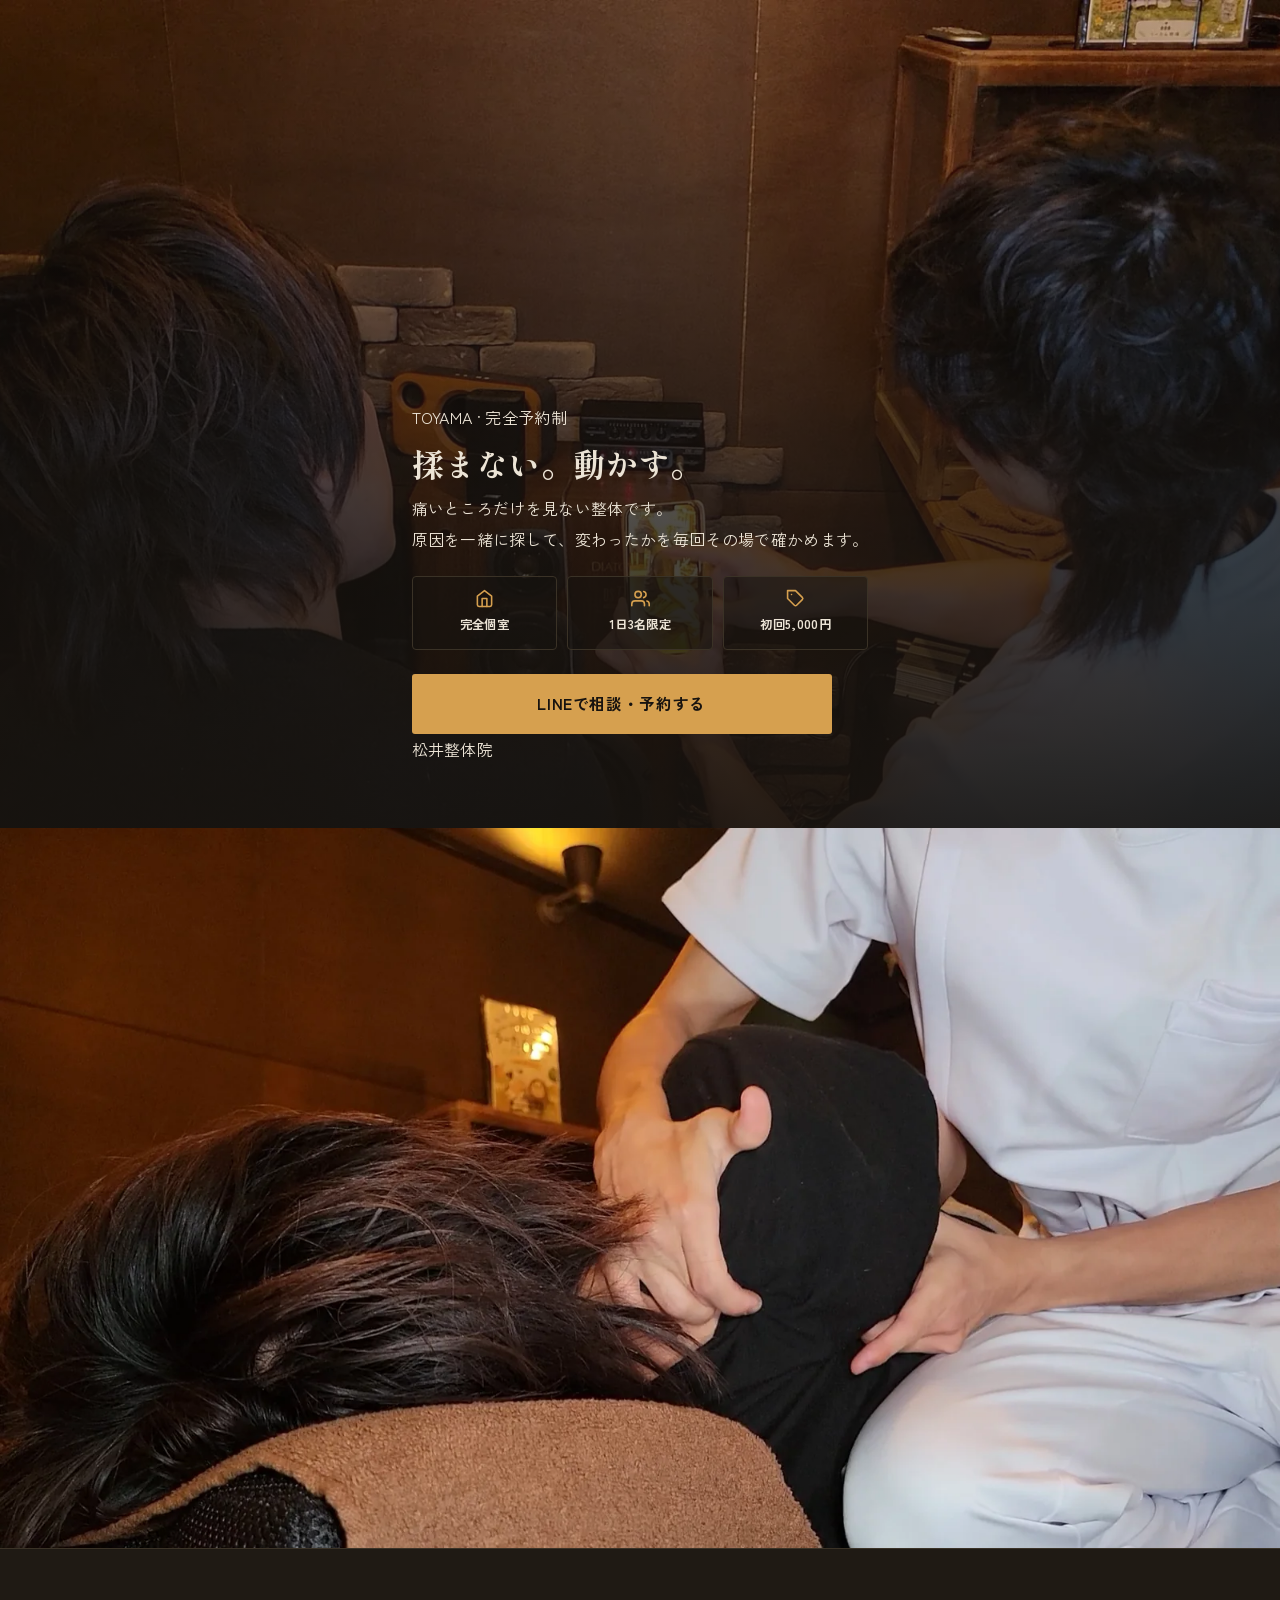
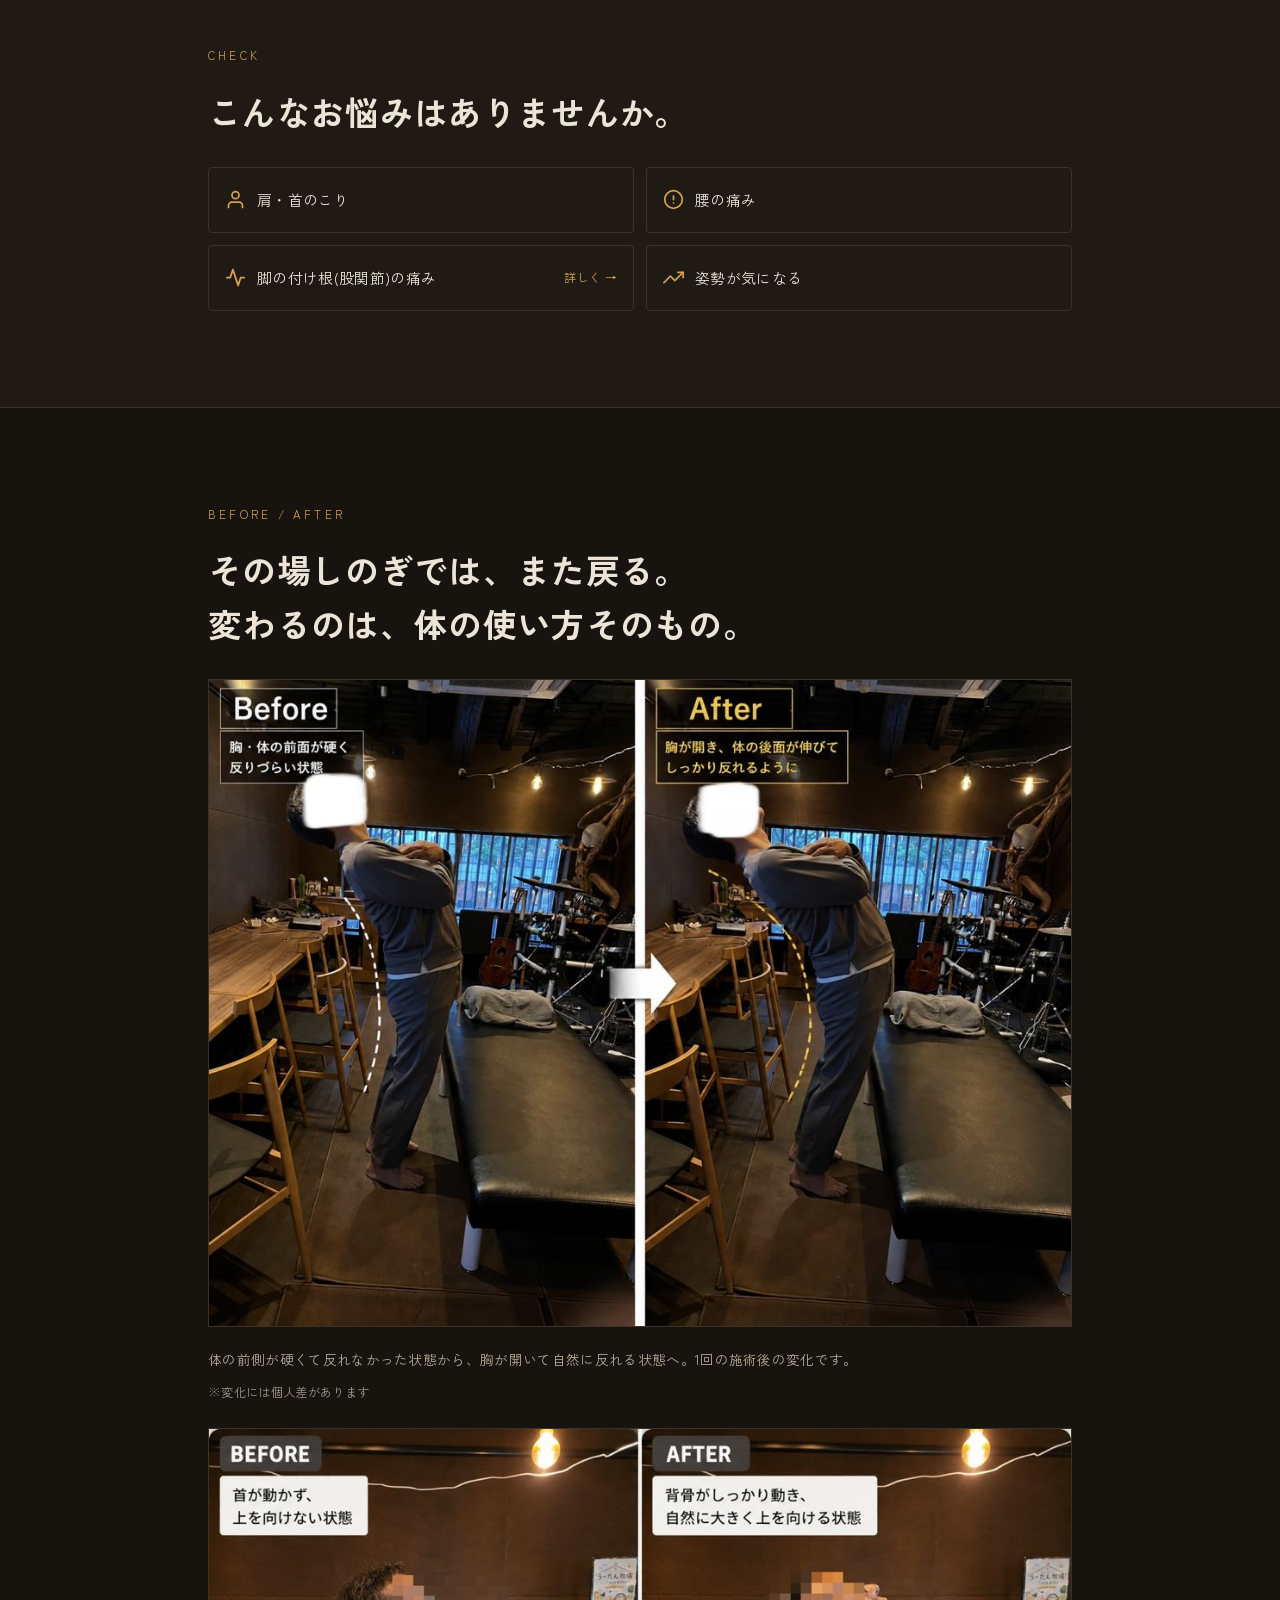
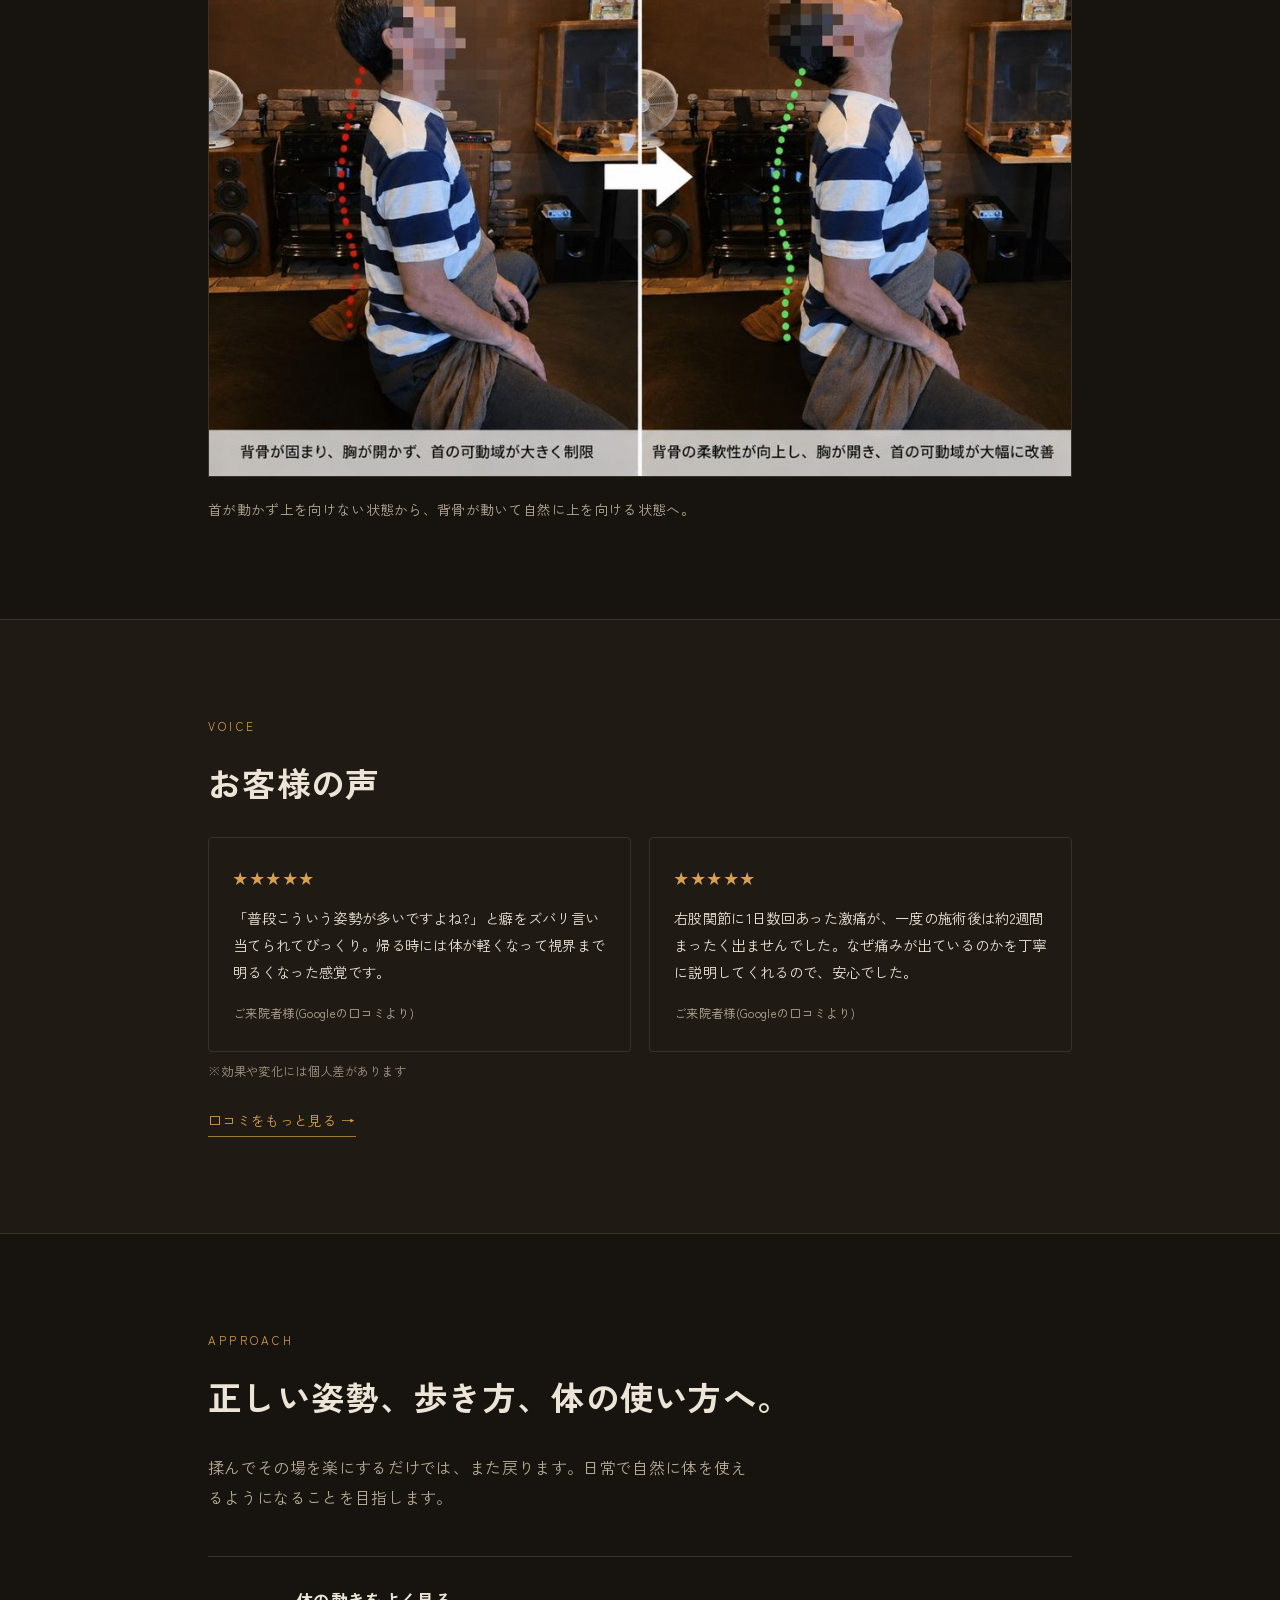
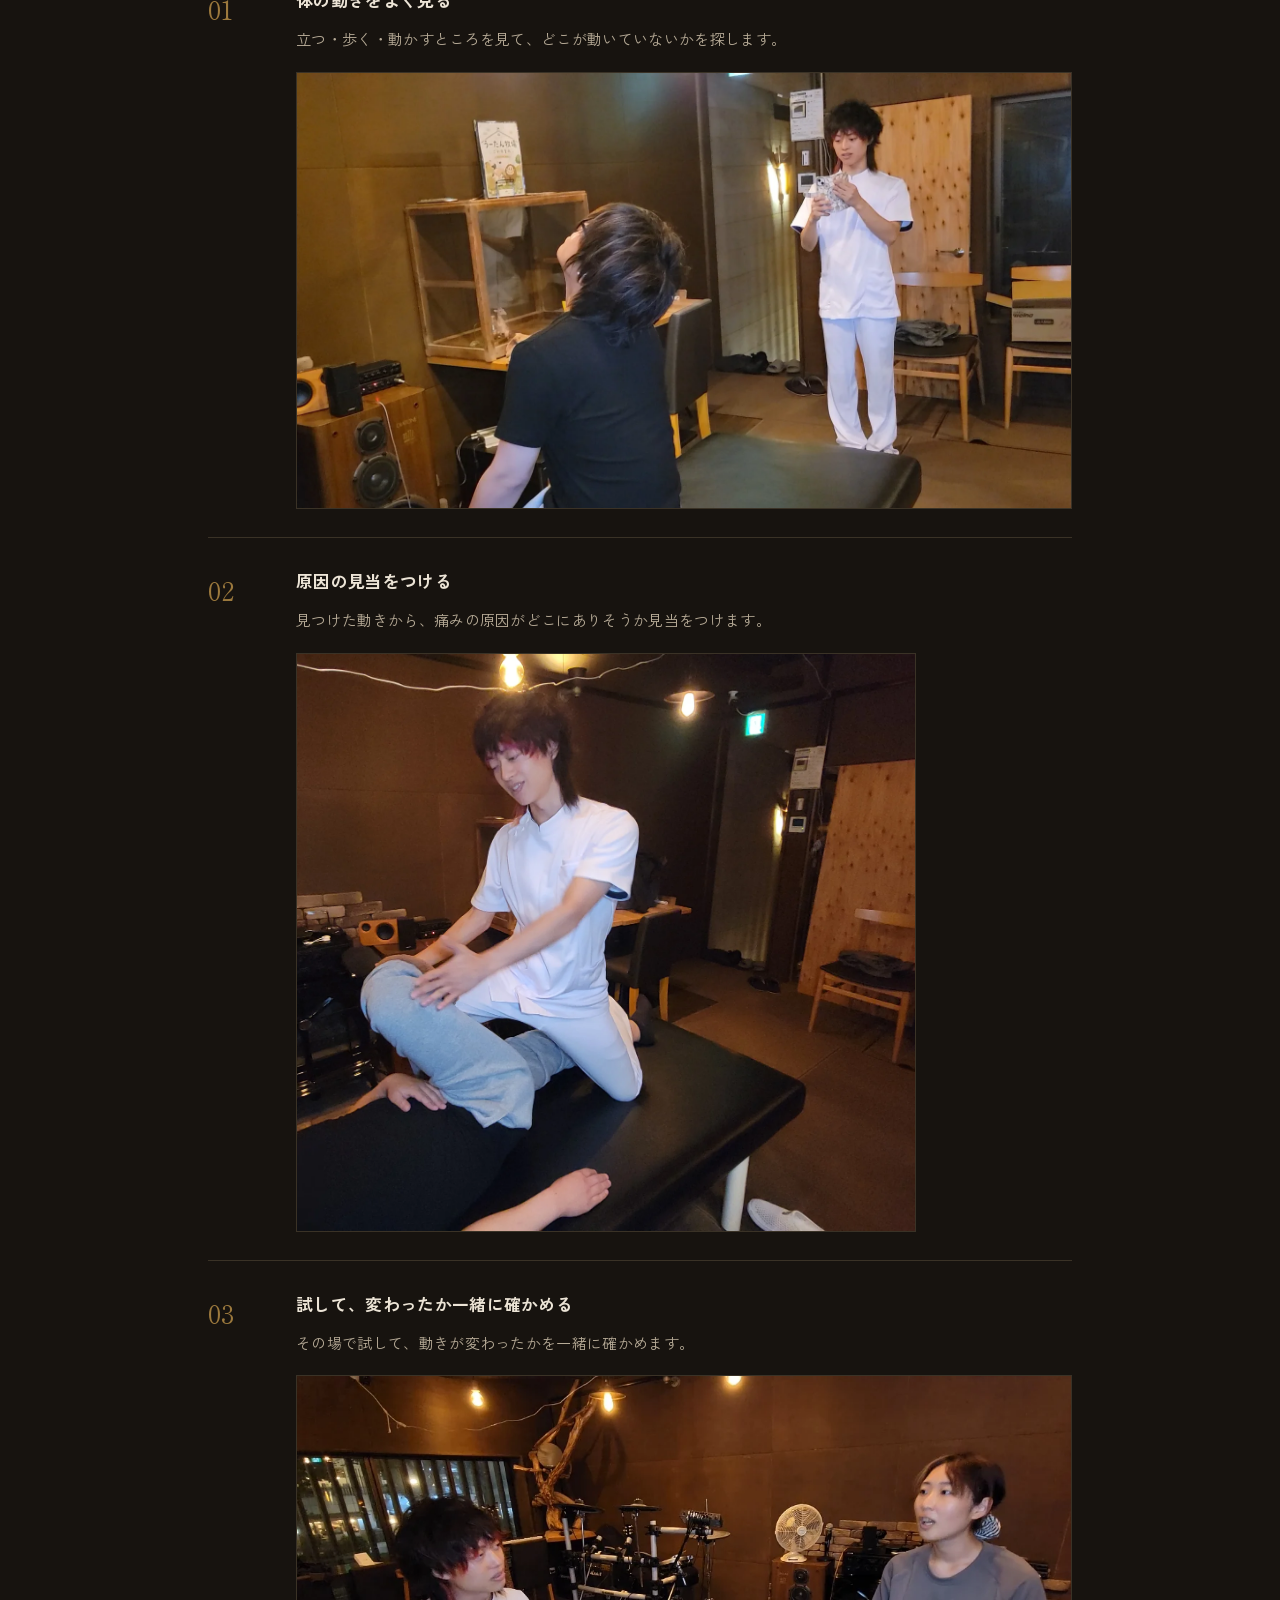
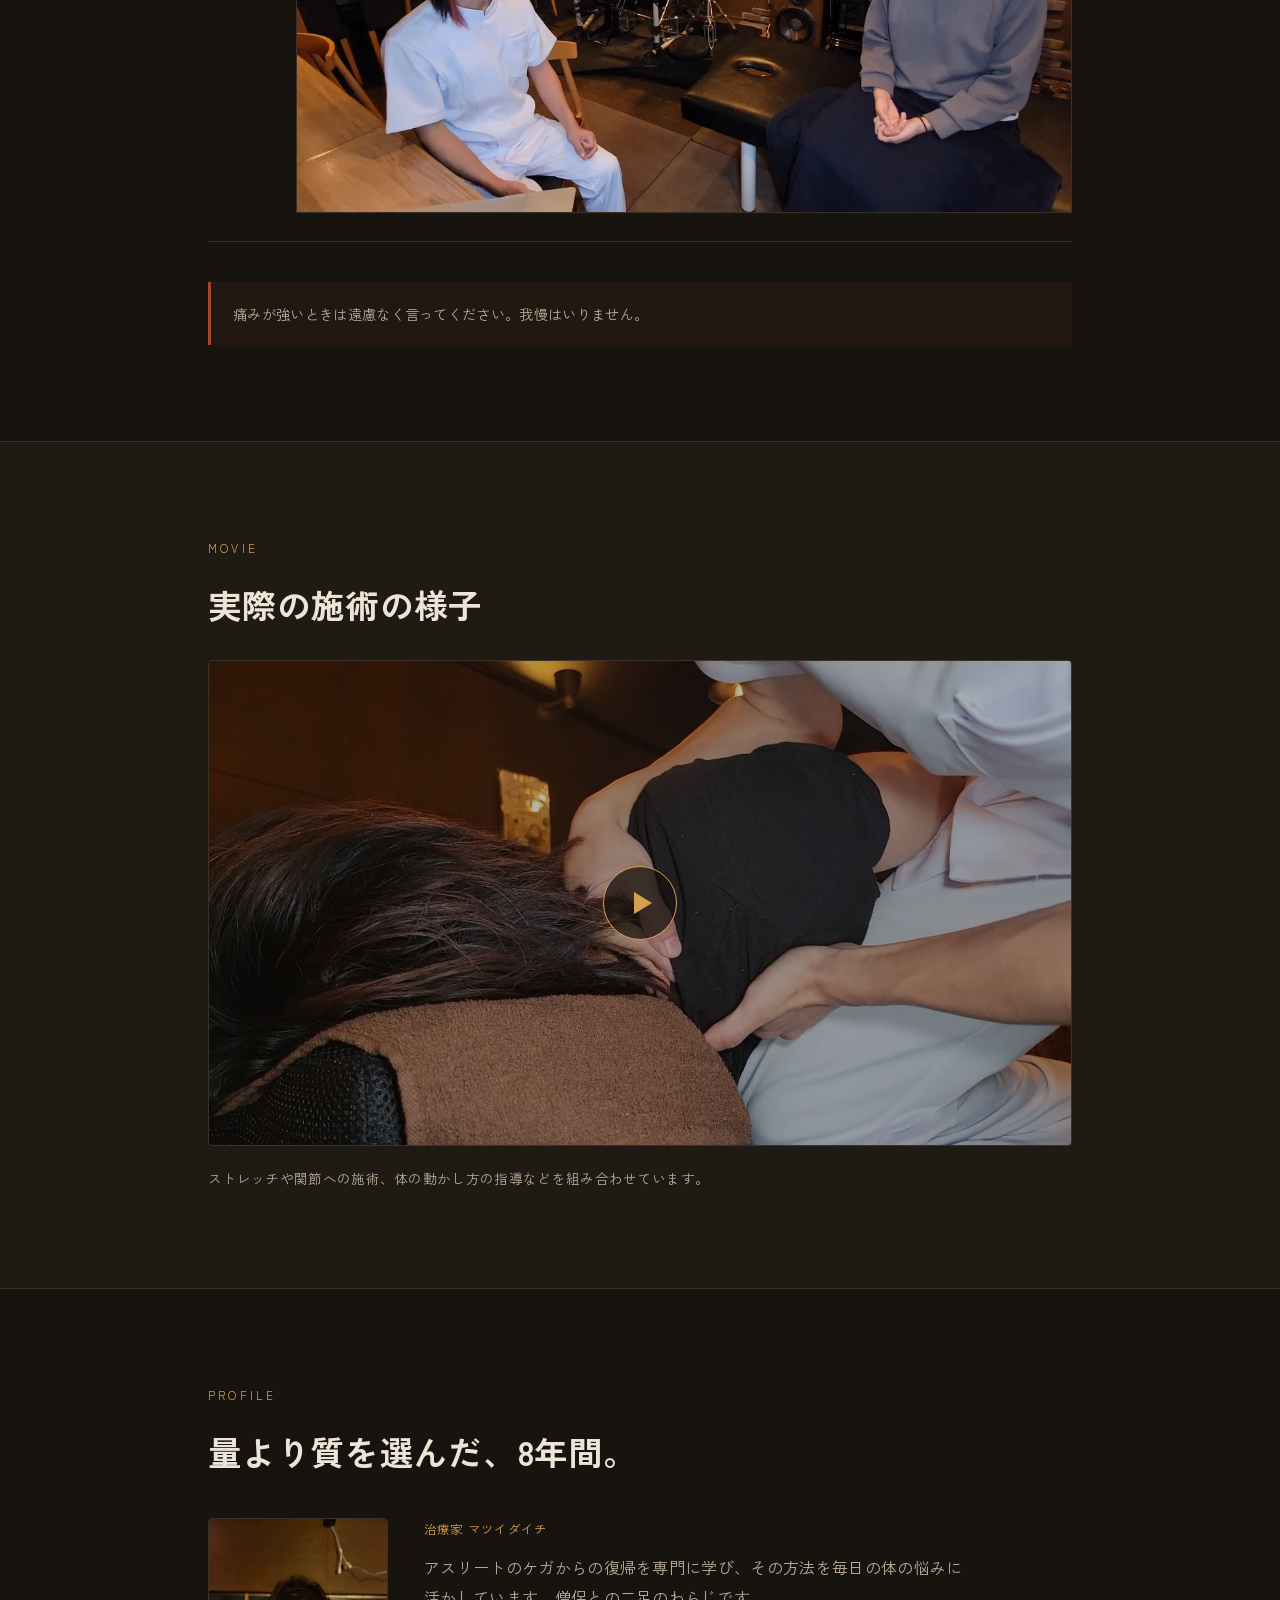
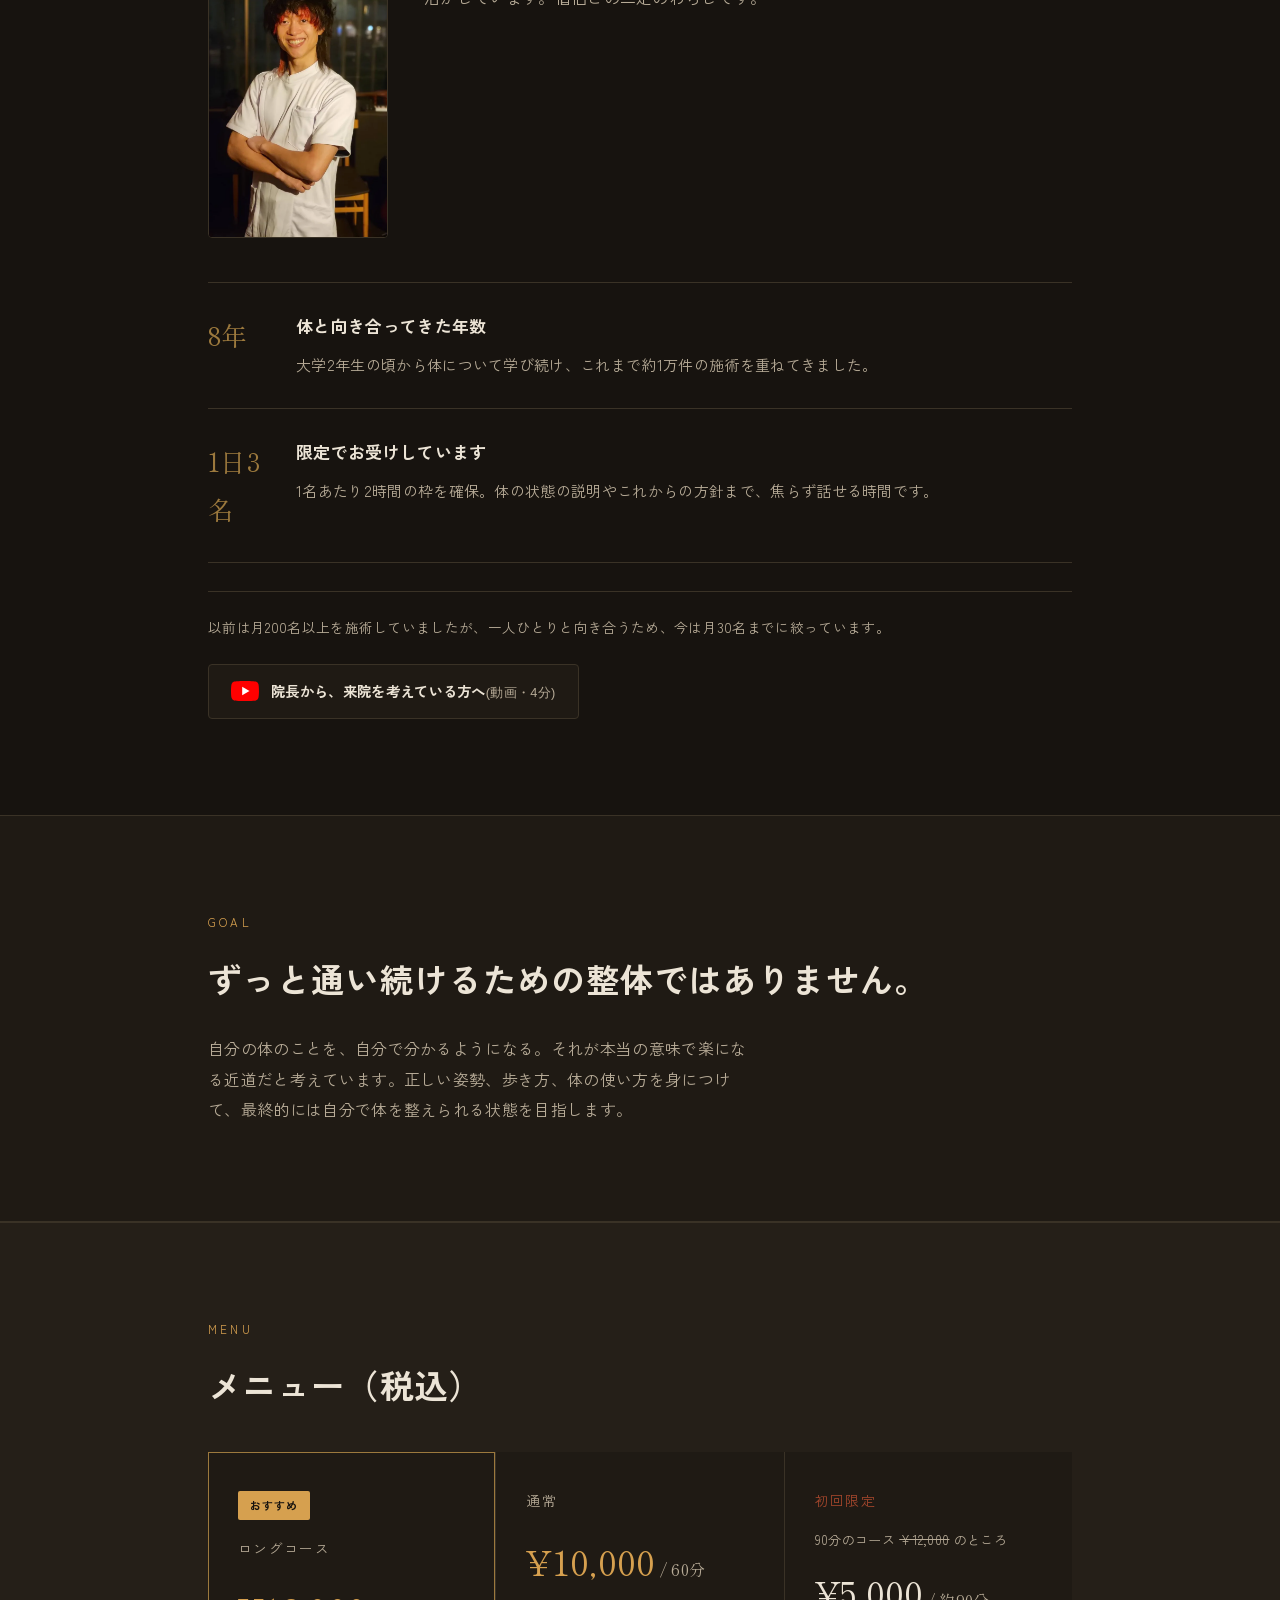
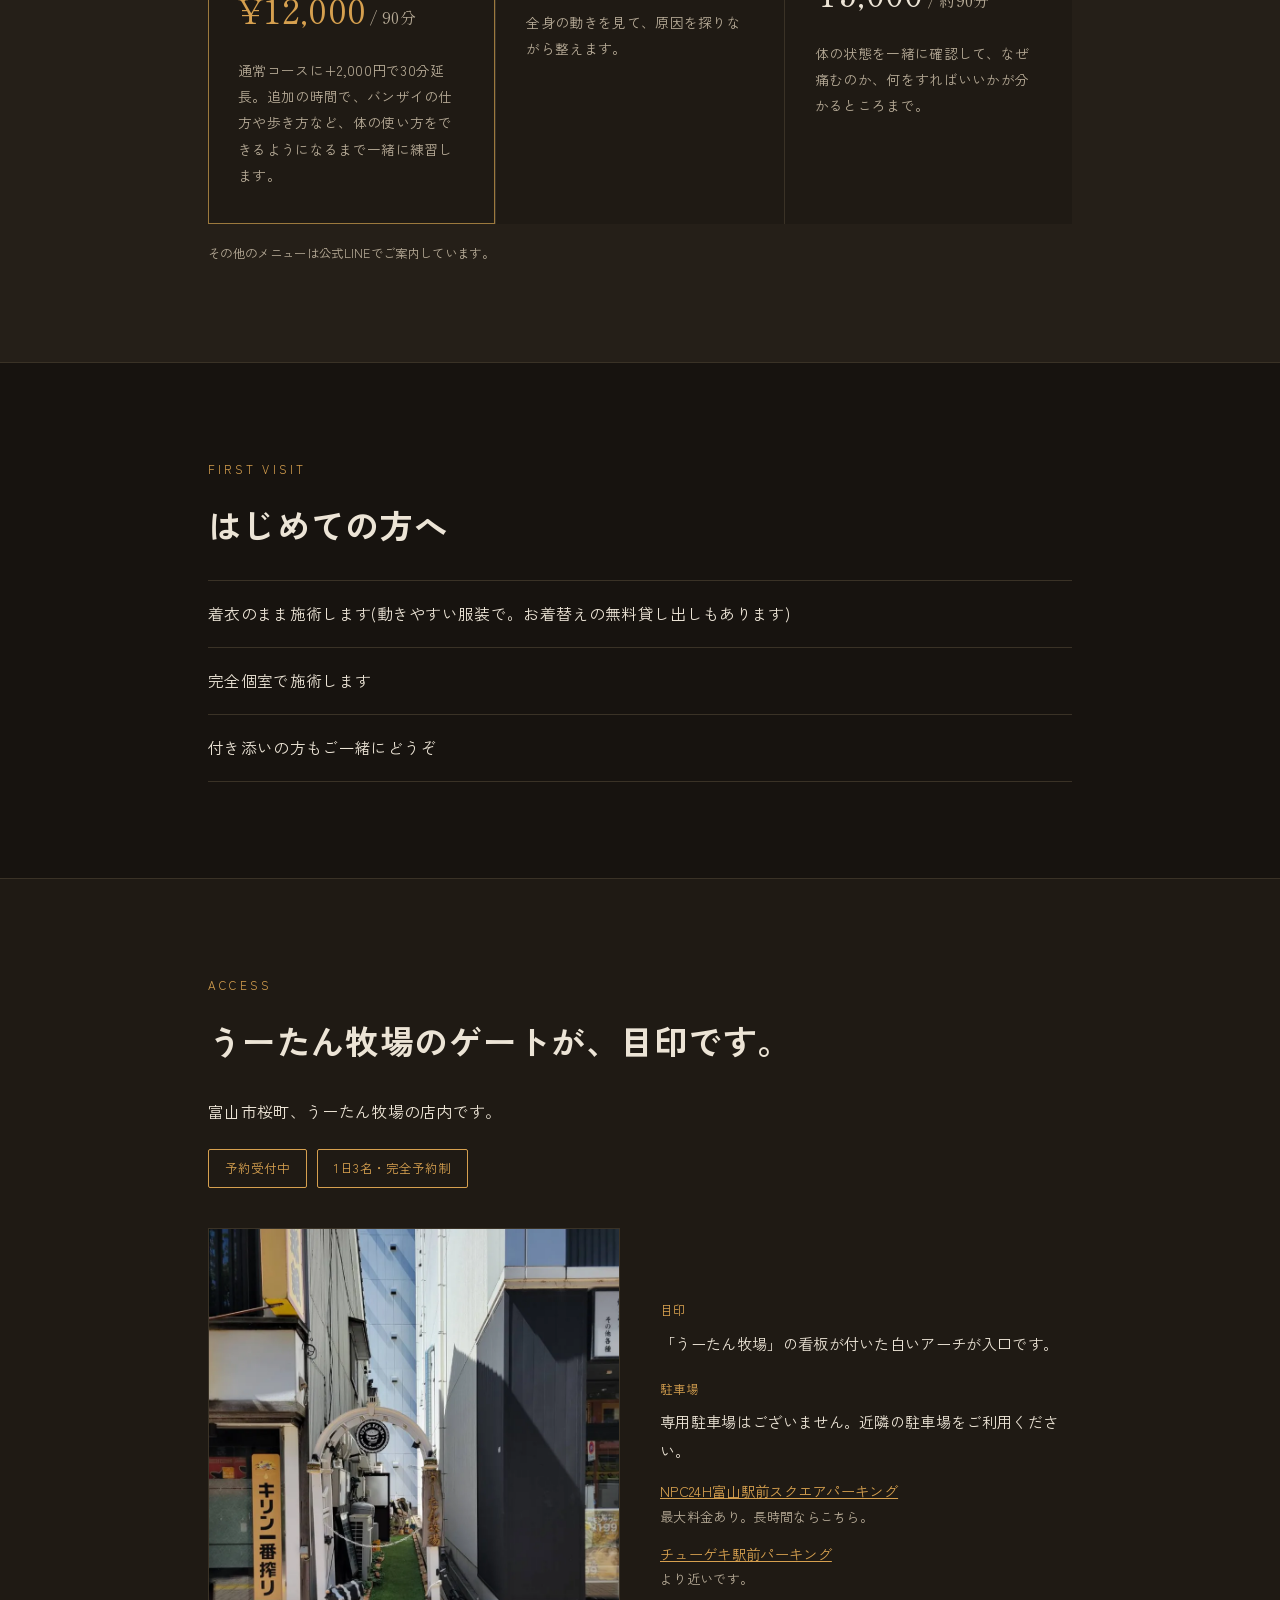
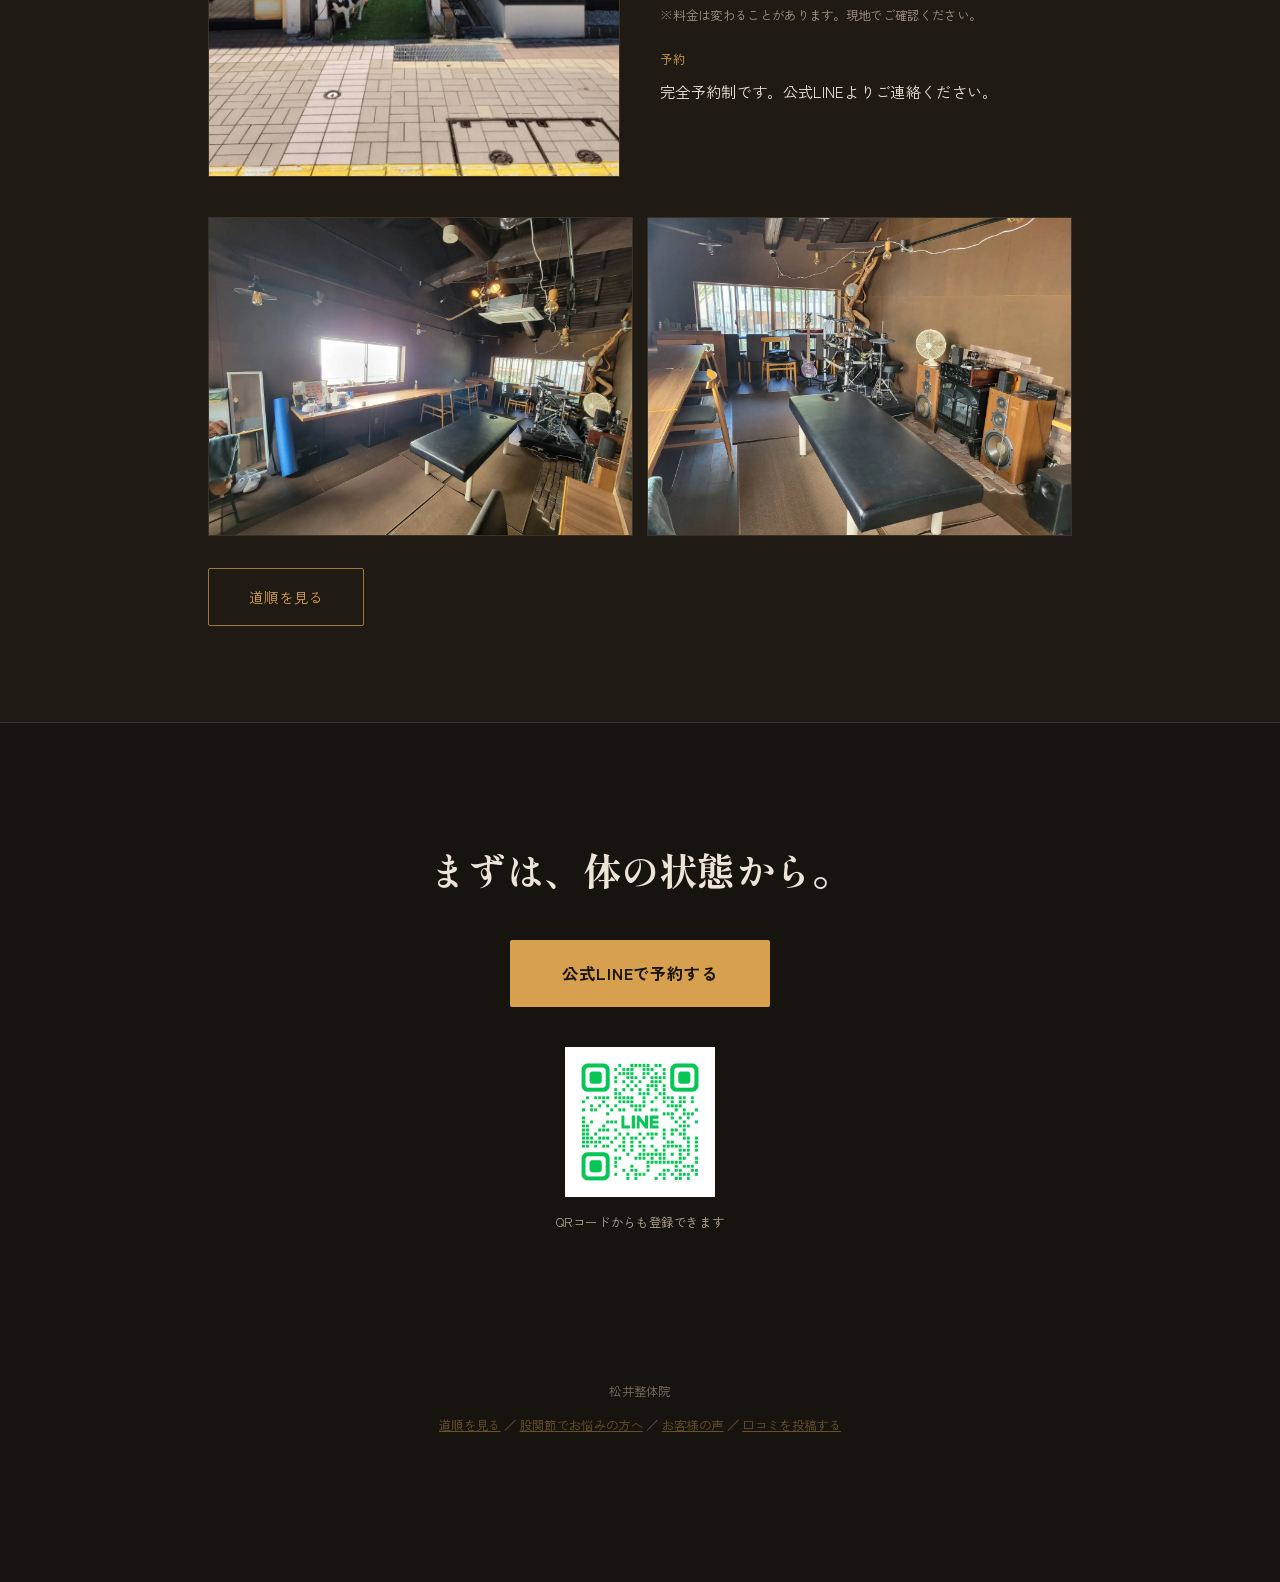
==== commit 770c31c0: "プロフィールに院長の動画へのテキストリンクを追加 プロフィールセクションの一番下に、YouTubeの再生アイコンを添えた ボタン風のテキストリンクを追加(新しいタブで開く)。 トップ6番の短い動画の埋" ====
--- a/index.html
+++ b/index.html
@@ -156,6 +156,26 @@
   .parking-list span{display:block; font-size:.82rem; color:var(--ink-dim);}
   .parking-note{display:block; margin-top:12px; font-size:.78rem; color:var(--ink-dim); opacity:.85;}
 
+  /* 院長の動画へのテキストリンク */
+  .video-link{
+    display:inline-flex;
+    align-items:center;
+    gap:12px;
+    margin-top:24px;
+    padding:14px 22px;
+    border:1px solid var(--line);
+    border-radius:4px;
+    background:var(--bg-2);
+    color:var(--ink);
+    font-size:.9rem;
+    font-weight:700;
+    line-height:1.6;
+    text-decoration:none;
+  }
+  .video-link:hover{border-color:var(--amber-dim); background:var(--panel);}
+  .video-link svg{flex:0 0 auto; width:28px; height:20px;}
+  .video-link .meta{font-weight:500; font-size:.8rem; color:var(--ink-dim); white-space:nowrap;}
+
   /* プロフィールの補足 */
   .profile-note{
     margin-top:28px;
@@ -639,6 +659,11 @@
       </div>
     </div>
     <p class="profile-note">以前は月200名以上を施術していましたが、一人ひとりと向き合うため、今は月30名までに絞っています。</p>
+
+    <a class="video-link" href="https://youtu.be/XWmk9ghCdOk" target="_blank" rel="noopener">
+      <svg viewBox="0 0 28 20" aria-hidden="true"><path fill="#FF0000" d="M27.4 3.1A3.5 3.5 0 0 0 24.9.6C22.7 0 14 0 14 0S5.3 0 3.1.6A3.5 3.5 0 0 0 .6 3.1C0 5.3 0 10 0 10s0 4.7.6 6.9a3.5 3.5 0 0 0 2.5 2.5C5.3 20 14 20 14 20s8.7 0 10.9-.6a3.5 3.5 0 0 0 2.5-2.5C28 14.7 28 10 28 10s0-4.7-.6-6.9z"/><path fill="#fff" d="M11.2 14.3 18.5 10l-7.3-4.3z"/></svg>
+      <span>院長から、来院を考えている方へ<span class="meta">(動画・4分)</span></span>
+    </a>
   </div>
 </section>
 
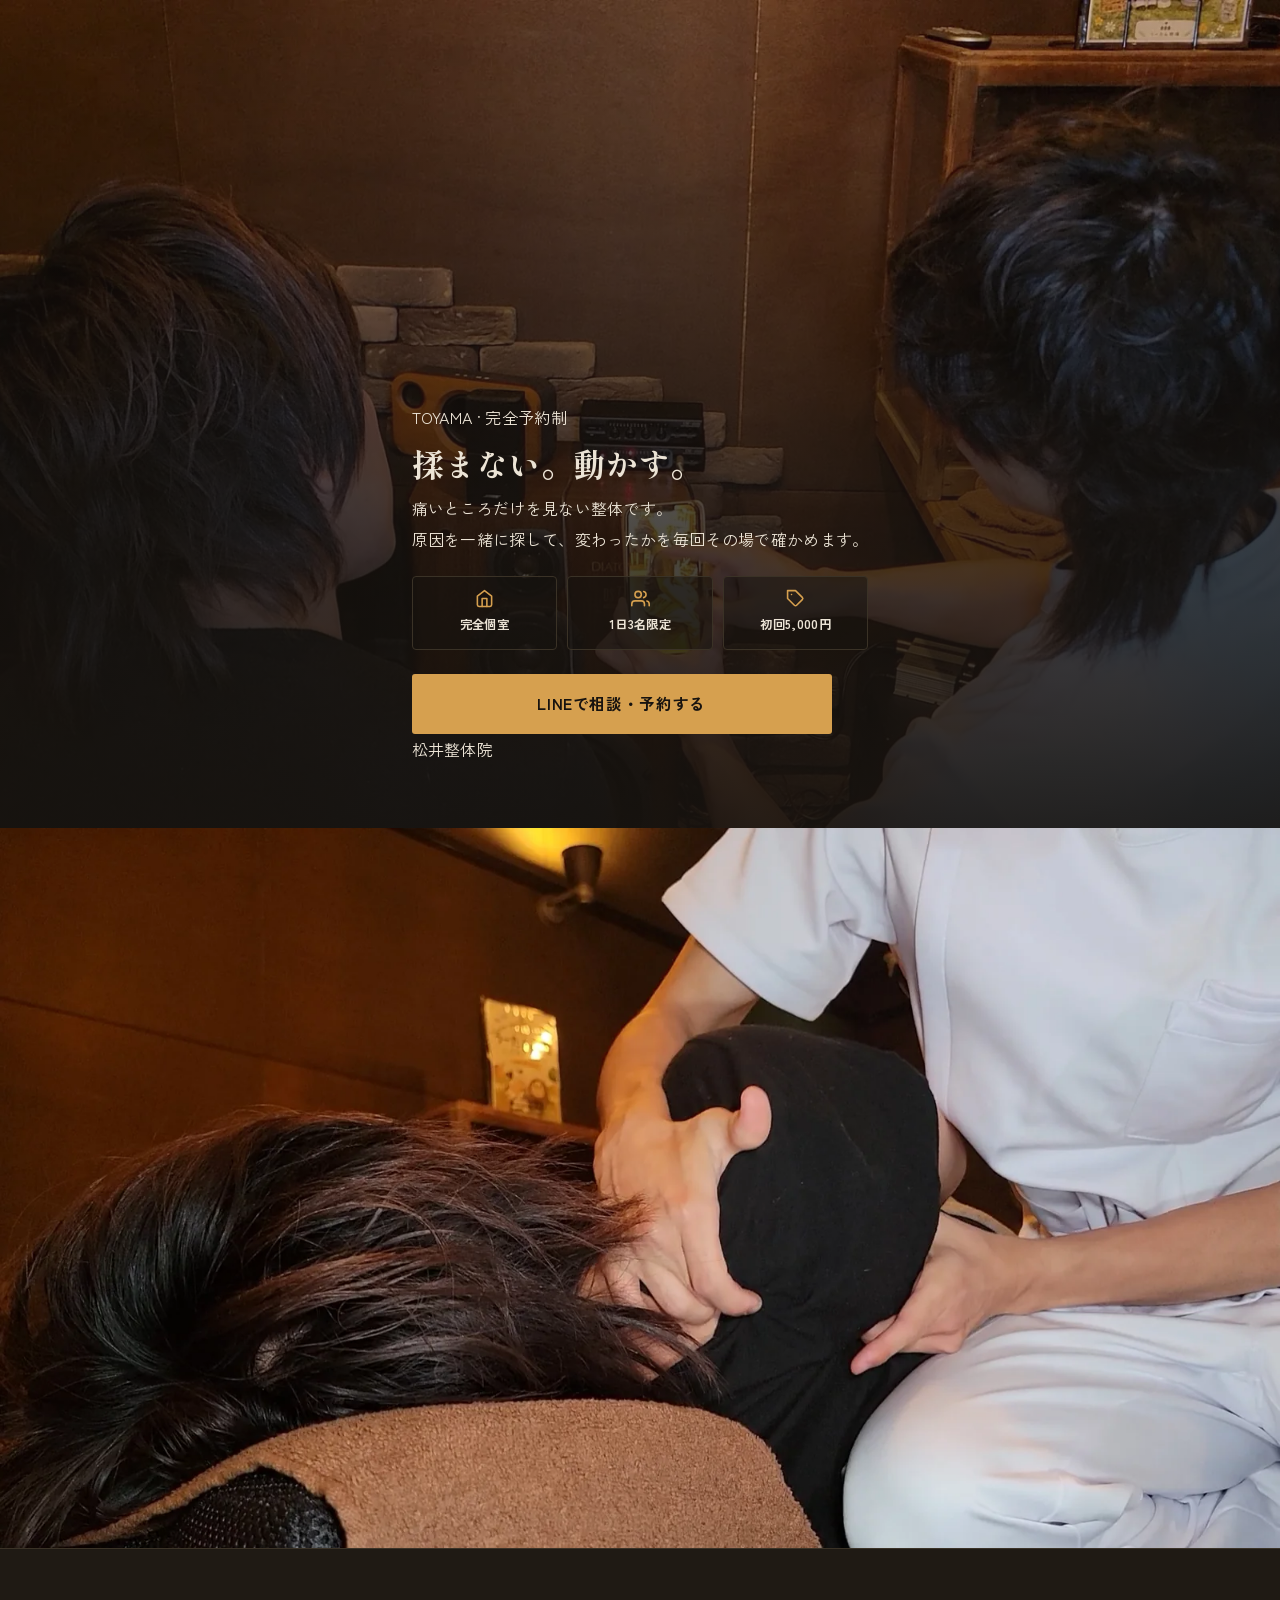
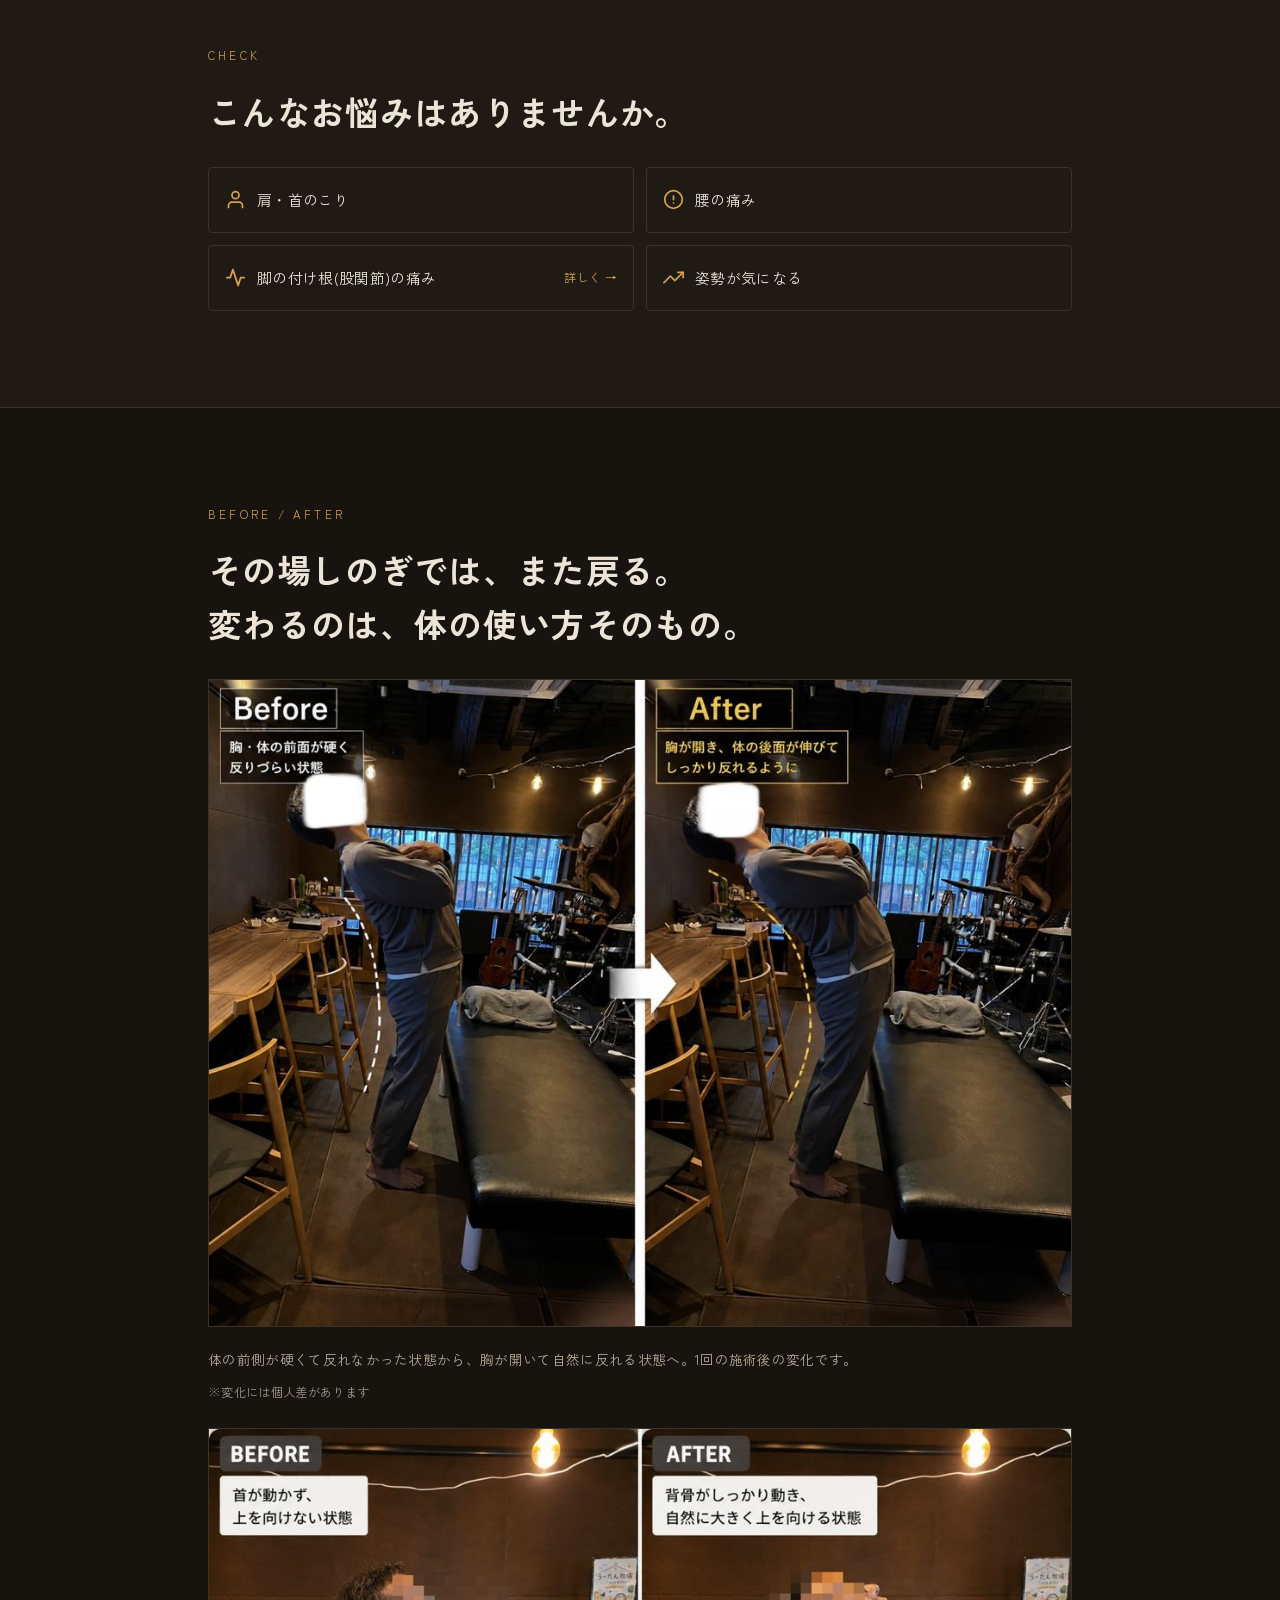
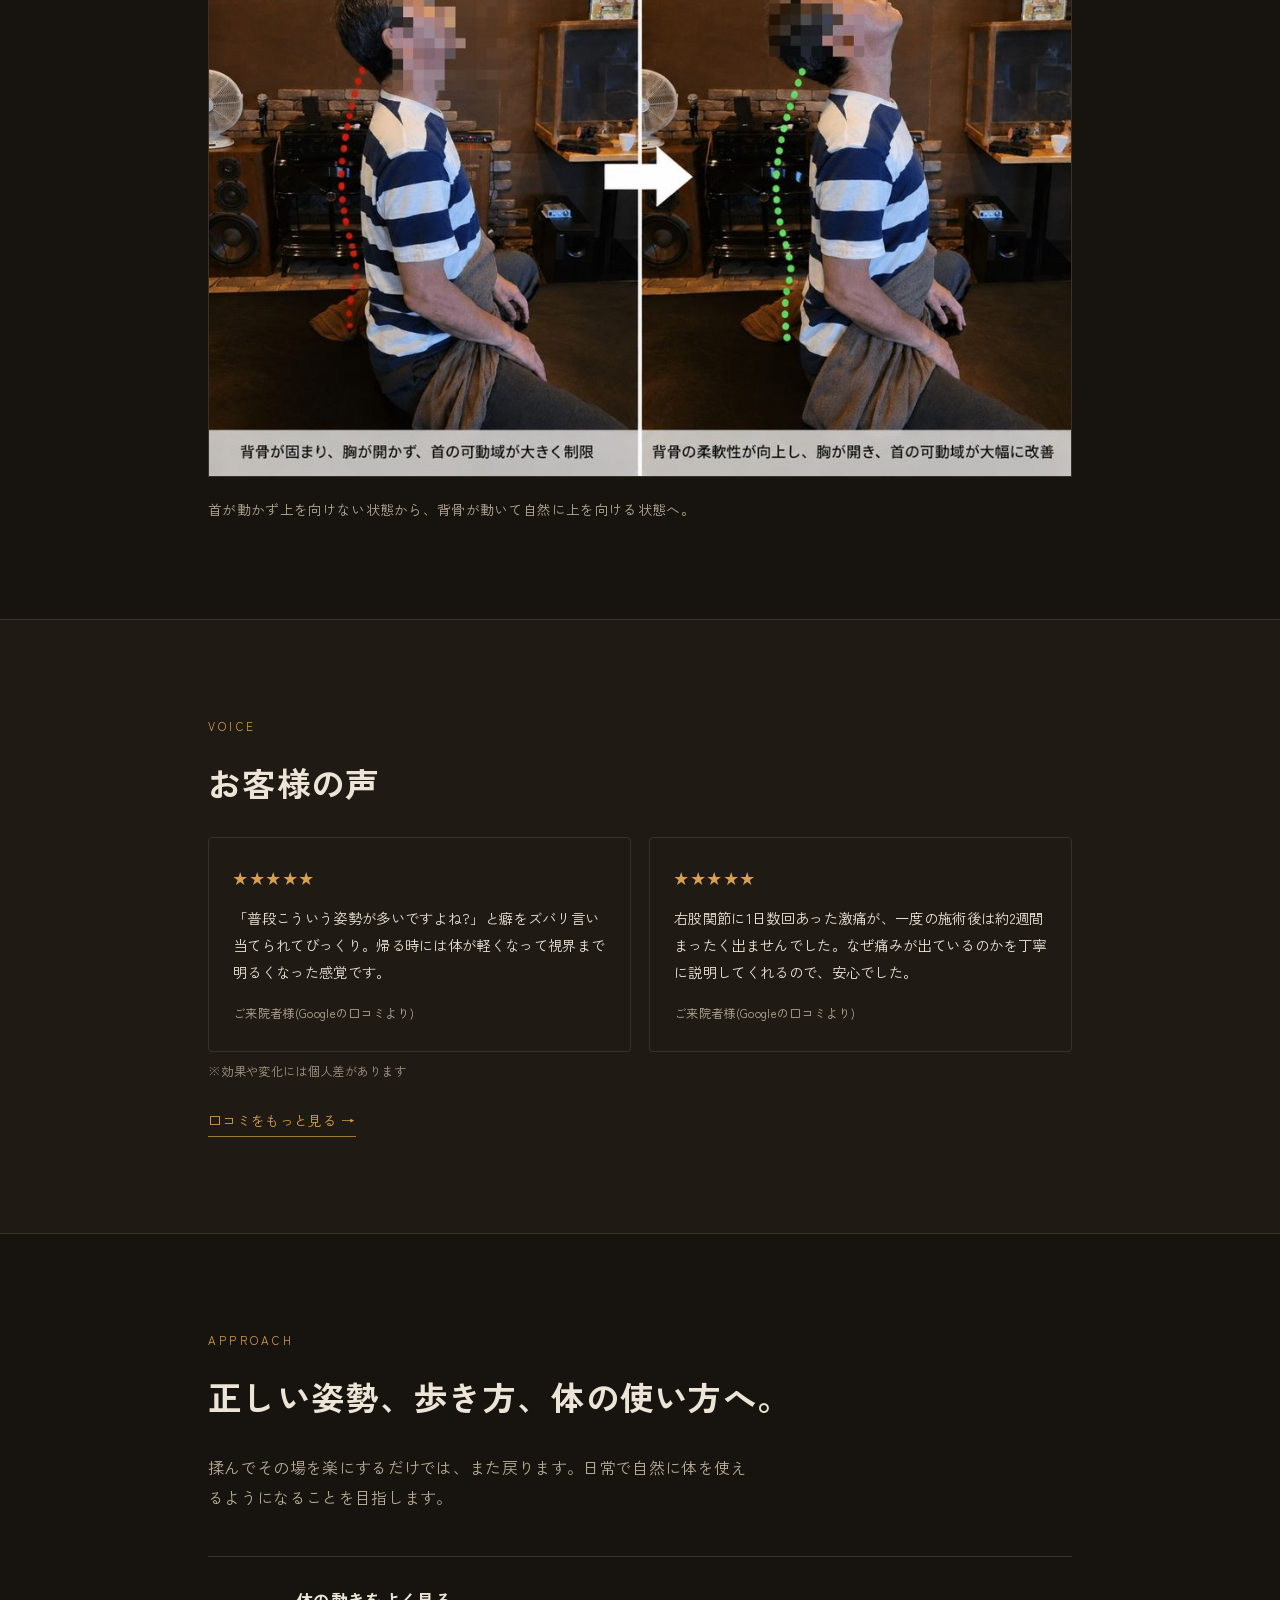
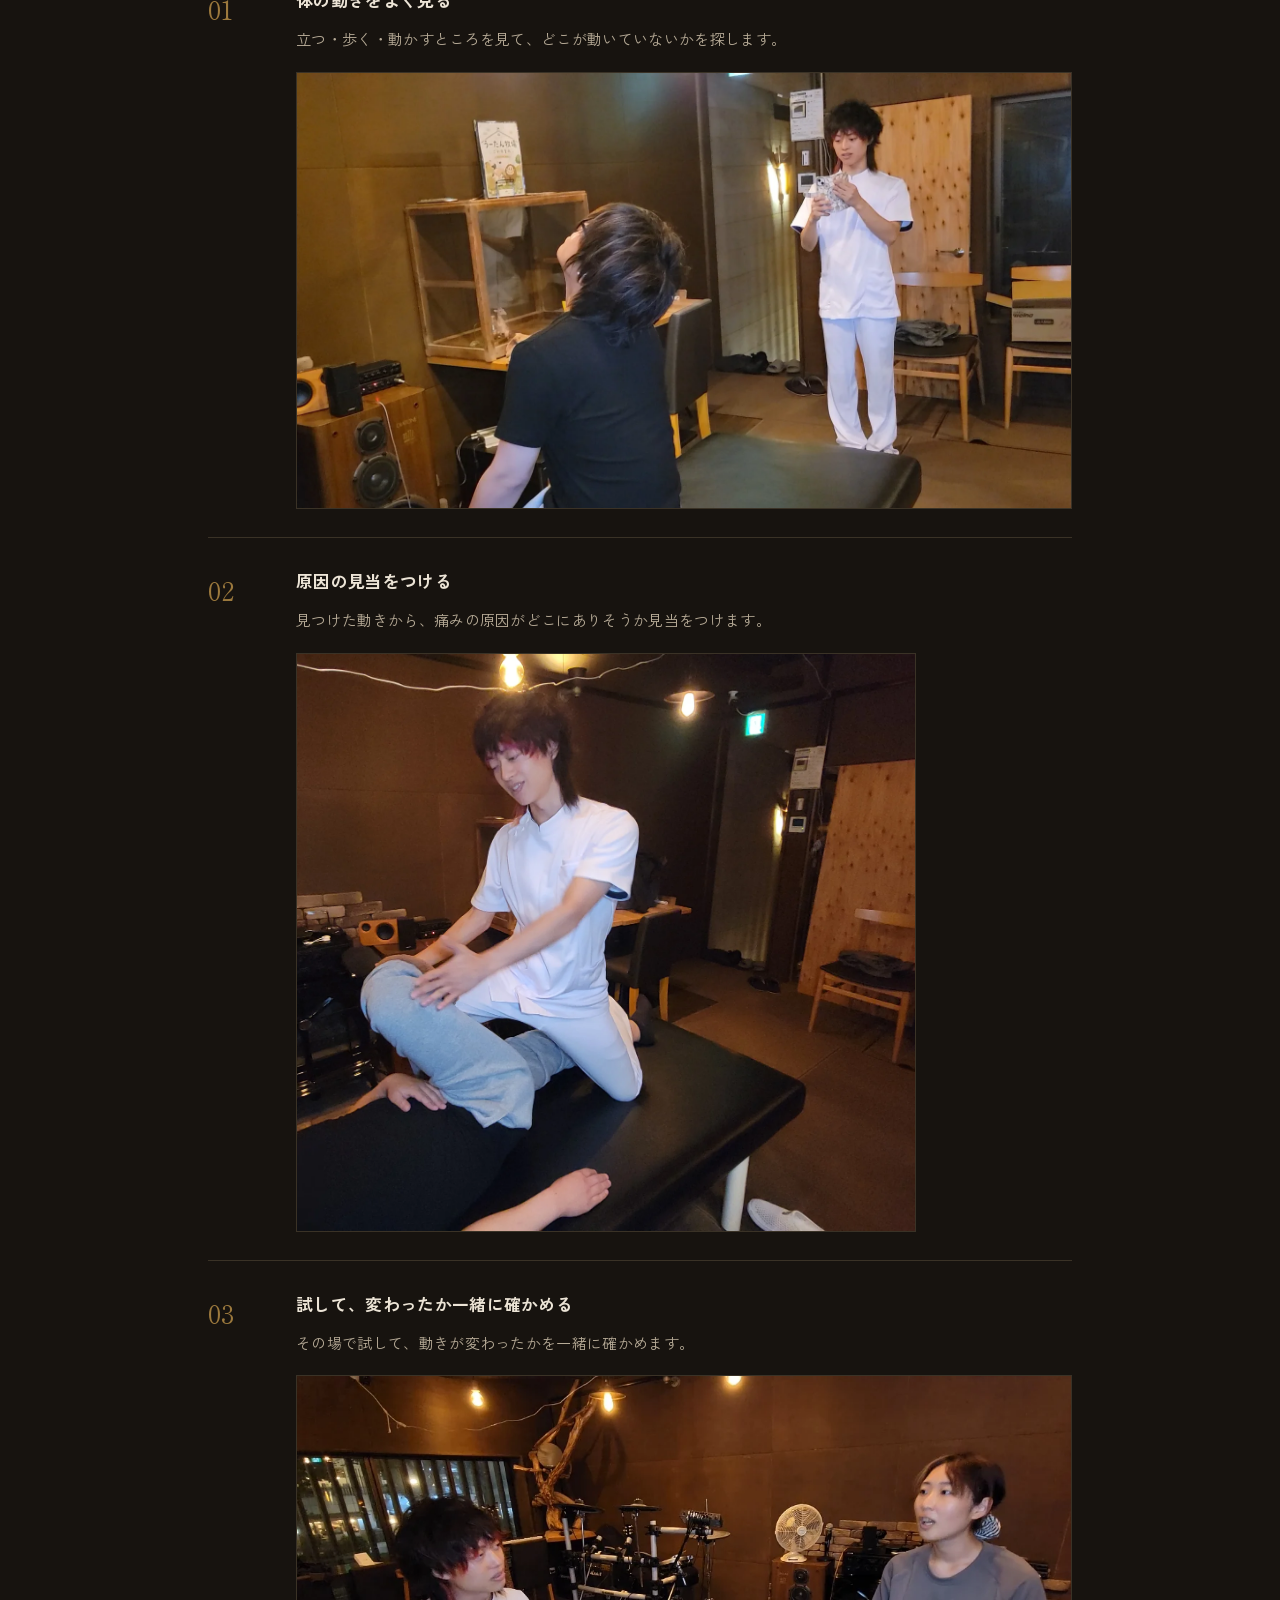
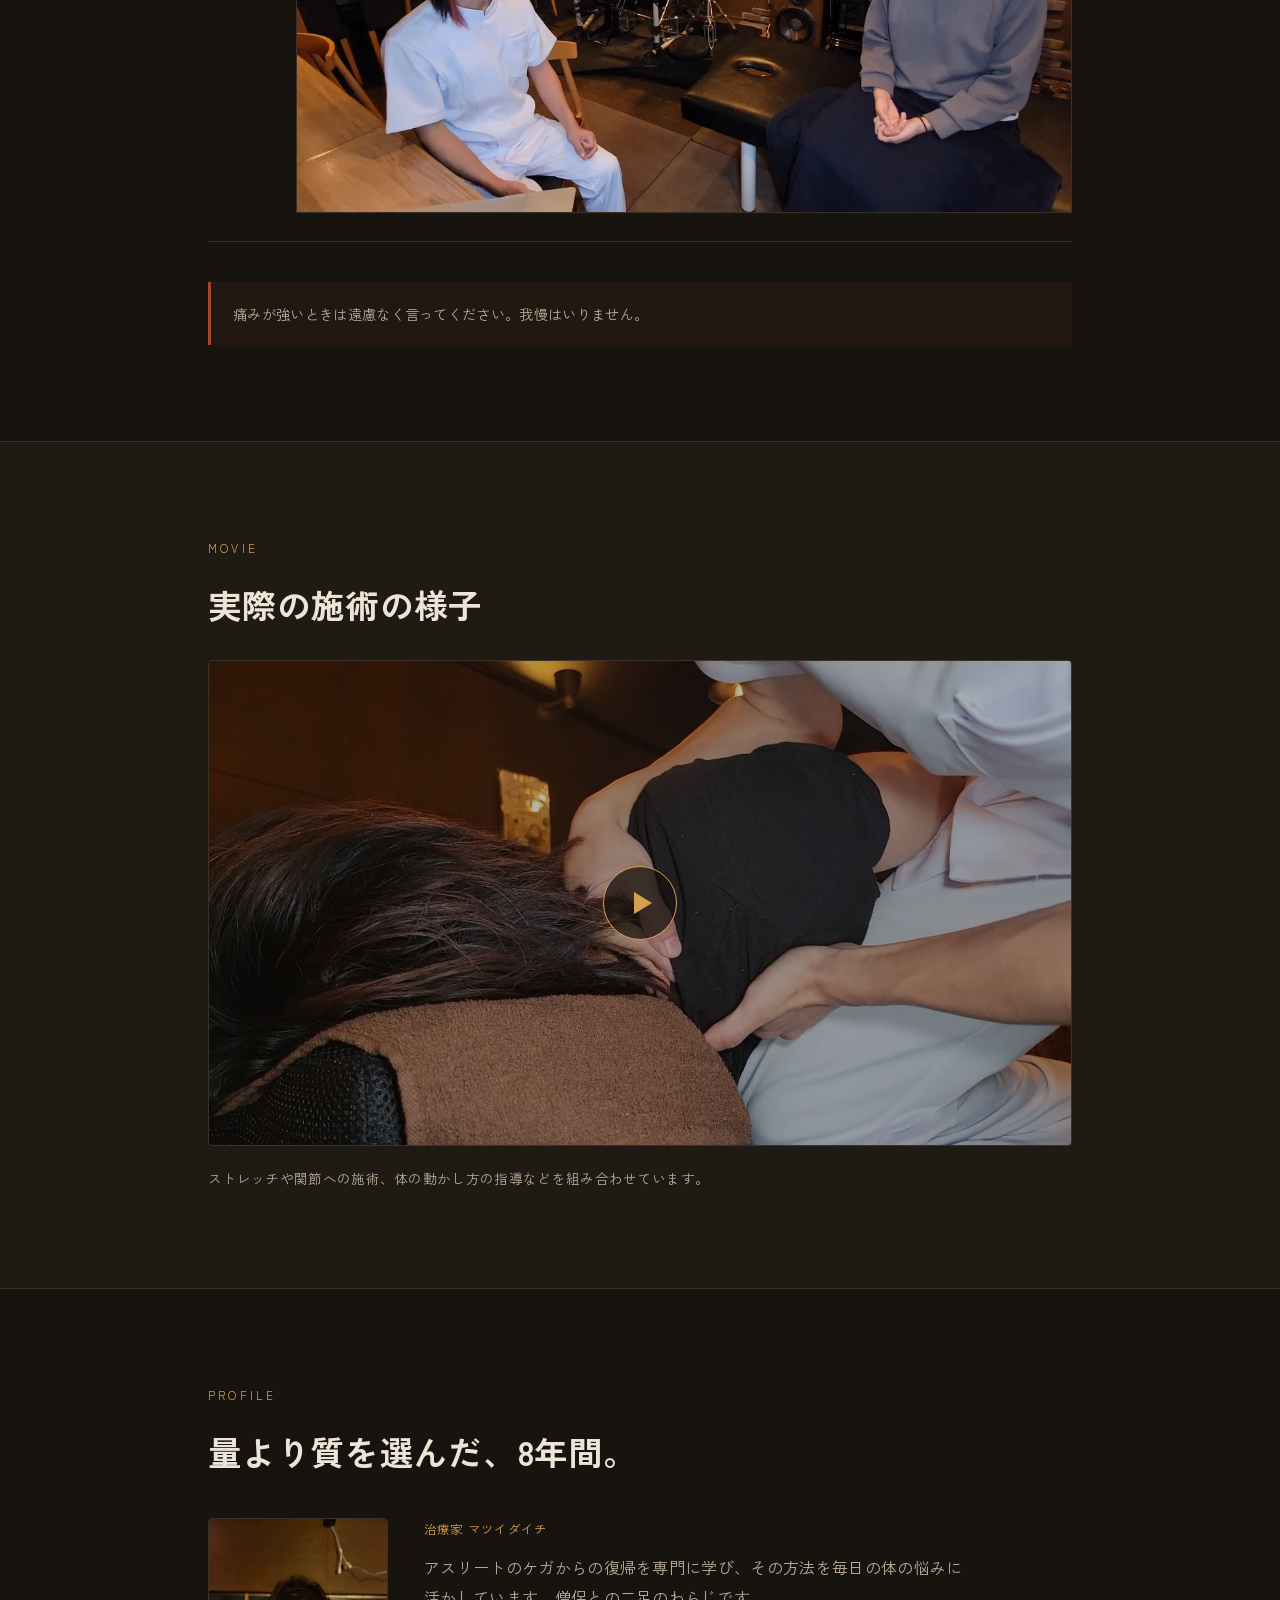
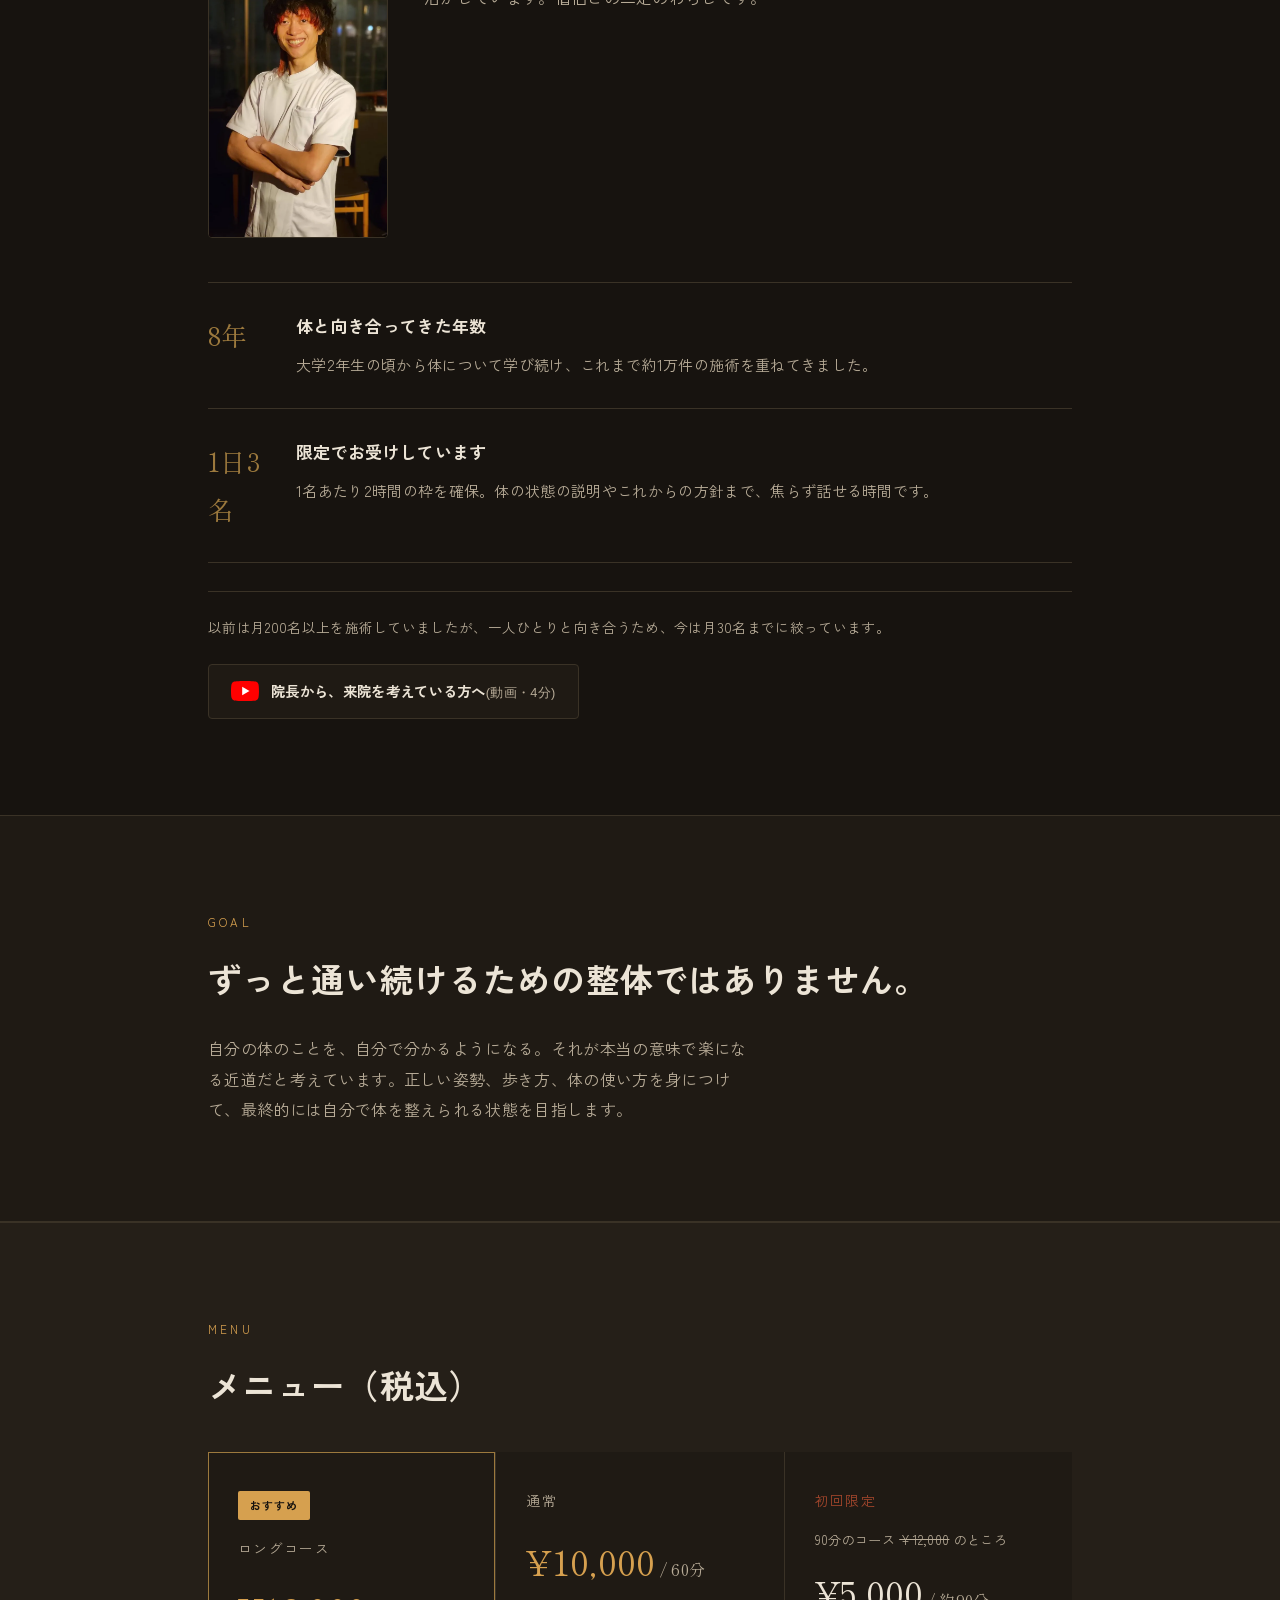
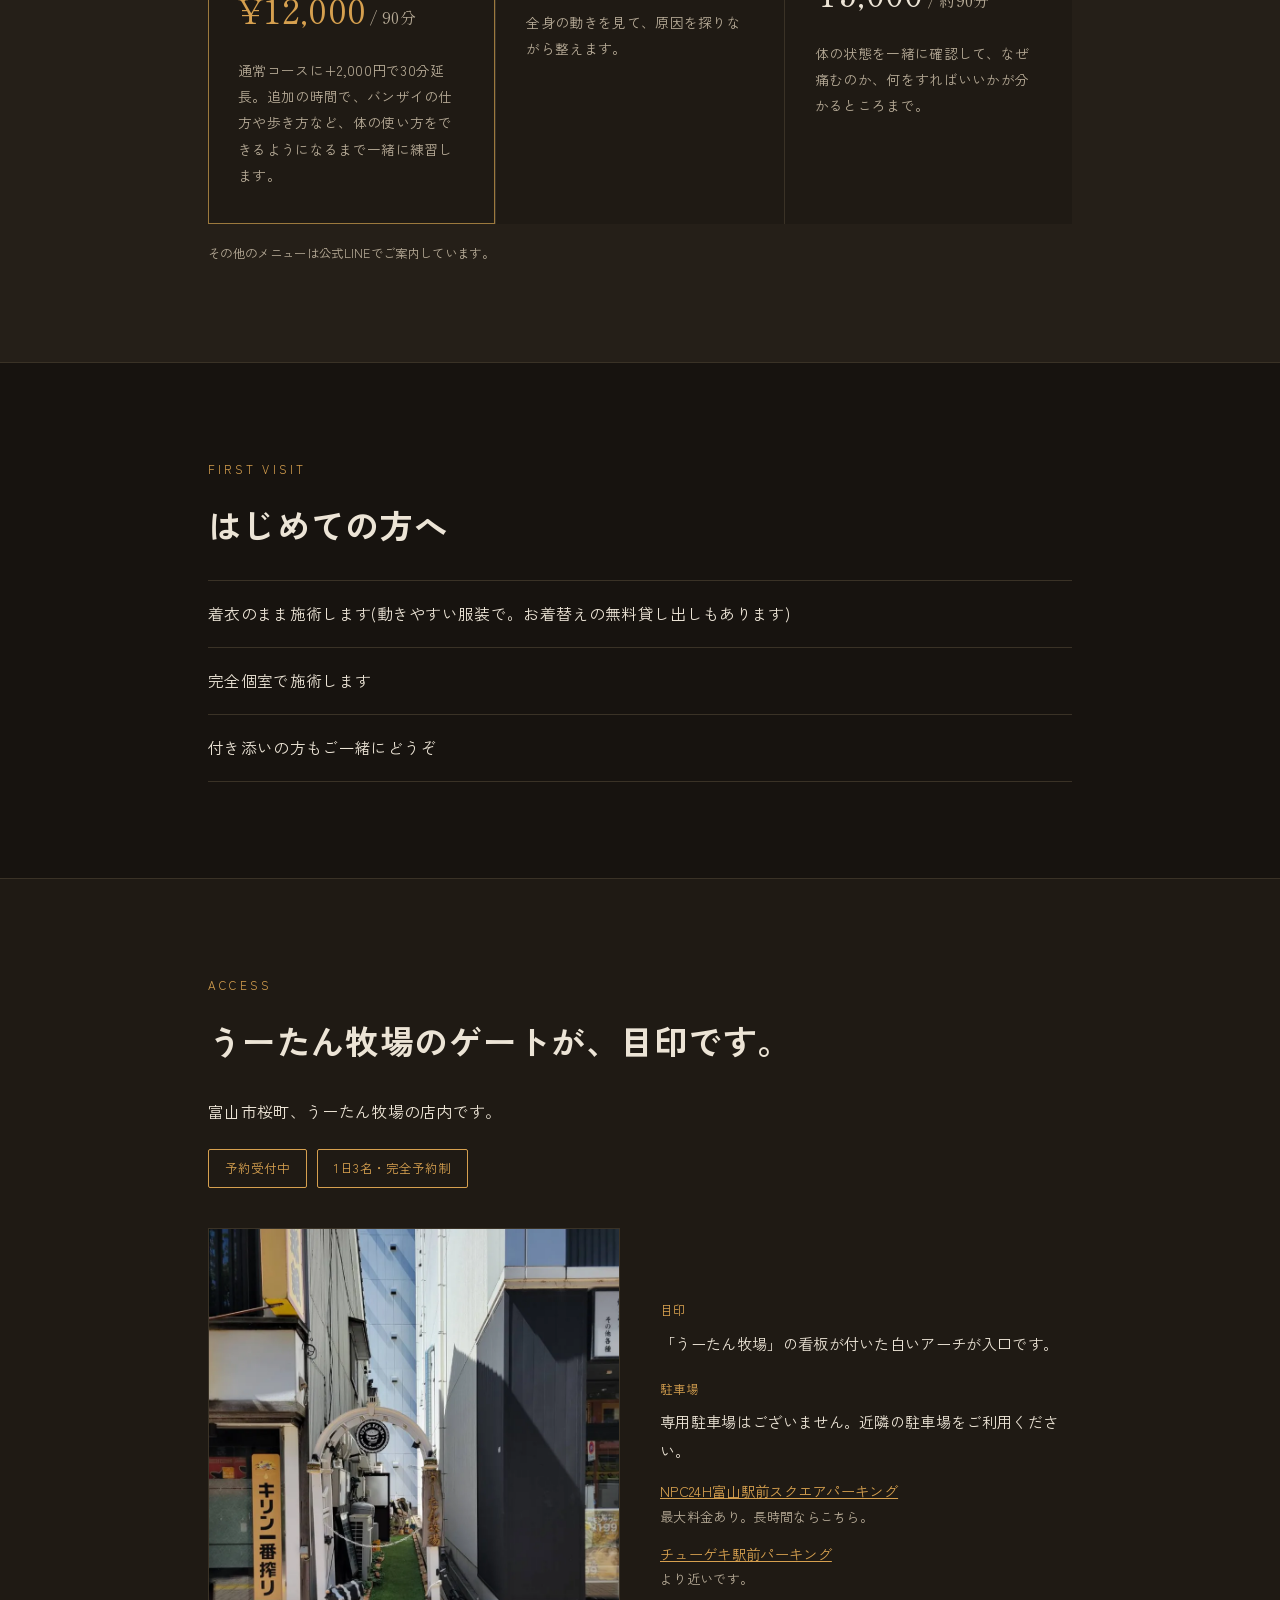
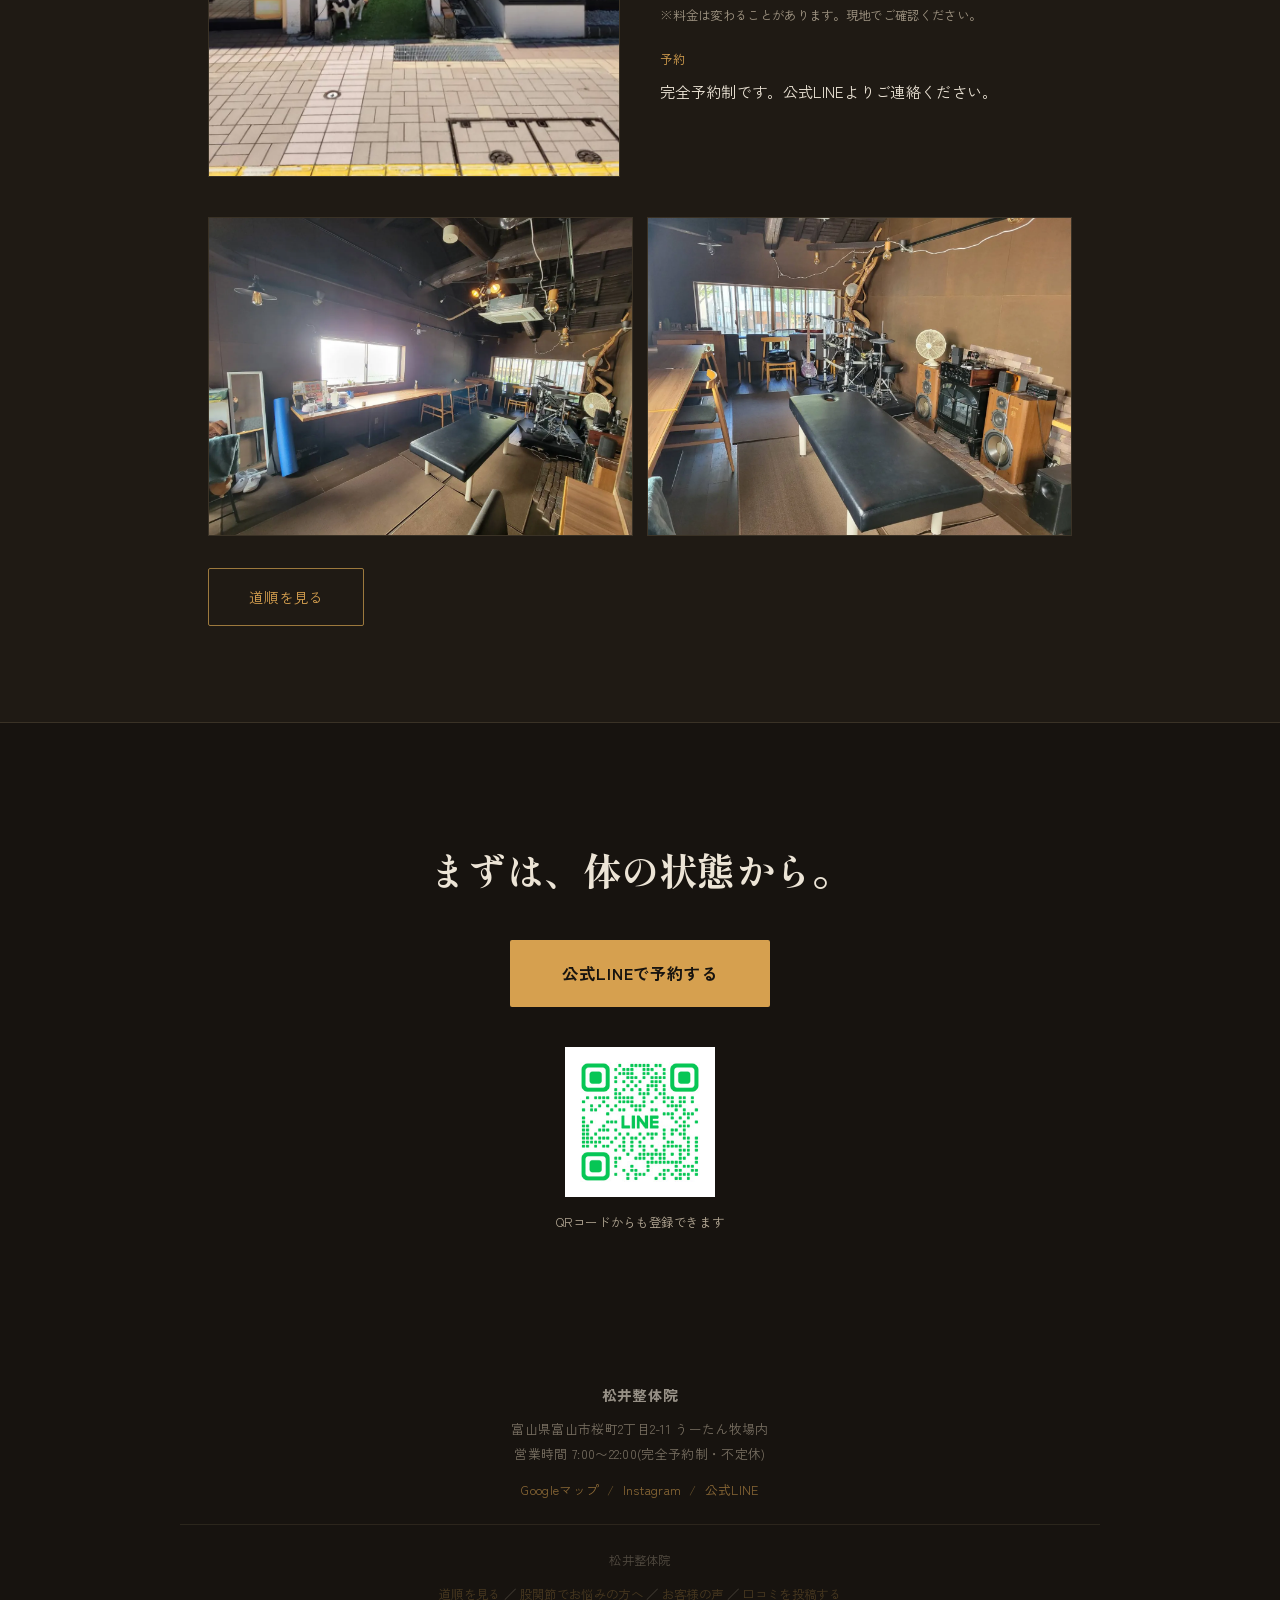
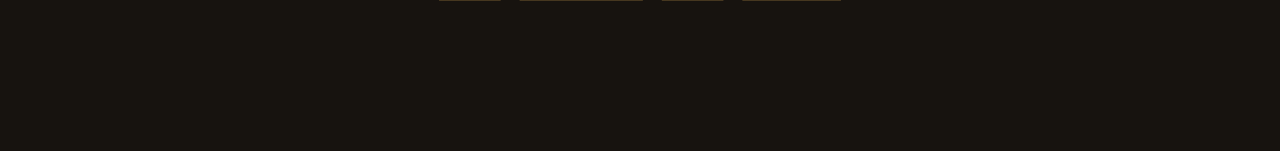
==== commit 4e766a4c: "ローカル検索向けの情報を追加(SEO) デザインと本文は変更していない。  1. 全6ページの <title> に地名と業種を追加 2. 全6ページに meta description を追加/差し替" ====
--- a/index.html
+++ b/index.html
@@ -3,7 +3,8 @@
 <head>
 <meta charset="UTF-8">
 <meta name="viewport" content="width=device-width, initial-scale=1.0, viewport-fit=cover">
-<title>松井整体院</title>
+<title>松井整体院｜富山市桜町の整体・完全予約制</title>
+<meta name="description" content="富山市桜町、うーたん牧場内の整体院。揉まない。動かす。姿勢・歩き方・体の使い方を見直し、自分で体を整えられる状態を目指します。完全予約制・1日3名。ご予約は公式LINEから。">
 <meta property="og:type" content="website">
 <meta property="og:url" content="https://starlit-salmiakki-306d95.netlify.app/">
 <meta property="og:title" content="松井整体院｜富山市・完全予約制">
@@ -14,6 +15,37 @@
 <meta name="twitter:card" content="summary_large_image">
 <link rel="preconnect" href="https://fonts.googleapis.com">
 <link href="https://fonts.googleapis.com/css2?family=Shippori+Mincho:wght@500;700;800&family=Zen+Kaku+Gothic+New:wght@400;500;700&display=swap" rel="stylesheet">
+<link rel="stylesheet" href="/assets/site-footer.css">
+<script type="application/ld+json">
+{
+  "@context": "https://schema.org",
+  "@type": "LocalBusiness",
+  "name": "松井整体院",
+  "url": "https://starlit-salmiakki-306d95.netlify.app/",
+  "image": "https://starlit-salmiakki-306d95.netlify.app/images/og-image-v3.jpg",
+  "description": "富山市桜町、うーたん牧場内の整体院。姿勢・歩き方・体の使い方を見直す施術を行っています。完全予約制・1日3名。",
+  "address": {
+    "@type": "PostalAddress",
+    "streetAddress": "桜町2丁目2-11 うーたん牧場内",
+    "addressLocality": "富山市",
+    "addressRegion": "富山県",
+    "addressCountry": "JP"
+  },
+  "openingHoursSpecification": [
+    {
+      "@type": "OpeningHoursSpecification",
+      "dayOfWeek": ["Monday","Tuesday","Wednesday","Thursday","Friday","Saturday","Sunday"],
+      "opens": "07:00",
+      "closes": "22:00"
+    }
+  ],
+  "priceRange": "\u00a55,000\u301c\u00a512,000",
+  "sameAs": [
+    "https://www.instagram.com/matsui_seitai_toyama/",
+    "https://maps.google.com/?cid=15972284990034143"
+  ]
+}
+</script>
 <link rel="stylesheet" href="/assets/cta-bar.css">
 <style>
   :root{
@@ -774,8 +806,16 @@
 </section>
 
 <footer>
-  松井整体院
-  <div class="footer-links"><a href="/access.html">道順を見る</a> ／ <a href="/hip.html">股関節でお悩みの方へ</a> ／ <a href="/review-wall.html">お客様の声</a> ／ <a href="/review.html">口コミを投稿する</a></div>
+  <div class="footer-info">
+    <span class="shop">松井整体院</span>
+    <p>富山県富山市桜町2丁目2-11 うーたん牧場内</p>
+    <p>営業時間 7:00〜22:00(完全予約制・不定休)</p>
+    <p class="footer-sns"><a href="https://maps.google.com/?cid=15972284990034143" target="_blank" rel="noopener">Googleマップ</a><span class="sep">/</span><a href="https://www.instagram.com/matsui_seitai_toyama/" target="_blank" rel="noopener">Instagram</a><span class="sep">/</span><a href="https://lin.ee/ozaeHCLi" target="_blank" rel="noopener">公式LINE</a></p>
+  </div>
+  <div class="footer-credit">
+    松井整体院
+    <div class="footer-links"><a href="/access.html">道順を見る</a> ／ <a href="/hip.html">股関節でお悩みの方へ</a> ／ <a href="/review-wall.html">お客様の声</a> ／ <a href="/review.html">口コミを投稿する</a></div>
+  </div>
 </footer>
 
 
--- a/assets/site-footer.css
+++ b/assets/site-footer.css
@@ -0,0 +1,32 @@
+/* ============================================================
+   全ページ共通のフッター情報(住所・営業時間・各リンク)
+   ============================================================ */
+footer{opacity:1;}                     /* 住所などを読める明るさにする */
+.footer-credit{opacity:.6;}            /* 従来のフッター表記は元の明るさを維持 */
+
+.footer-info{
+  max-width:920px;
+  margin:0 auto 24px;
+  padding:0 28px 22px;
+  border-bottom:1px solid #3a3226;
+  font-size:.8rem;
+  line-height:2;
+  color:#b7ab97;
+}
+.footer-info .shop{
+  display:block;
+  font-size:.92rem;
+  font-weight:700;
+  color:#ece4d6;
+  margin-bottom:6px;
+}
+.footer-info p{margin:0;}
+.footer-info .footer-sns{margin-top:10px;}
+.footer-info a{color:#d6a04f; text-decoration:none;}
+.footer-info a:hover{text-decoration:underline;}
+.footer-info .sep{color:#9c793d; margin:0 8px;}
+
+@media(max-width:640px){
+  .footer-info{padding:0 24px 20px; line-height:1.95;}
+  .footer-info .footer-sns a{display:inline-block;}
+}
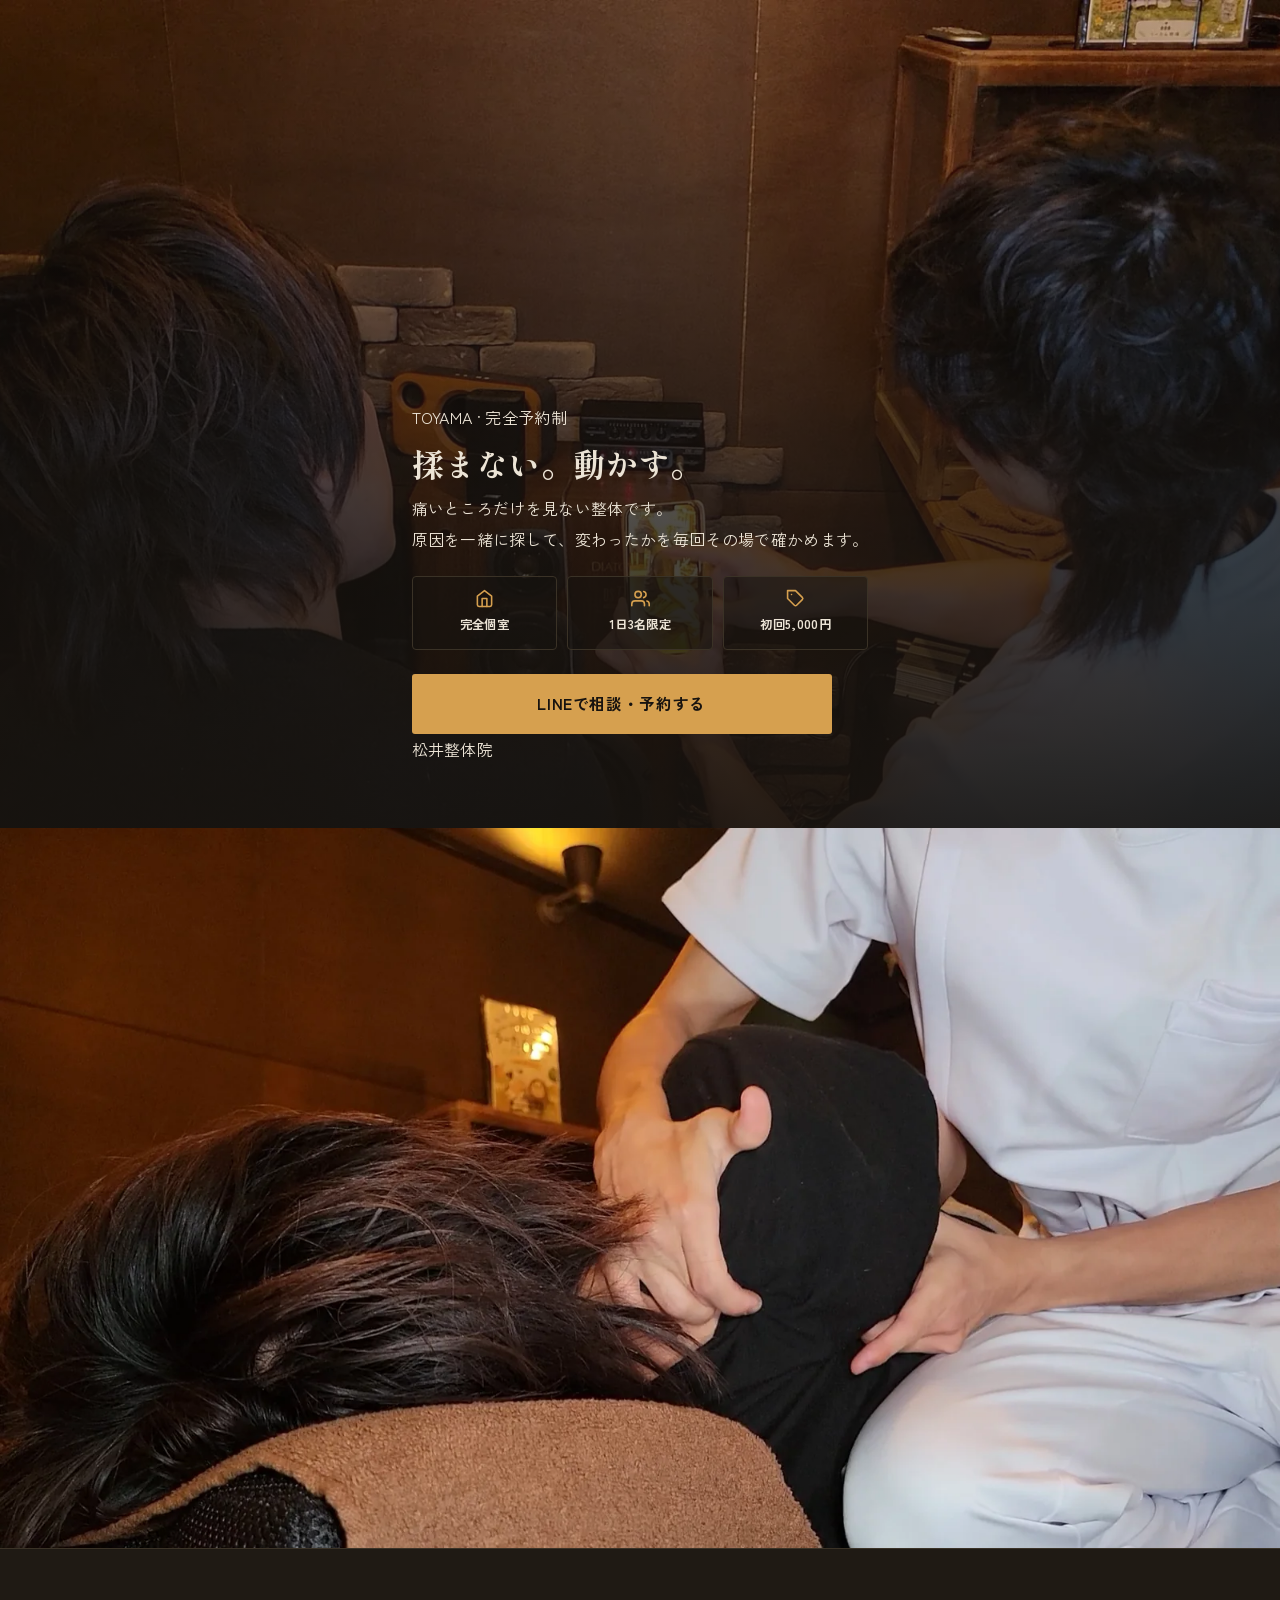
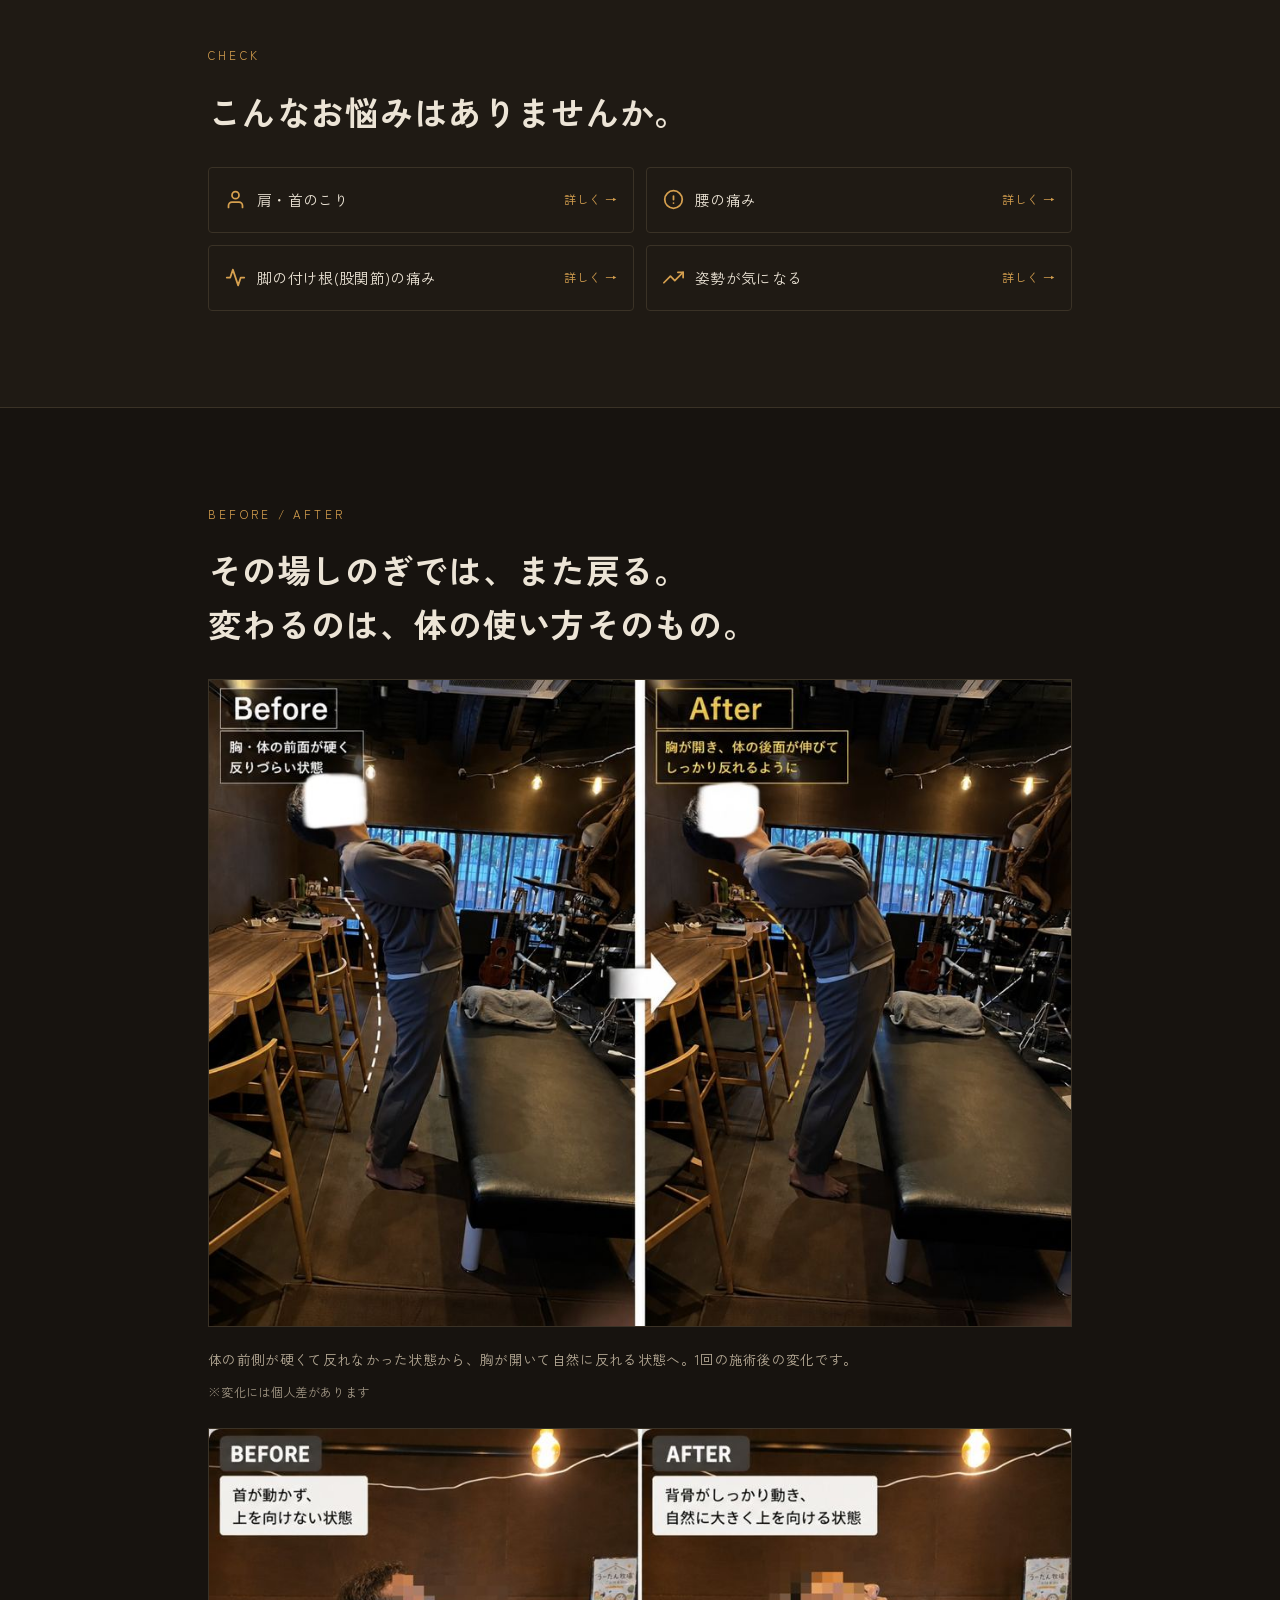
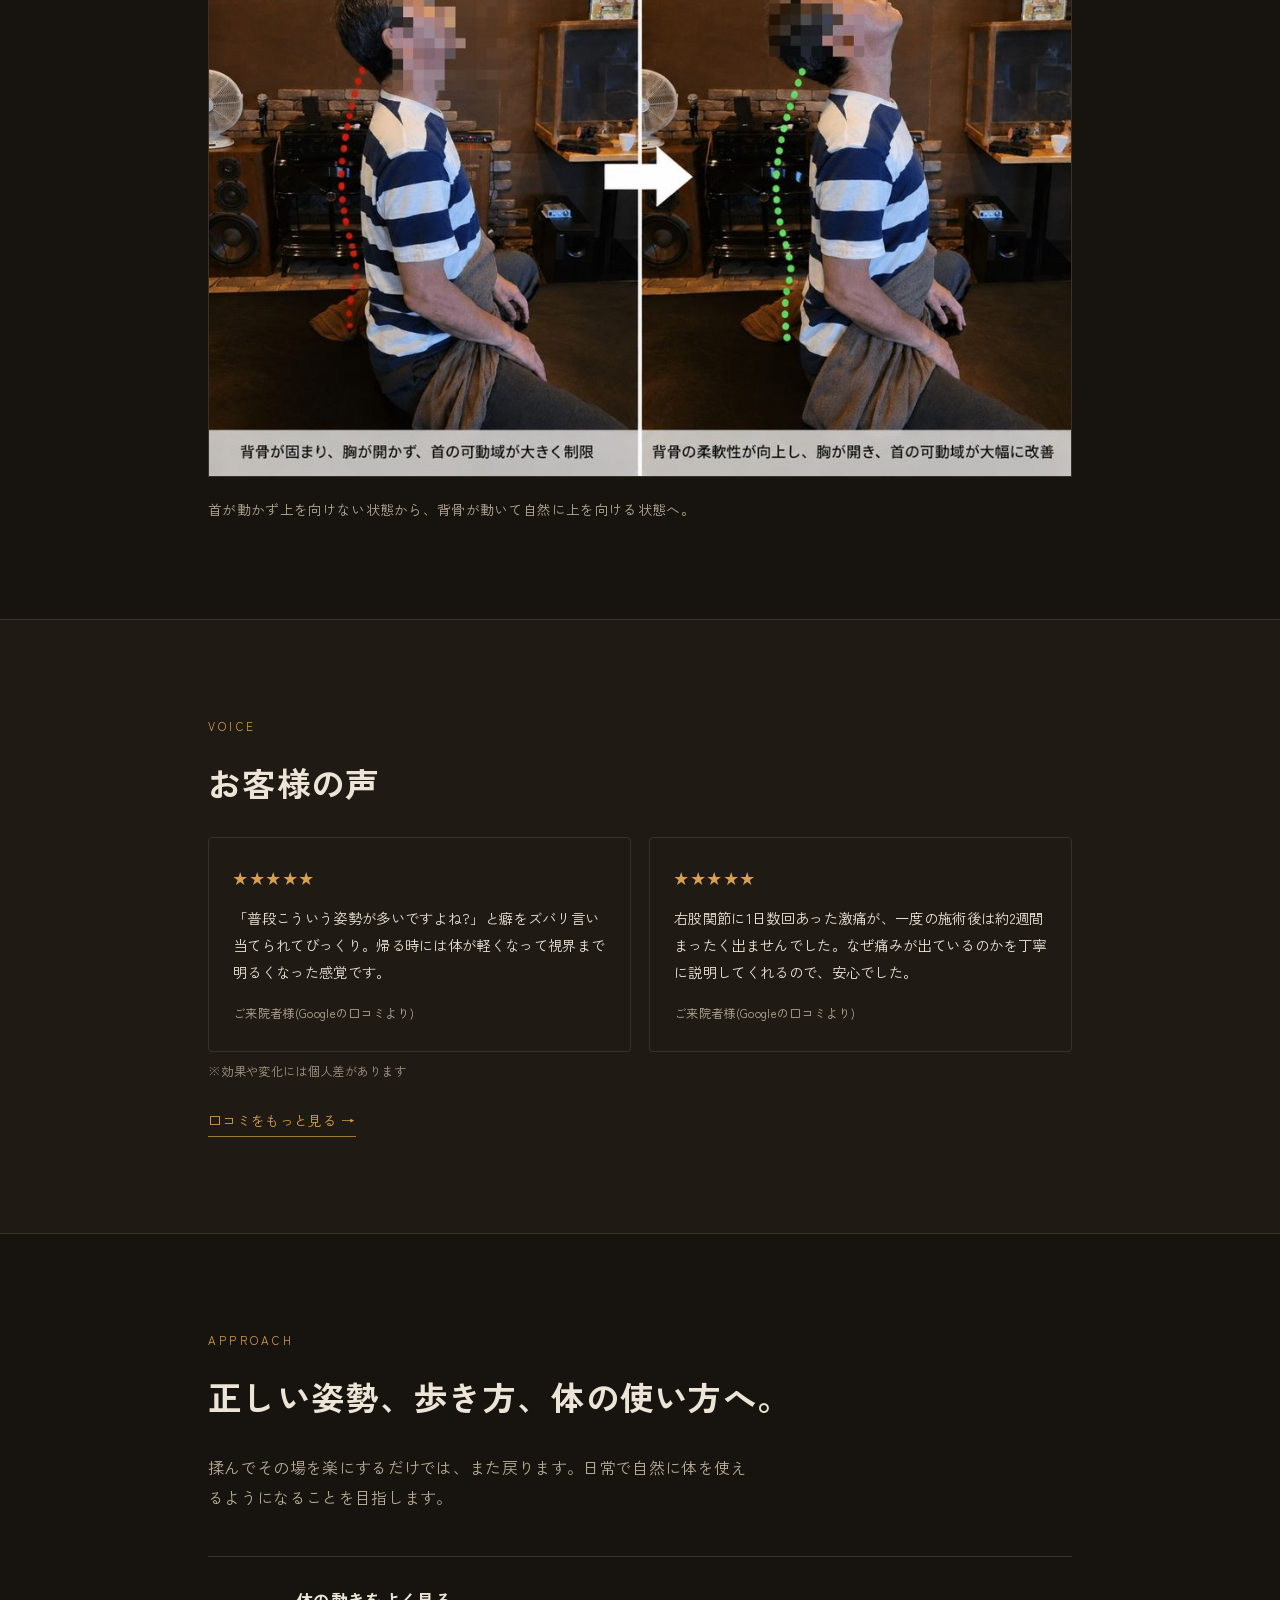
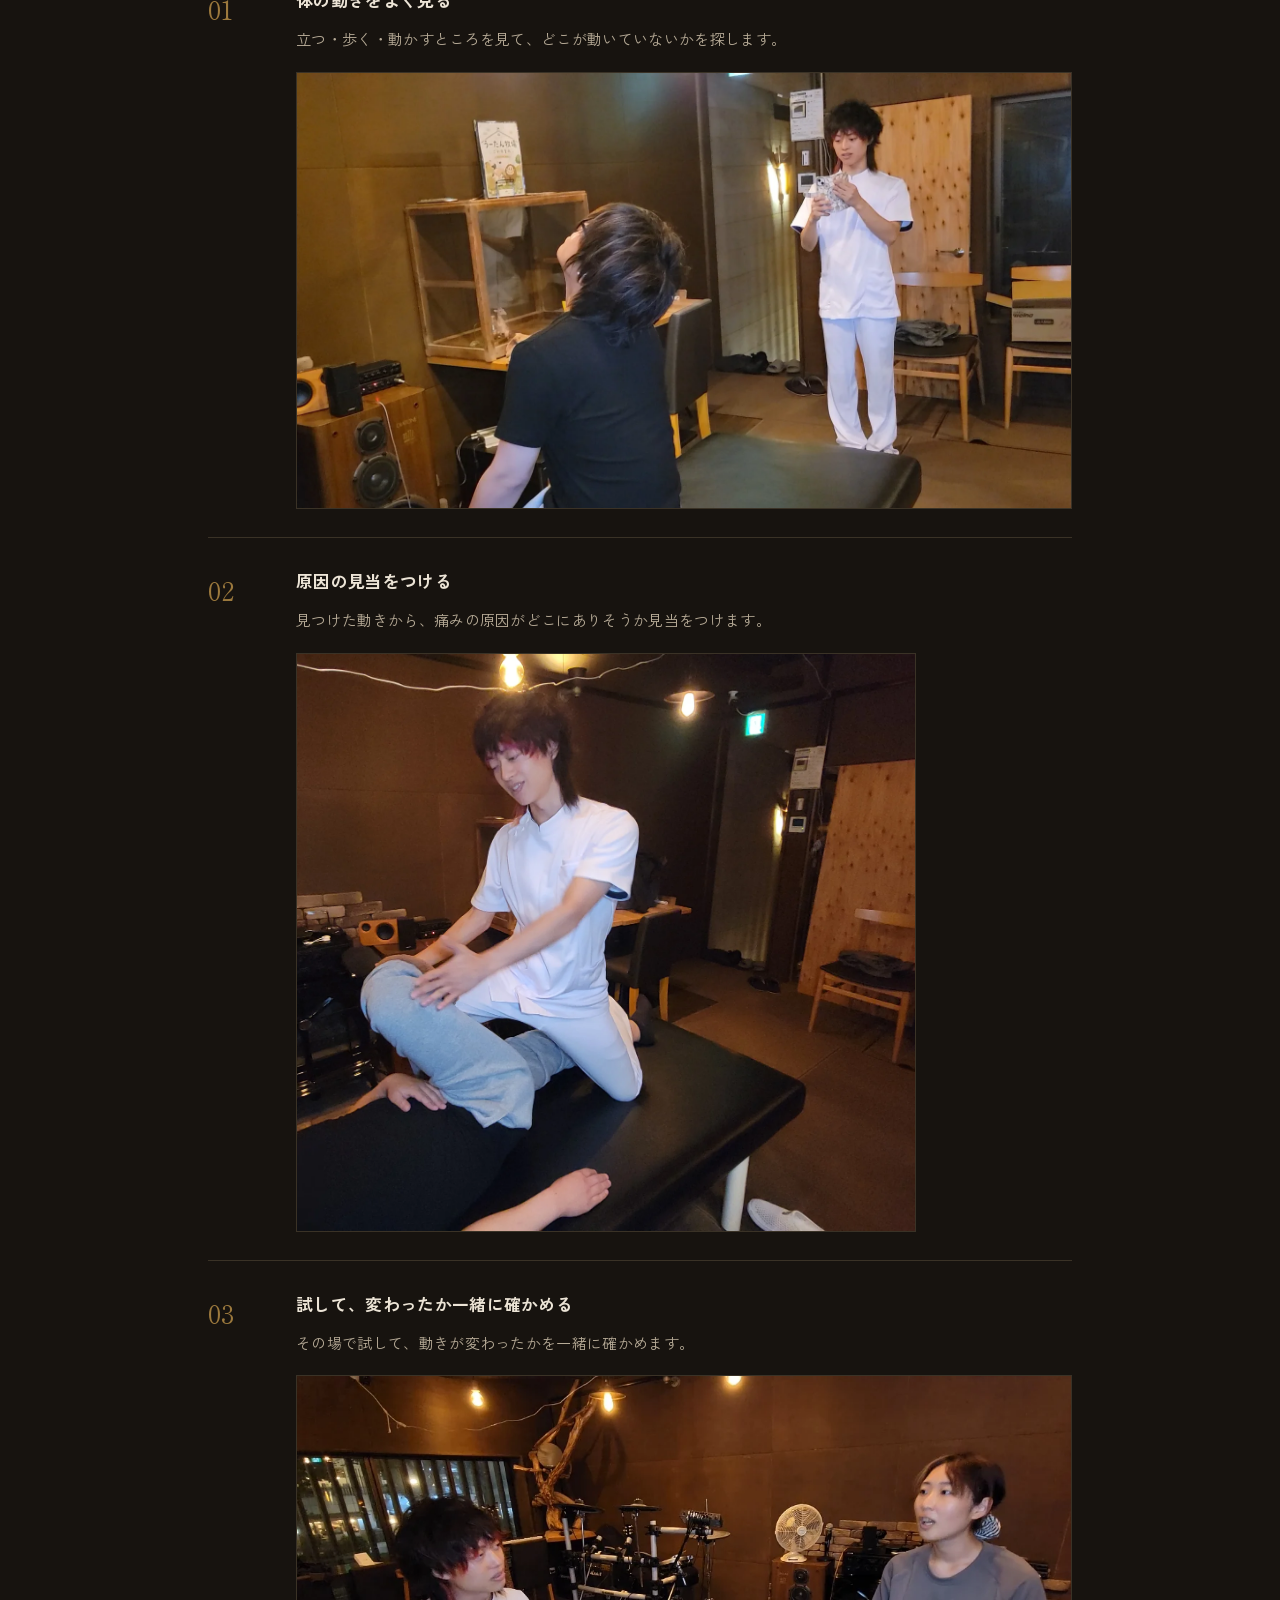
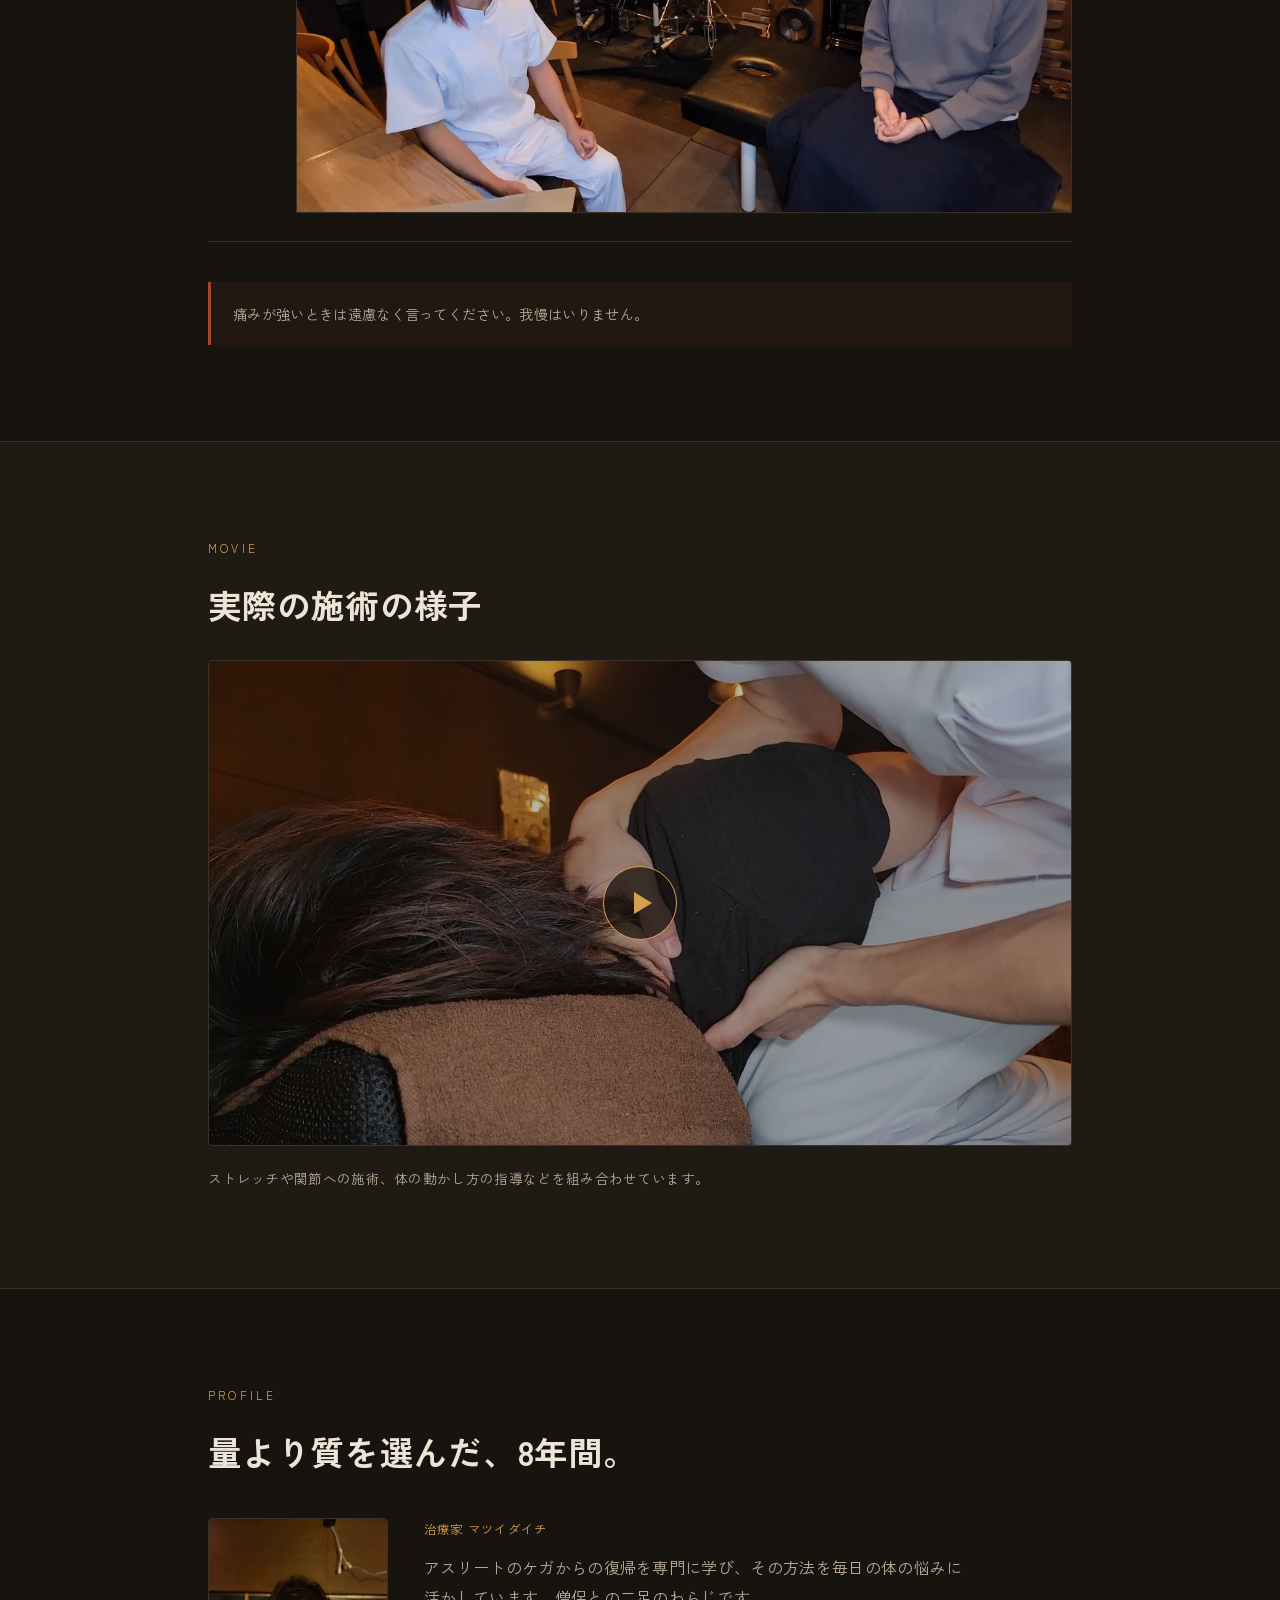
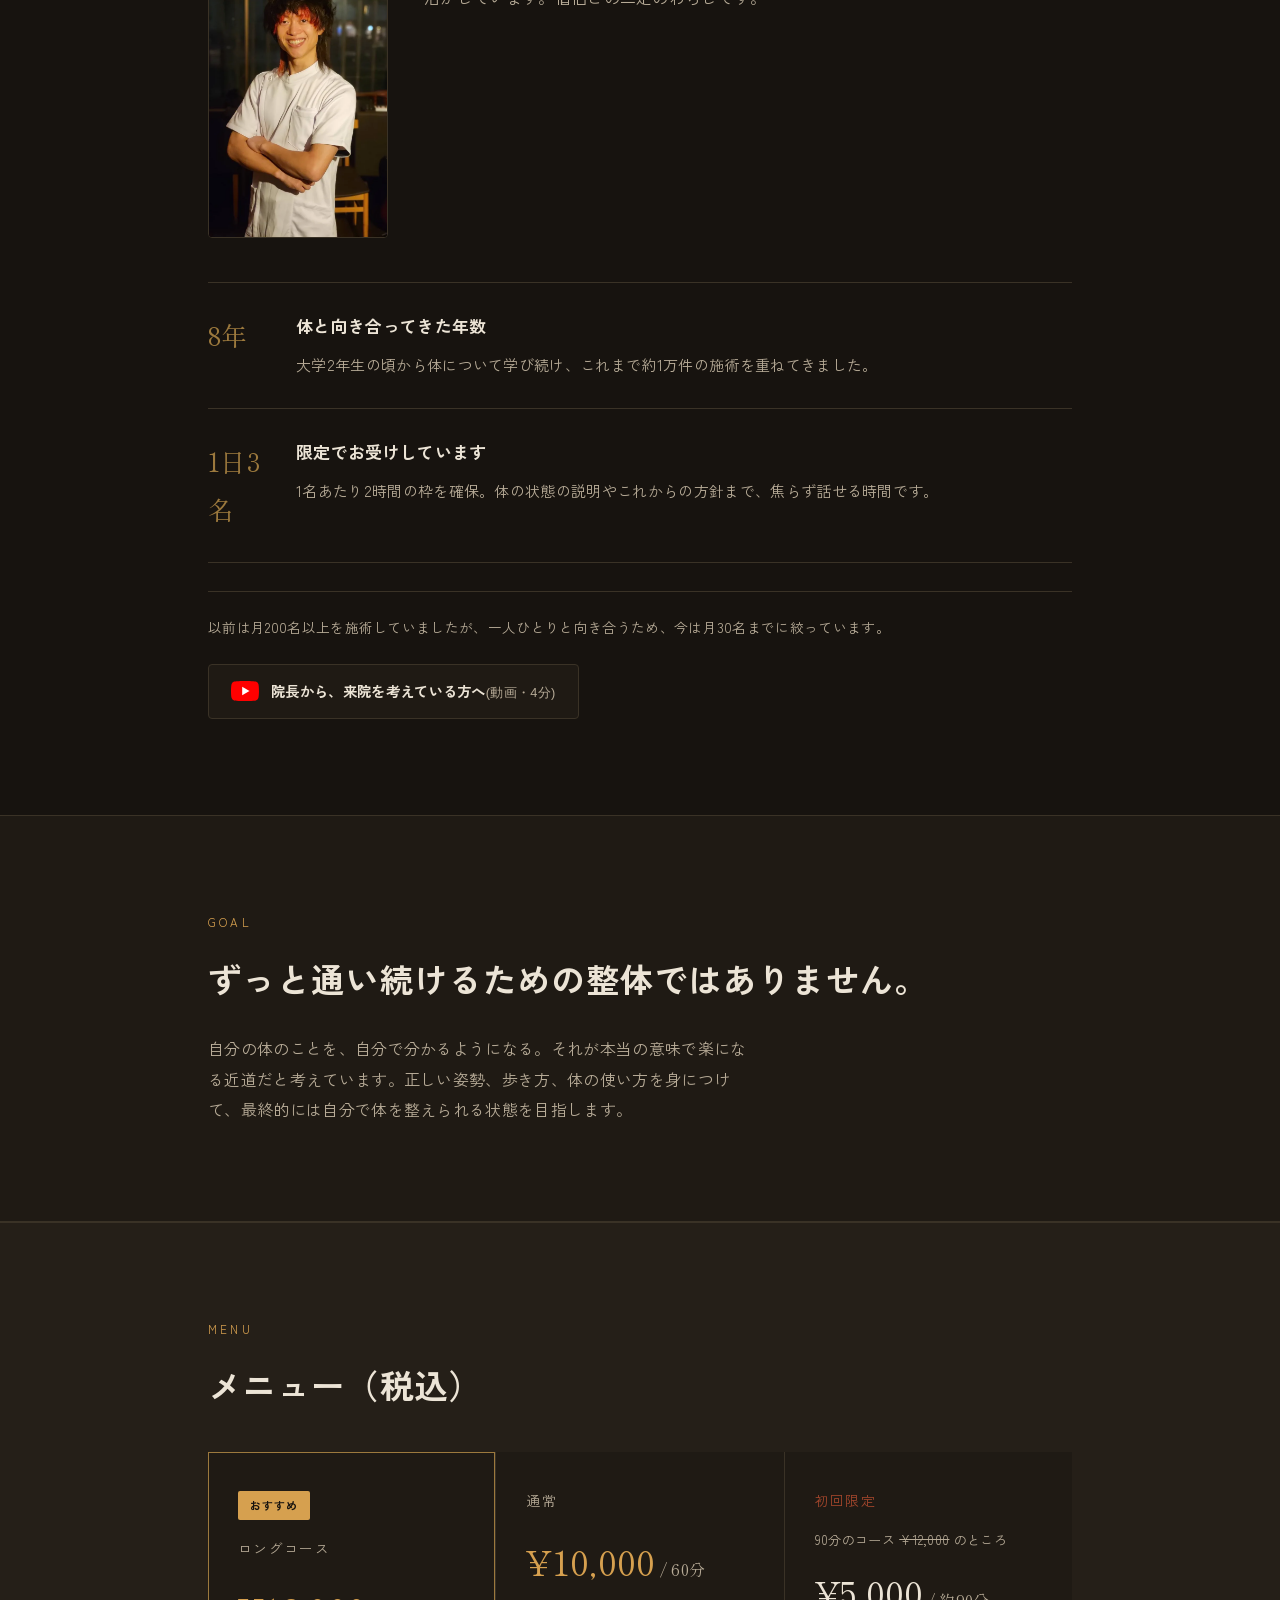
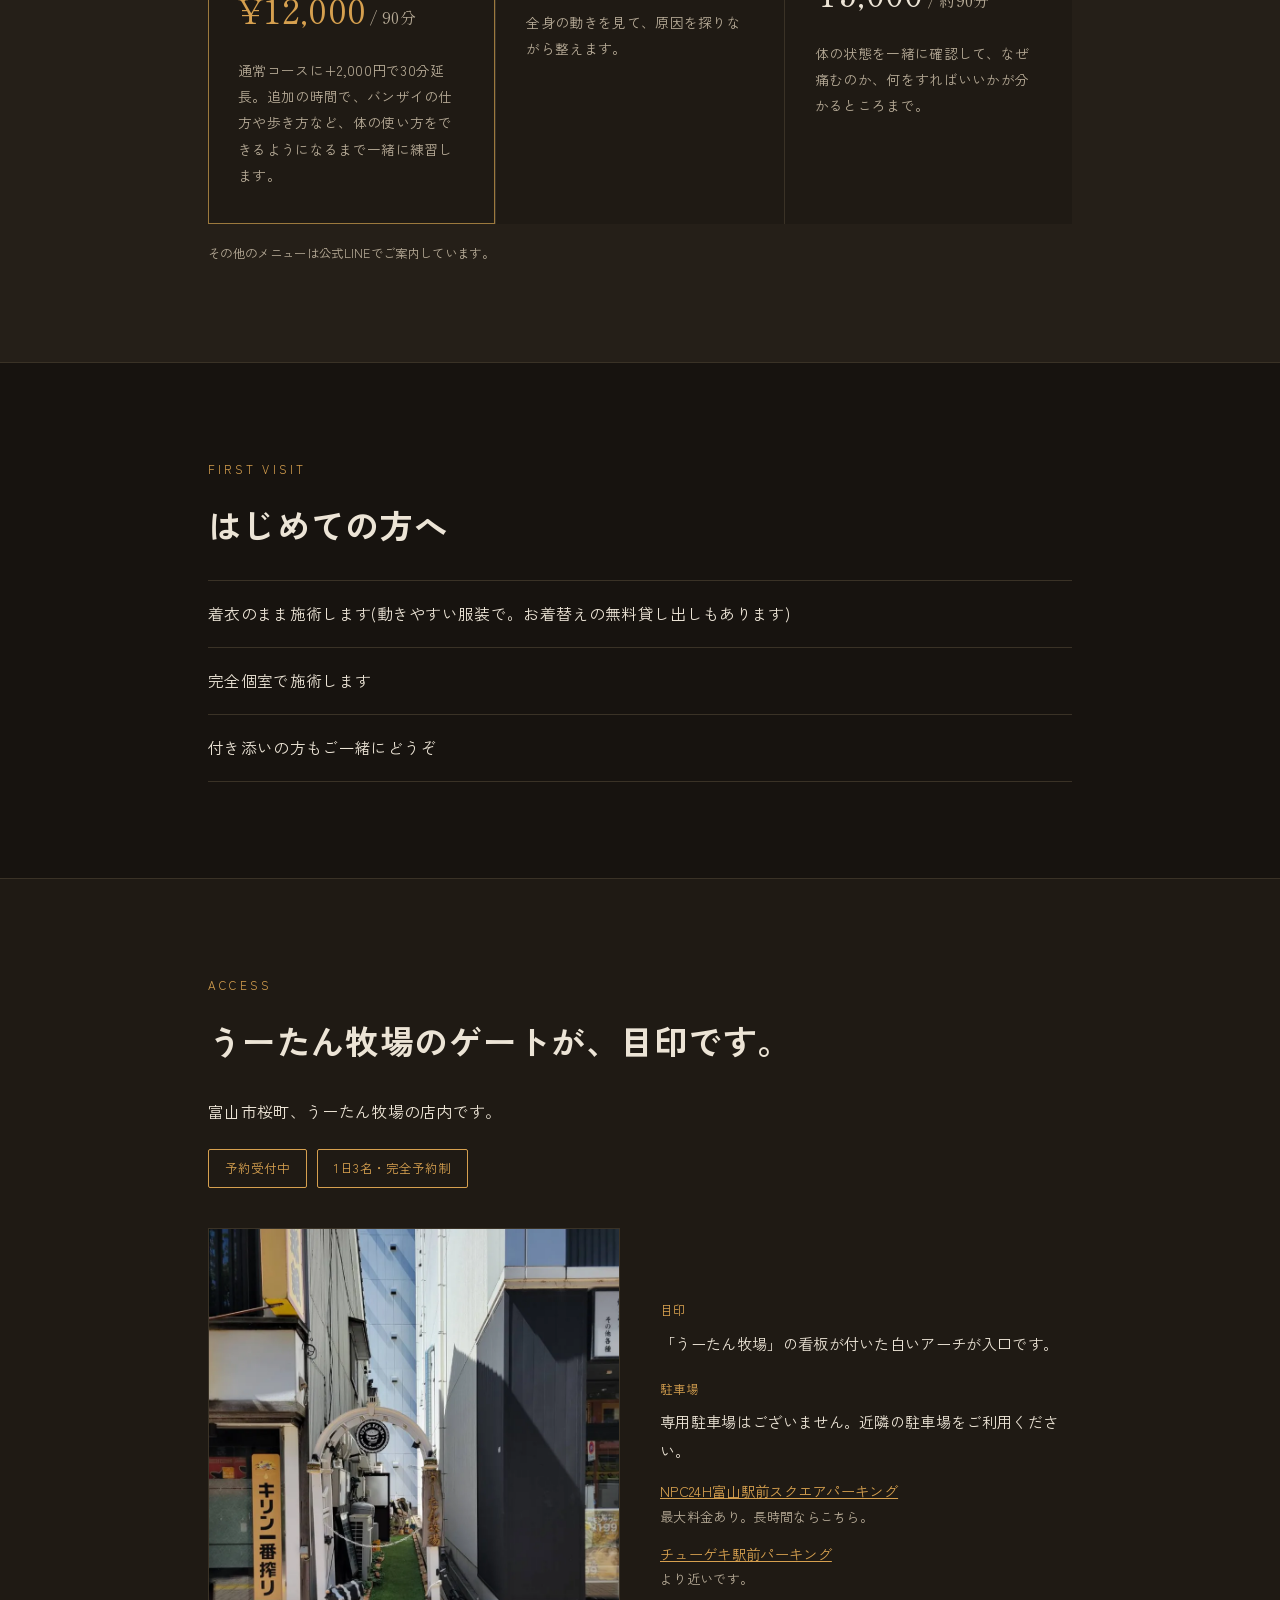
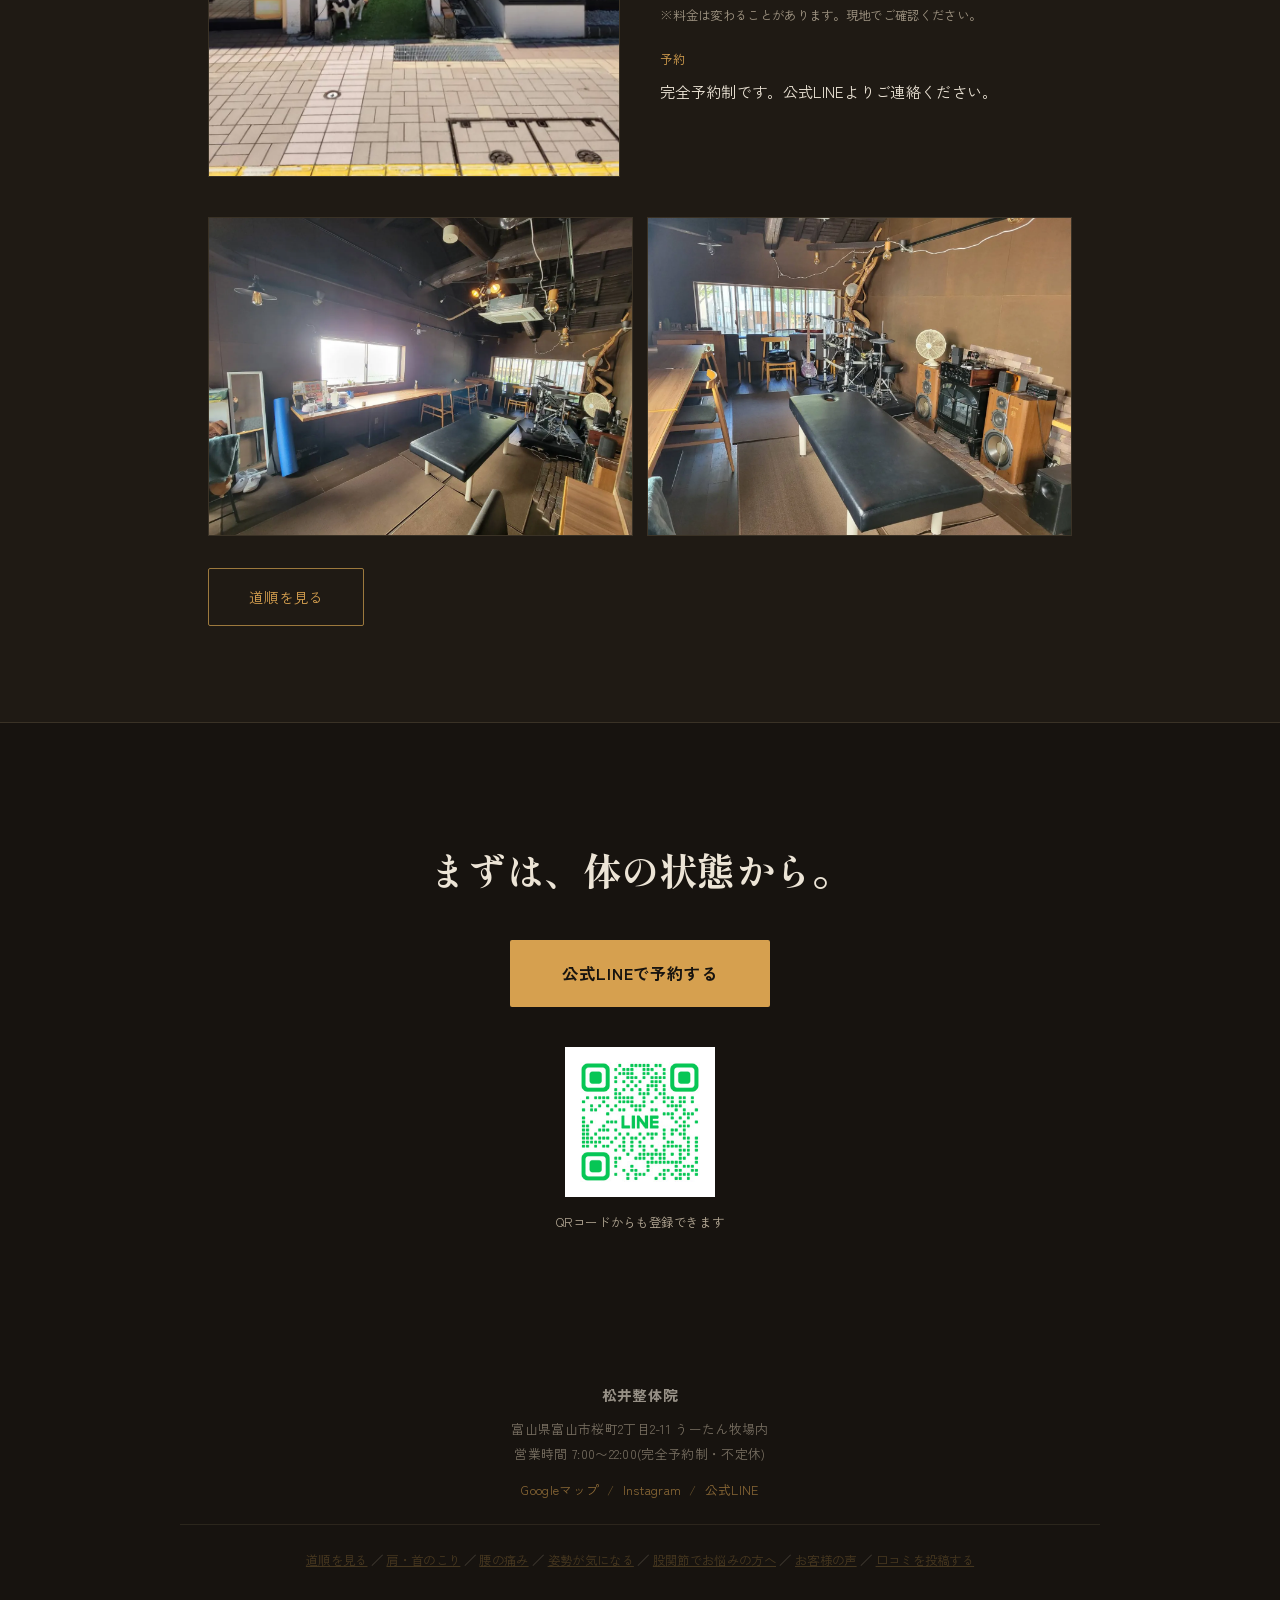
==== commit fdc1fd2c: "症状別ページを3つ追加し、フッターの重複表記を削除 - フッターの「松井整体院」の重複を削除(index/hip/access) - hip.html のインラインCSSを assets/sympto" ====
--- a/index.html
+++ b/index.html
@@ -548,10 +548,10 @@
     <div class="label">CHECK</div>
     <h2 class="headline">こんなお悩みはありませんか。</h2>
     <ul class="trouble-grid">
-      <li><div><svg viewBox="0 0 24 24" aria-hidden="true"><path d="M20 21v-2a4 4 0 0 0-4-4H8a4 4 0 0 0-4 4v2"/><circle cx="12" cy="7" r="4"/></svg>肩・首のこり</div></li>
-      <li><div><svg viewBox="0 0 24 24" aria-hidden="true"><circle cx="12" cy="12" r="10"/><line x1="12" y1="8" x2="12" y2="12"/><line x1="12" y1="16" x2="12.01" y2="16"/></svg>腰の痛み</div></li>
+      <li><a href="/shoulder.html"><svg viewBox="0 0 24 24" aria-hidden="true"><path d="M20 21v-2a4 4 0 0 0-4-4H8a4 4 0 0 0-4 4v2"/><circle cx="12" cy="7" r="4"/></svg>肩・首のこり<span class="go">詳しく →</span></a></li>
+      <li><a href="/back.html"><svg viewBox="0 0 24 24" aria-hidden="true"><circle cx="12" cy="12" r="10"/><line x1="12" y1="8" x2="12" y2="12"/><line x1="12" y1="16" x2="12.01" y2="16"/></svg>腰の痛み<span class="go">詳しく →</span></a></li>
       <li><a href="/hip.html"><svg viewBox="0 0 24 24" aria-hidden="true"><polyline points="22 12 18 12 15 21 9 3 6 12 2 12"/></svg>脚の付け根(股関節)の痛み<span class="go">詳しく →</span></a></li>
-      <li><div><svg viewBox="0 0 24 24" aria-hidden="true"><polyline points="23 6 13.5 15.5 8.5 10.5 1 18"/><polyline points="17 6 23 6 23 12"/></svg>姿勢が気になる</div></li>
+      <li><a href="/posture.html"><svg viewBox="0 0 24 24" aria-hidden="true"><polyline points="23 6 13.5 15.5 8.5 10.5 1 18"/><polyline points="17 6 23 6 23 12"/></svg>姿勢が気になる<span class="go">詳しく →</span></a></li>
     </ul>
   </div>
 </section>
@@ -813,8 +813,7 @@
     <p class="footer-sns"><a href="https://maps.google.com/?cid=15972284990034143" target="_blank" rel="noopener">Googleマップ</a><span class="sep">/</span><a href="https://www.instagram.com/matsui_seitai_toyama/" target="_blank" rel="noopener">Instagram</a><span class="sep">/</span><a href="https://lin.ee/ozaeHCLi" target="_blank" rel="noopener">公式LINE</a></p>
   </div>
   <div class="footer-credit">
-    松井整体院
-    <div class="footer-links"><a href="/access.html">道順を見る</a> ／ <a href="/hip.html">股関節でお悩みの方へ</a> ／ <a href="/review-wall.html">お客様の声</a> ／ <a href="/review.html">口コミを投稿する</a></div>
+    <div class="footer-links"><a href="/access.html">道順を見る</a> ／ <a href="/shoulder.html">肩・首のこり</a> ／ <a href="/back.html">腰の痛み</a> ／ <a href="/posture.html">姿勢が気になる</a> ／ <a href="/hip.html">股関節でお悩みの方へ</a> ／ <a href="/review-wall.html">お客様の声</a> ／ <a href="/review.html">口コミを投稿する</a></div>
   </div>
 </footer>
 
